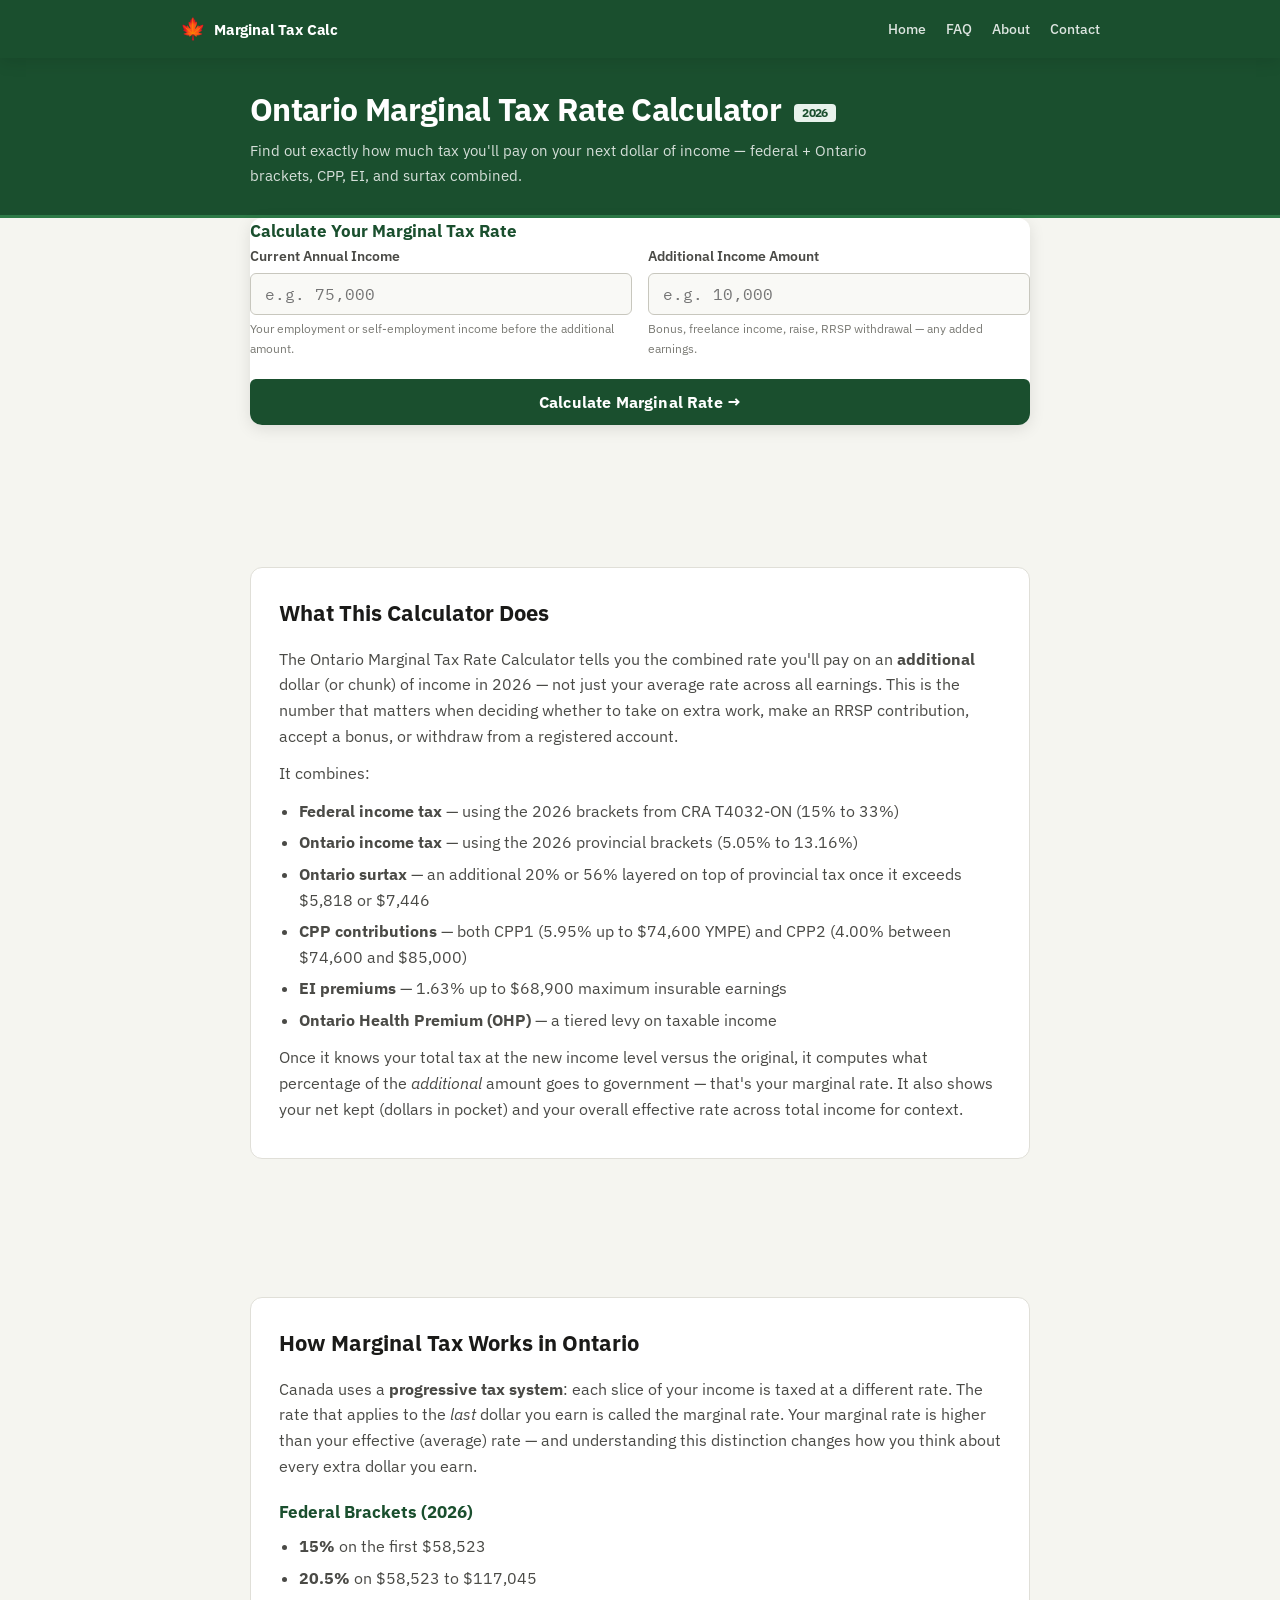
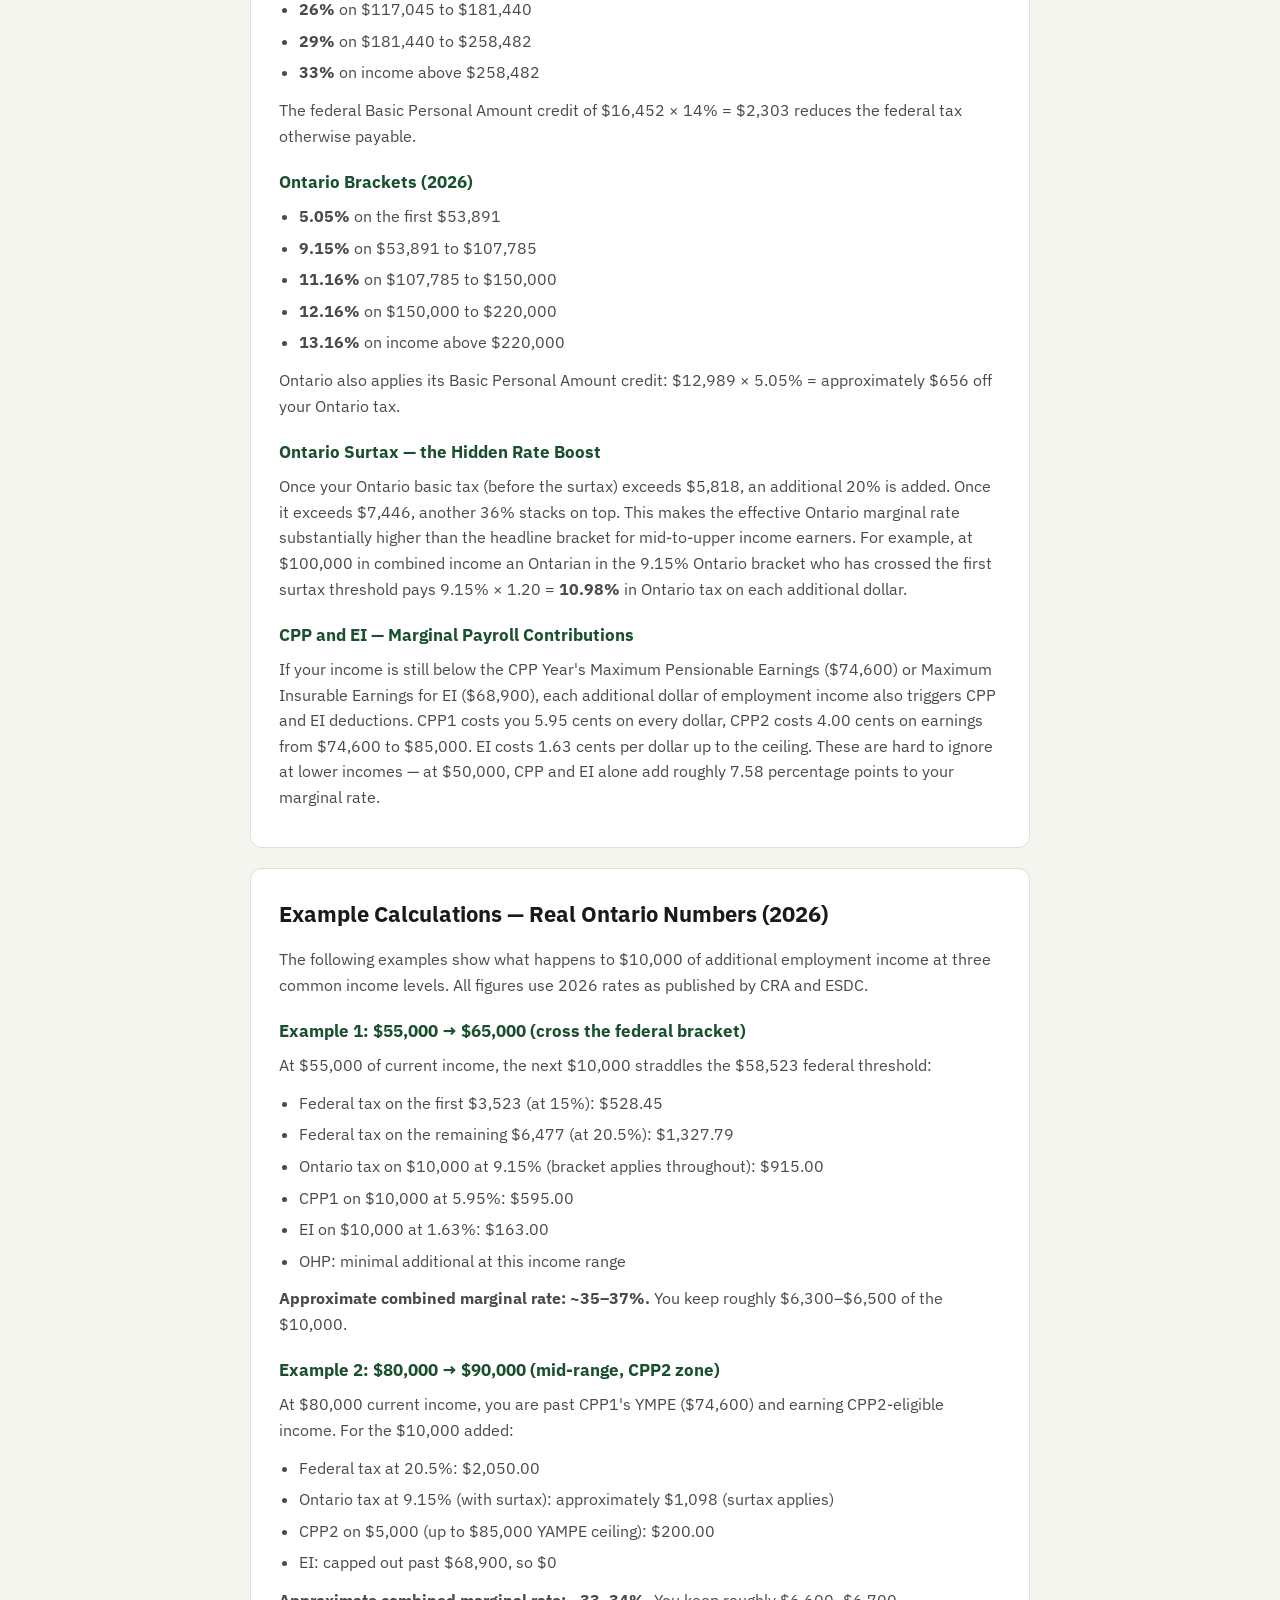
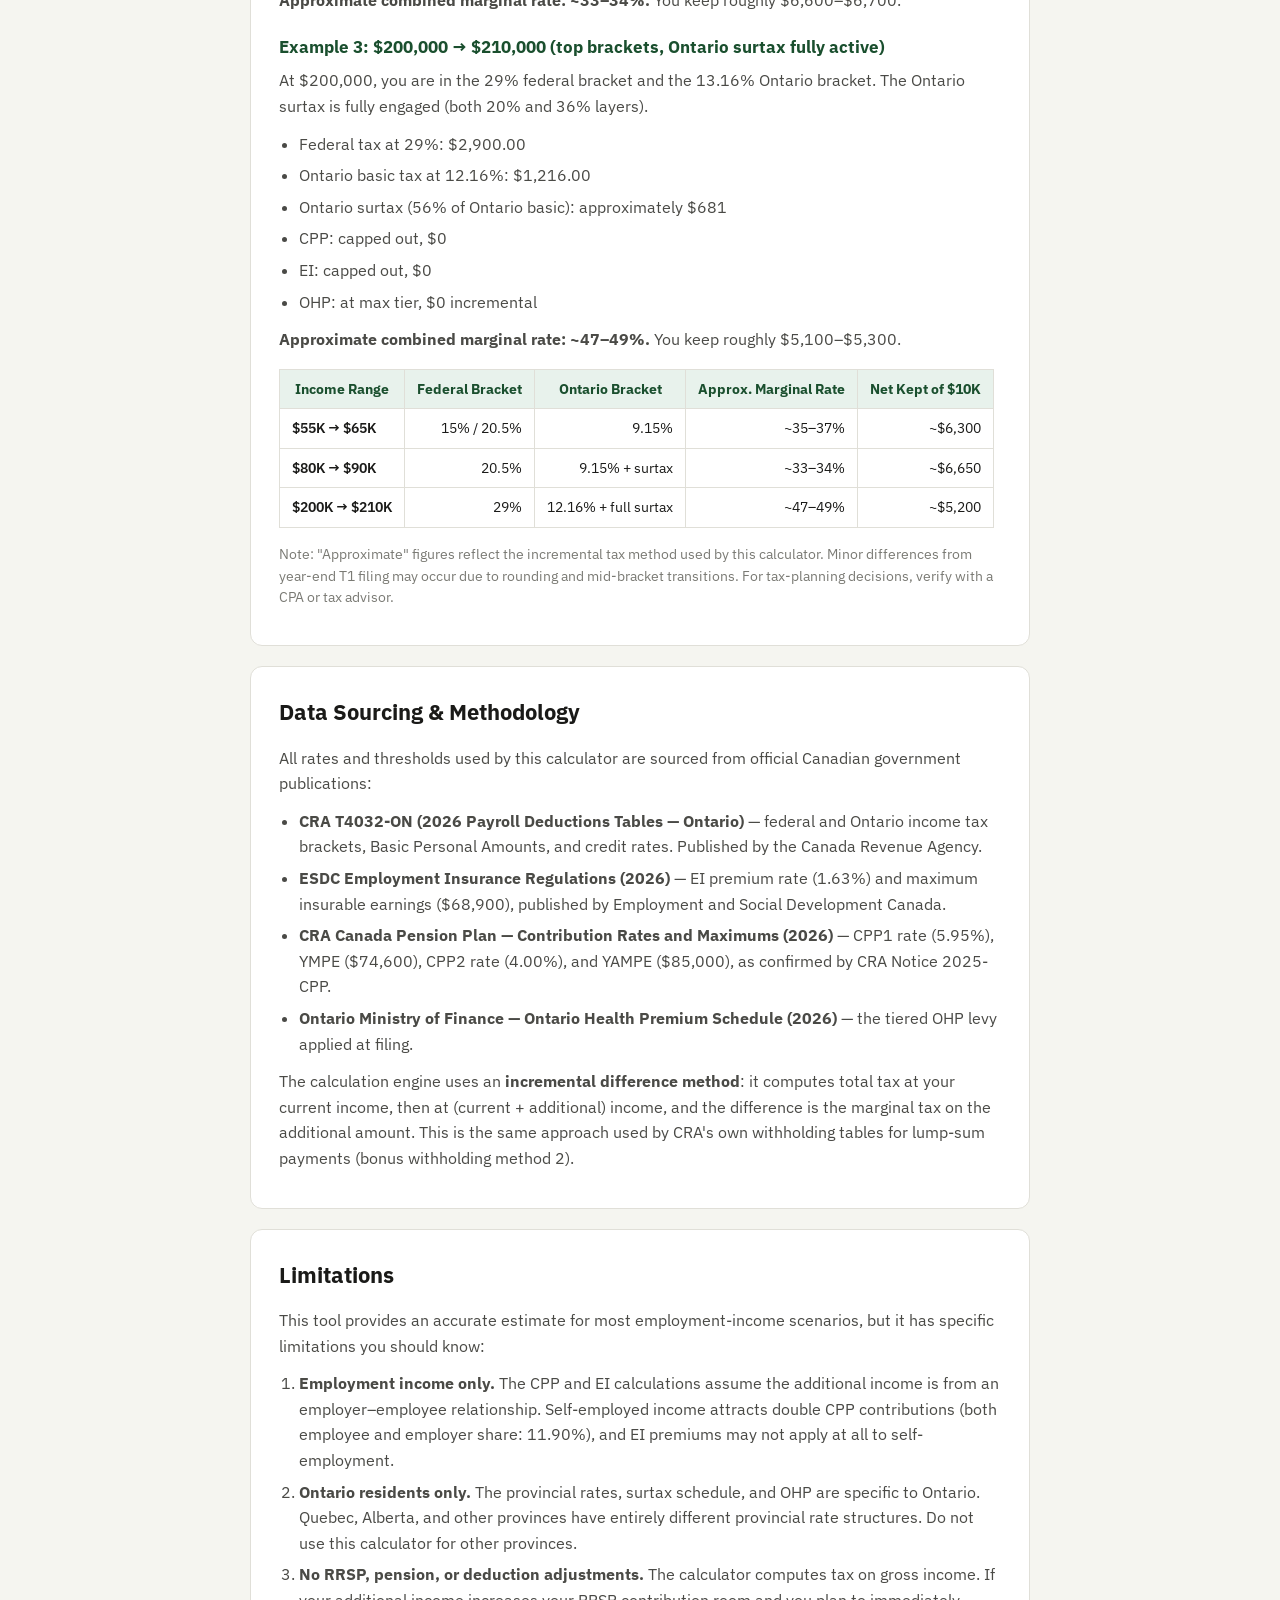
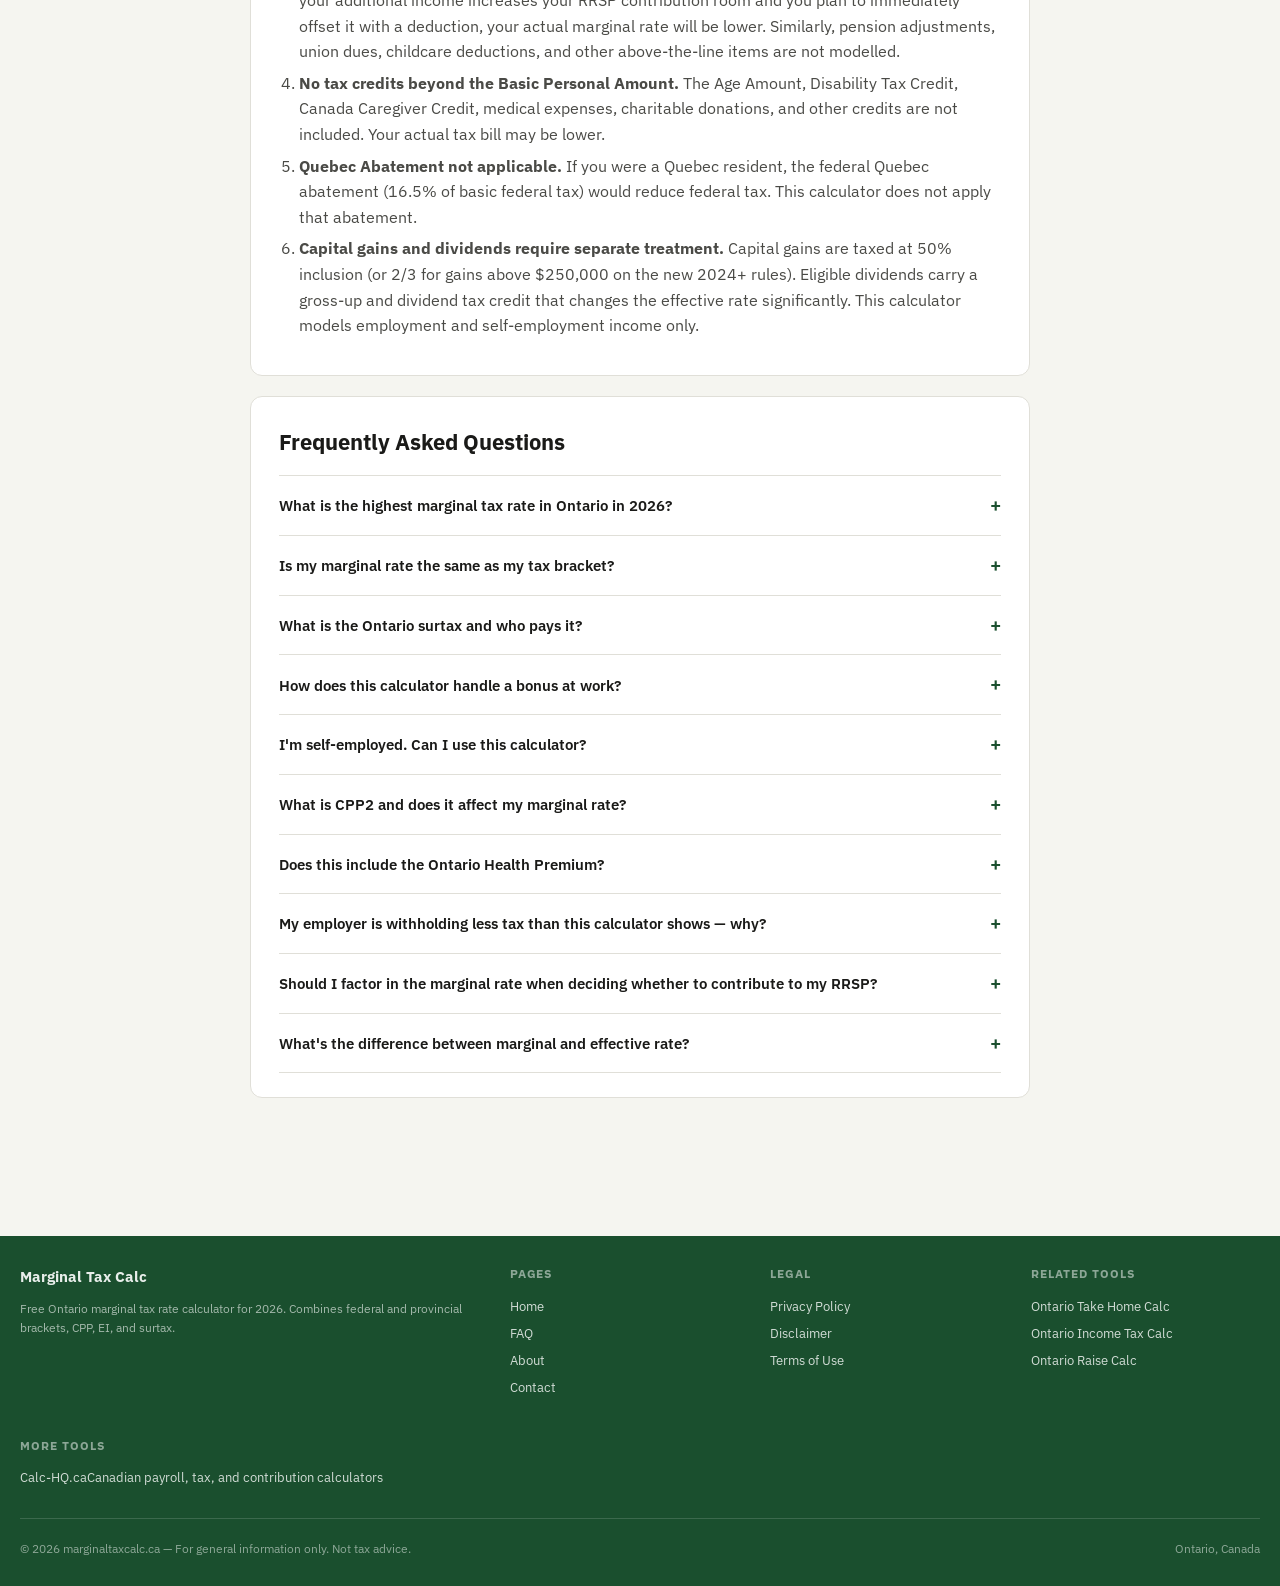
==== index.html @ c07c750c "patch: structure fix A — remove duplicate related tools, add MORE TOOLS, calibrate spacing FIX 1: re" ====
<!DOCTYPE html>
<html lang="en-CA">
<head>
  <meta charset="UTF-8" />
  <meta name="viewport" content="width=device-width, initial-scale=1.0" />
  <title>Ontario Marginal Tax Rate Calculator 2026 — marginaltaxcalc.ca</title>
  <meta name="description" content="Calculate your marginal tax rate on additional income in Ontario for 2026. Combines federal and provincial brackets, CPP/EI impact, and surtax. Free, instant results." />
  <meta name="robots" content="index, follow" />
  <link rel="canonical" href="https://marginaltaxcalc.ca/" />

  <!-- Open Graph -->
  <meta property="og:type"        content="website" />
  <meta property="og:url"         content="https://marginaltaxcalc.ca/" />
  <meta property="og:title"       content="Ontario Marginal Tax Rate Calculator 2026" />
  <meta property="og:description" content="How much tax will you pay on your next dollar of income in Ontario? Get your exact 2026 marginal rate — federal + provincial + CPP/EI." />
  <meta property="og:site_name"   content="marginaltaxcalc.ca" />

  <!-- Schema.org -->
  <script type="application/ld+json">
  {
    "@context": "https://schema.org",
    "@type": "WebApplication",
    "name": "Ontario Marginal Tax Calculator",
    "url": "https://marginaltaxcalc.ca/",
    "description": "Calculate your marginal tax rate on additional income in Ontario. Combines federal and provincial brackets, CPP/EI impact, and surtax for 2026.",
    "applicationCategory": "FinanceApplication",
    "operatingSystem": "Any"
  }
  </script>

  <!-- AdSense -->
  <script async src="https://pagead2.googlesyndication.com/pagead/js/adsbygoogle.js?client=ca-pub-7744853829365165" crossorigin="anonymous"></script>

  <link rel="stylesheet" href="css/style.css" />
</head>
<body>

<!-- ── Site Header ── -->
<header class="site-header">
  <div class="header-inner">
    <a href="index.html" class="site-logo">
      <span class="logo-maple">🍁</span>
      <span class="logo-text">Marginal Tax Calc</span>
    </a>
    <nav class="site-nav">
      <a href="index.html">Home</a>
      <a href="faq.html">FAQ</a>
      <a href="about.html">About</a>
      <a href="contact.html">Contact</a>
    </nav>
  </div>
</header>

<!-- ── Hero ── -->
<section class="hero">
  <div class="container">
    <h1>Ontario Marginal Tax Rate Calculator <span class="badge">2026</span></h1>
    <p>Find out exactly how much tax you'll pay on your next dollar of income — federal + Ontario brackets, CPP, EI, and surtax combined.</p>
  </div>
</section>

<!-- ── Calculator card ── -->
<main>
  <div class="container">

    <div class="calc-card">
      <h2>Calculate Your Marginal Tax Rate</h2>

      <form id="tax-form" novalidate>
        <div class="form-grid">
          <div class="form-group">
            <label for="input-current">Current Annual Income</label>
            <input
              type="text"
              id="input-current"
              inputmode="numeric"
              placeholder="e.g. 75,000"
              autocomplete="off"
            />
            <p class="hint">Your employment or self-employment income before the additional amount.</p>
          </div>
          <div class="form-group">
            <label for="input-additional">Additional Income Amount</label>
            <input
              type="text"
              id="input-additional"
              inputmode="numeric"
              placeholder="e.g. 10,000"
              autocomplete="off"
            />
            <p class="hint">Bonus, freelance income, raise, RRSP withdrawal — any added earnings.</p>
          </div>
        </div>

        <button type="submit" class="btn-calc">Calculate Marginal Rate →</button>
        <p id="error-msg" class="error-msg" role="alert"></p>
      </form>

      <!-- Results -->
      <div id="results" aria-live="polite">
        <div class="results-header">
          <div class="stat-card highlight">
            <div class="stat-label">Marginal Rate</div>
            <div class="stat-value mono" id="res-marginal-rate">—</div>
          </div>
          <div class="stat-card">
            <div class="stat-label">Net Kept</div>
            <div class="stat-value mono" id="res-net-kept">—</div>
          </div>
          <div class="stat-card">
            <div class="stat-label">Effective Rate</div>
            <div class="stat-value mono" id="res-effective-rate">—</div>
          </div>
          <div class="stat-card">
            <div class="stat-label">Total Tax (New)</div>
            <div class="stat-value mono" id="res-total-tax">—</div>
          </div>
        </div>

        <!-- Split bar -->
        <div class="split-bar-wrap">
          <div class="split-bar-label">Additional Income Split</div>
          <div class="split-bar">
            <div class="split-bar-kept" id="bar-kept" style="width:50%">
              <span id="bar-kept-label">You keep</span>
            </div>
            <div class="split-bar-tax" id="bar-tax" style="width:50%">
              <span id="bar-tax-label">Tax</span>
            </div>
          </div>
        </div>

        <!-- Breakdown table -->
        <table class="breakdown-table" aria-label="Tax breakdown">
          <thead>
            <tr>
              <th>Component</th>
              <th>Bracket Rate</th>
              <th>Tax on Additional Income</th>
            </tr>
          </thead>
          <tbody>
            <tr>
              <td>Federal income tax</td>
              <td class="mono" id="bd-fed-bracket">—</td>
              <td class="mono" id="bd-fed-tax">—</td>
            </tr>
            <tr>
              <td>Ontario income tax</td>
              <td class="mono" id="bd-ont-bracket">—</td>
              <td class="mono" id="bd-ont-tax">—</td>
            </tr>
            <tr>
              <td>Ontario surtax (if applicable)</td>
              <td>—</td>
              <td class="mono" id="bd-ont-surtax">—</td>
            </tr>
            <tr>
              <td>CPP contributions</td>
              <td>Up to 5.95% + 4.00% CPP2</td>
              <td class="mono" id="bd-cpp">—</td>
            </tr>
            <tr>
              <td>EI premiums</td>
              <td>1.63%</td>
              <td class="mono" id="bd-ei">—</td>
            </tr>
            <tr>
              <td>Ontario Health Premium</td>
              <td>Tiered</td>
              <td class="mono" id="bd-ohp">—</td>
            </tr>
            <tr class="total-row">
              <td colspan="2">Total deducted from additional income</td>
              <td class="mono" id="bd-total">—</td>
            </tr>
          </tbody>
        </table>
      </div><!-- /results -->
    </div><!-- /calc-card -->

    <!-- Ad slot 1 -->
    <div class="ad-slot">
      <ins class="adsbygoogle"
           style="display:block"
           data-ad-client="ca-pub-7744853829365165"
           data-ad-slot="auto"
           data-ad-format="auto"
           data-full-width-responsive="true"></ins>
      <script>(adsbygoogle = window.adsbygoogle || []).push({});</script>
    </div>

    <!-- ── What This Calculator Does ── -->
    <section class="content-section">
      <h2>What This Calculator Does</h2>
      <p>The Ontario Marginal Tax Rate Calculator tells you the combined rate you'll pay on an <strong>additional</strong> dollar (or chunk) of income in 2026 — not just your average rate across all earnings. This is the number that matters when deciding whether to take on extra work, make an RRSP contribution, accept a bonus, or withdraw from a registered account.</p>
      <p>It combines:</p>
      <ul>
        <li><strong>Federal income tax</strong> — using the 2026 brackets from CRA T4032-ON (15% to 33%)</li>
        <li><strong>Ontario income tax</strong> — using the 2026 provincial brackets (5.05% to 13.16%)</li>
        <li><strong>Ontario surtax</strong> — an additional 20% or 56% layered on top of provincial tax once it exceeds $5,818 or $7,446</li>
        <li><strong>CPP contributions</strong> — both CPP1 (5.95% up to $74,600 YMPE) and CPP2 (4.00% between $74,600 and $85,000)</li>
        <li><strong>EI premiums</strong> — 1.63% up to $68,900 maximum insurable earnings</li>
        <li><strong>Ontario Health Premium (OHP)</strong> — a tiered levy on taxable income</li>
      </ul>
      <p>Once it knows your total tax at the new income level versus the original, it computes what percentage of the <em>additional</em> amount goes to government — that's your marginal rate. It also shows your net kept (dollars in pocket) and your overall effective rate across total income for context.</p>
    </section>

    <!-- Ad slot 2 -->
    <div class="ad-slot">
      <ins class="adsbygoogle"
           style="display:block"
           data-ad-client="ca-pub-7744853829365165"
           data-ad-slot="auto"
           data-ad-format="auto"
           data-full-width-responsive="true"></ins>
      <script>(adsbygoogle = window.adsbygoogle || []).push({});</script>
    </div>

    <!-- ── How Marginal Tax Works ── -->
    <section class="content-section">
      <h2>How Marginal Tax Works in Ontario</h2>
      <p>Canada uses a <strong>progressive tax system</strong>: each slice of your income is taxed at a different rate. The rate that applies to the <em>last</em> dollar you earn is called the marginal rate. Your marginal rate is higher than your effective (average) rate — and understanding this distinction changes how you think about every extra dollar you earn.</p>

      <h3>Federal Brackets (2026)</h3>
      <ul>
        <li><strong>15%</strong> on the first $58,523</li>
        <li><strong>20.5%</strong> on $58,523 to $117,045</li>
        <li><strong>26%</strong> on $117,045 to $181,440</li>
        <li><strong>29%</strong> on $181,440 to $258,482</li>
        <li><strong>33%</strong> on income above $258,482</li>
      </ul>
      <p>The federal Basic Personal Amount credit of $16,452 × 14% = $2,303 reduces the federal tax otherwise payable.</p>

      <h3>Ontario Brackets (2026)</h3>
      <ul>
        <li><strong>5.05%</strong> on the first $53,891</li>
        <li><strong>9.15%</strong> on $53,891 to $107,785</li>
        <li><strong>11.16%</strong> on $107,785 to $150,000</li>
        <li><strong>12.16%</strong> on $150,000 to $220,000</li>
        <li><strong>13.16%</strong> on income above $220,000</li>
      </ul>
      <p>Ontario also applies its Basic Personal Amount credit: $12,989 × 5.05% = approximately $656 off your Ontario tax.</p>

      <h3>Ontario Surtax — the Hidden Rate Boost</h3>
      <p>Once your Ontario basic tax (before the surtax) exceeds $5,818, an additional 20% is added. Once it exceeds $7,446, another 36% stacks on top. This makes the effective Ontario marginal rate substantially higher than the headline bracket for mid-to-upper income earners. For example, at $100,000 in combined income an Ontarian in the 9.15% Ontario bracket who has crossed the first surtax threshold pays 9.15% × 1.20 = <strong>10.98%</strong> in Ontario tax on each additional dollar.</p>

      <h3>CPP and EI — Marginal Payroll Contributions</h3>
      <p>If your income is still below the CPP Year's Maximum Pensionable Earnings ($74,600) or Maximum Insurable Earnings for EI ($68,900), each additional dollar of employment income also triggers CPP and EI deductions. CPP1 costs you 5.95 cents on every dollar, CPP2 costs 4.00 cents on earnings from $74,600 to $85,000. EI costs 1.63 cents per dollar up to the ceiling. These are hard to ignore at lower incomes — at $50,000, CPP and EI alone add roughly 7.58 percentage points to your marginal rate.</p>
    </section>

    <!-- ── Example Calculations ── -->
    <section class="content-section">
      <h2>Example Calculations — Real Ontario Numbers (2026)</h2>
      <p>The following examples show what happens to $10,000 of additional employment income at three common income levels. All figures use 2026 rates as published by CRA and ESDC.</p>

      <h3>Example 1: $55,000 → $65,000 (cross the federal bracket)</h3>
      <p>At $55,000 of current income, the next $10,000 straddles the $58,523 federal threshold:</p>
      <ul>
        <li>Federal tax on the first $3,523 (at 15%): $528.45</li>
        <li>Federal tax on the remaining $6,477 (at 20.5%): $1,327.79</li>
        <li>Ontario tax on $10,000 at 9.15% (bracket applies throughout): $915.00</li>
        <li>CPP1 on $10,000 at 5.95%: $595.00</li>
        <li>EI on $10,000 at 1.63%: $163.00</li>
        <li>OHP: minimal additional at this income range</li>
      </ul>
      <p><strong>Approximate combined marginal rate: ~35–37%.</strong> You keep roughly $6,300–$6,500 of the $10,000.</p>

      <h3>Example 2: $80,000 → $90,000 (mid-range, CPP2 zone)</h3>
      <p>At $80,000 current income, you are past CPP1's YMPE ($74,600) and earning CPP2-eligible income. For the $10,000 added:</p>
      <ul>
        <li>Federal tax at 20.5%: $2,050.00</li>
        <li>Ontario tax at 9.15% (with surtax): approximately $1,098 (surtax applies)</li>
        <li>CPP2 on $5,000 (up to $85,000 YAMPE ceiling): $200.00</li>
        <li>EI: capped out past $68,900, so $0</li>
      </ul>
      <p><strong>Approximate combined marginal rate: ~33–34%.</strong> You keep roughly $6,600–$6,700.</p>

      <h3>Example 3: $200,000 → $210,000 (top brackets, Ontario surtax fully active)</h3>
      <p>At $200,000, you are in the 29% federal bracket and the 13.16% Ontario bracket. The Ontario surtax is fully engaged (both 20% and 36% layers).</p>
      <ul>
        <li>Federal tax at 29%: $2,900.00</li>
        <li>Ontario basic tax at 12.16%: $1,216.00</li>
        <li>Ontario surtax (56% of Ontario basic): approximately $681</li>
        <li>CPP: capped out, $0</li>
        <li>EI: capped out, $0</li>
        <li>OHP: at max tier, $0 incremental</li>
      </ul>
      <p><strong>Approximate combined marginal rate: ~47–49%.</strong> You keep roughly $5,100–$5,300.</p>

      <table class="example-table" aria-label="Marginal rate comparison">
        <thead>
          <tr>
            <th>Income Range</th>
            <th>Federal Bracket</th>
            <th>Ontario Bracket</th>
            <th>Approx. Marginal Rate</th>
            <th>Net Kept of $10K</th>
          </tr>
        </thead>
        <tbody>
          <tr>
            <td>$55K → $65K</td>
            <td>15% / 20.5%</td>
            <td>9.15%</td>
            <td>~35–37%</td>
            <td>~$6,300</td>
          </tr>
          <tr>
            <td>$80K → $90K</td>
            <td>20.5%</td>
            <td>9.15% + surtax</td>
            <td>~33–34%</td>
            <td>~$6,650</td>
          </tr>
          <tr>
            <td>$200K → $210K</td>
            <td>29%</td>
            <td>12.16% + full surtax</td>
            <td>~47–49%</td>
            <td>~$5,200</td>
          </tr>
        </tbody>
      </table>

      <p style="margin-top:12px; font-size:.85rem; color:var(--text-muted);">Note: "Approximate" figures reflect the incremental tax method used by this calculator. Minor differences from year-end T1 filing may occur due to rounding and mid-bracket transitions. For tax-planning decisions, verify with a CPA or tax advisor.</p>
    </section>

    <!-- ── Data Sourcing ── -->
    <section class="content-section">
      <h2>Data Sourcing &amp; Methodology</h2>
      <p>All rates and thresholds used by this calculator are sourced from official Canadian government publications:</p>
      <ul>
        <li><strong>CRA T4032-ON (2026 Payroll Deductions Tables — Ontario)</strong> — federal and Ontario income tax brackets, Basic Personal Amounts, and credit rates. Published by the Canada Revenue Agency.</li>
        <li><strong>ESDC Employment Insurance Regulations (2026)</strong> — EI premium rate (1.63%) and maximum insurable earnings ($68,900), published by Employment and Social Development Canada.</li>
        <li><strong>CRA Canada Pension Plan — Contribution Rates and Maximums (2026)</strong> — CPP1 rate (5.95%), YMPE ($74,600), CPP2 rate (4.00%), and YAMPE ($85,000), as confirmed by CRA Notice 2025-CPP.</li>
        <li><strong>Ontario Ministry of Finance — Ontario Health Premium Schedule (2026)</strong> — the tiered OHP levy applied at filing.</li>
      </ul>
      <p>The calculation engine uses an <strong>incremental difference method</strong>: it computes total tax at your current income, then at (current + additional) income, and the difference is the marginal tax on the additional amount. This is the same approach used by CRA's own withholding tables for lump-sum payments (bonus withholding method 2).</p>
    </section>

    <!-- ── Limitations ── -->
    <section class="content-section">
      <h2>Limitations</h2>
      <p>This tool provides an accurate estimate for most employment-income scenarios, but it has specific limitations you should know:</p>
      <ol>
        <li><strong>Employment income only.</strong> The CPP and EI calculations assume the additional income is from an employer–employee relationship. Self-employed income attracts double CPP contributions (both employee and employer share: 11.90%), and EI premiums may not apply at all to self-employment.</li>
        <li><strong>Ontario residents only.</strong> The provincial rates, surtax schedule, and OHP are specific to Ontario. Quebec, Alberta, and other provinces have entirely different provincial rate structures. Do not use this calculator for other provinces.</li>
        <li><strong>No RRSP, pension, or deduction adjustments.</strong> The calculator computes tax on gross income. If your additional income increases your RRSP contribution room and you plan to immediately offset it with a deduction, your actual marginal rate will be lower. Similarly, pension adjustments, union dues, childcare deductions, and other above-the-line items are not modelled.</li>
        <li><strong>No tax credits beyond the Basic Personal Amount.</strong> The Age Amount, Disability Tax Credit, Canada Caregiver Credit, medical expenses, charitable donations, and other credits are not included. Your actual tax bill may be lower.</li>
        <li><strong>Quebec Abatement not applicable.</strong> If you were a Quebec resident, the federal Quebec abatement (16.5% of basic federal tax) would reduce federal tax. This calculator does not apply that abatement.</li>
        <li><strong>Capital gains and dividends require separate treatment.</strong> Capital gains are taxed at 50% inclusion (or 2/3 for gains above $250,000 on the new 2024+ rules). Eligible dividends carry a gross-up and dividend tax credit that changes the effective rate significantly. This calculator models employment and self-employment income only.</li>
      </ol>
    </section>

    <!-- ── FAQ ── -->
    <section class="content-section">
      <h2>Frequently Asked Questions</h2>
      <div id="faq-list">

        <details>
          <summary>What is the highest marginal tax rate in Ontario in 2026?</summary>
          <p>The top combined marginal rate in Ontario is approximately <strong>53.53%</strong> on income above $258,482. This is composed of the 33% federal rate, 13.16% Ontario rate, and the full Ontario surtax (56% of the Ontario basic tax). CPP and EI contributions are capped well below this income level and don't add to the top rate. This makes Ontario one of the highest-tax jurisdictions in North America for top earners — only Quebec and British Columbia (for certain income types) approach this level.</p>
        </details>

        <details>
          <summary>Is my marginal rate the same as my tax bracket?</summary>
          <p>Not exactly. Your <strong>tax bracket</strong> refers to the rate that applies to the top slice of your income within a single tax system (e.g., you're in the federal 20.5% bracket). Your <strong>marginal rate</strong> is the combined effective rate from all overlapping systems — federal, Ontario, CPP, EI, and OHP — on that same slice of income. For most working Ontarians, the true marginal rate is 15–25 percentage points higher than their federal bracket alone. That's why this calculator exists: to give you the real number.</p>
        </details>

        <details>
          <summary>What is the Ontario surtax and who pays it?</summary>
          <p>The Ontario surtax is a tax on top of Ontario income tax. Once your Ontario basic tax (before surtax) exceeds <strong>$5,818</strong>, an additional 20% is applied to the excess. Once it exceeds <strong>$7,446</strong>, another 36% applies on top of that. In practical terms, these thresholds are reached at roughly $70,000–$90,000 of taxable income, depending on your credits. For a household with two earners, each person's individual income determines their own surtax separately. The surtax means Ontario's effective top provincial rate is not 13.16% but closer to 20.53%.</p>
        </details>

        <details>
          <summary>How does this calculator handle a bonus at work?</summary>
          <p>If you're wondering how much of a year-end bonus you'll keep, enter your base salary as "current income" and your bonus as the "additional income." The calculator computes the marginal tax on the bonus amount using the same incremental method that CRA requires employers to use when withholding tax on bonuses (the "bonus withholding method" per T4130 guide). Note that your employer may withhold at the marginal rate, but your final tax is settled when you file your T1 return, which may result in a refund if you have deductions or credits not captured at source.</p>
        </details>

        <details>
          <summary>I'm self-employed. Can I use this calculator?</summary>
          <p>Partially. The income tax (federal + Ontario) portion will be accurate. However, self-employed individuals pay <strong>both the employee and employer share</strong> of CPP — 11.90% total instead of 5.95% — so the CPP component shown will be half of what you'll actually owe. EI premiums for self-employed individuals are optional under the ESDC self-employment EI program. If you're self-employed, add the employer CPP share separately: for income between $3,500 and $74,600, multiply the eligible income by an additional 5.95%.</p>
        </details>

        <details>
          <summary>What is CPP2 and does it affect my marginal rate?</summary>
          <p>CPP2 is a second-tier Canada Pension Plan contribution introduced in 2024 and continuing in 2026. It applies to employment income between the Year's Maximum Pensionable Earnings (YMPE: <strong>$74,600</strong>) and the Year's Additional Maximum Pensionable Earnings (YAMPE: <strong>$85,000</strong>). The rate is 4.00%, with a maximum contribution of $416.00. If your additional income falls in this $74,600–$85,000 range, CPP2 adds 4 percentage points to your marginal rate — invisible in a simple bracket lookup but captured here. Above $85,000, CPP2 is capped and no longer incremental.</p>
        </details>

        <details>
          <summary>Does this include the Ontario Health Premium?</summary>
          <p>Yes. The Ontario Health Premium (OHP) is a levy assessed at filing and deducted at source. The 2026 schedule ranges from $0 (income under $20,000) up to $900 (income over $200,000). Because it's tiered, moving from one tier to another adds a one-time step increase in your OHP liability. This calculator uses the official OHP tiered schedule and computes the incremental OHP on your additional income. At most income levels, the OHP increment is small but is included for accuracy.</p>
        </details>

        <details>
          <summary>My employer is withholding less tax than this calculator shows — why?</summary>
          <p>Employer payroll withholding is based on annual projections that may not account for year-to-date income from a prior job, investment income, or side income. Your employer only knows what you've told them on your TD1 and TD1ON forms. If your total income is higher than projected (due to a second job, freelance income, RRSP withdrawals, etc.), you may face a tax balance owing at filing. This calculator shows what you'll actually owe based on your total 2026 income — useful for planning how much to set aside or whether to request additional withholding from your employer.</p>
        </details>

        <details>
          <summary>Should I factor in the marginal rate when deciding whether to contribute to my RRSP?</summary>
          <p>Yes — that's one of the most powerful applications. An RRSP contribution reduces your taxable income, so you get back your marginal rate as an immediate refund. If your marginal rate is 43%, a $10,000 RRSP contribution generates approximately $4,300 in tax refund (or reduces tax owing by that amount). The higher your marginal rate now, the more valuable the RRSP deduction. The benefit is most pronounced when you expect to be in a lower bracket in retirement (which is often the case). This calculator lets you see your 2026 marginal rate precisely — use that number as your RRSP deduction multiplier.</p>
        </details>

        <details>
          <summary>What's the difference between marginal and effective rate?</summary>
          <p>The <strong>effective rate</strong> (also called average rate) is total tax paid divided by total income. It describes your overall tax burden. The <strong>marginal rate</strong> is the rate on the <em>next</em> dollar — relevant for every financial decision at the margin: taking on freelance work, contributing to an RRSP, accepting a raise. A person earning $85,000 might have an effective rate of around 22% (meaning they pay 22% of all $85,000 to various taxes) while their marginal rate on a $5,000 bonus is around 43%. The effective rate describes your past; the marginal rate shapes your decisions.</p>
        </details>

      </div>
    </section>

    <!-- Ad slot 3 -->
    <div class="ad-slot">
      <ins class="adsbygoogle"
           style="display:block"
           data-ad-client="ca-pub-7744853829365165"
           data-ad-slot="auto"
           data-ad-format="auto"
           data-full-width-responsive="true"></ins>
      <script>(adsbygoogle = window.adsbygoogle || []).push({});</script>
    </div>

  </div><!-- /container -->
</main>

<!-- ── Footer ── -->
<footer class="site-footer">
  <div id="network-footer"></div>
</footer>

<script src="js/config.js"></script>
<script src="js/calculator.js"></script>
<script src="js/network.js"></script>
</body>
</html>
---- css/style.css ----
/* style.css — marginaltaxcalc.ca — Ontario Payroll cluster (green) */

/* ── Google Fonts ── */
@import url('https://fonts.googleapis.com/css2?family=IBM+Plex+Mono:wght@400;600&family=IBM+Plex+Sans:wght@400;500;600;700&display=swap');

/* ── Design tokens ── */
:root {
  --bg:             #f5f5f0;
  --surface:        #ffffff;
  --surface-2:      #f9f9f6;
  --border:         #e0dfd8;
  --border-2:       #c8c7be;
  --text-primary:   #1a1a18;
  --text-secondary: #4a4a46;
  --text-muted:     #7a7a74;
  --accent:         #1a4f2e;
  --accent-light:   #e8f2ec;
  --accent-mid:     #2d7a47;
  --accent-hover:   #153d24;
  --red:            #c0392b;
  --amber:          #c47a00;

  --radius:     6px;
  --radius-lg:  12px;
  --shadow-sm:  0 1px 3px rgba(0,0,0,0.08);
  --shadow:     0 4px 16px rgba(0,0,0,0.10);
  --shadow-lg:  0 8px 32px rgba(0,0,0,0.12);
  --shadow-md:  0 2px 8px rgba(0,0,0,.10);
  --transition: 160ms ease;

  --max-width:     960px;
  --content-width: 760px;
}

/* ── Reset & base ── */
*, *::before, *::after { box-sizing: border-box; margin: 0; padding: 0; }

html { font-size: 16px; scroll-behavior: smooth; }

body {
  font-family: 'IBM Plex Sans', sans-serif;
  font-size: 1rem;
  line-height: 1.6;
  color: var(--text-primary);
  background: var(--bg);
}

a { color: var(--accent); text-decoration: none; }
a:hover { color: var(--accent-hover); text-decoration: underline; }

img { max-width: 100%; display: block; }

/* ── Layout ── */
.container {
  width: 100%;
  max-width: 860px;
  margin: 0 auto;
  padding: 0 20px;
}

@media (min-width: 600px)  { .container { padding: 0 32px; } }
@media (min-width: 900px)  { .container { padding: 0 40px; } }

/* ── Header ── */
.site-header {
  background: var(--accent);
  color: #fff;
  padding: 0;
  position: sticky;
  top: 0;
  z-index: 100;
  box-shadow: var(--shadow);
}

.header-inner {
  max-width: var(--max-width);
  margin: 0 auto;
  padding: 0 20px;
  display: flex;
  align-items: center;
  justify-content: space-between;
  height: 58px;
}

.site-logo {
  display: flex;
  align-items: center;
  gap: 8px;
  color: #fff;
  font-weight: 700;
  font-size: 1rem;
  letter-spacing: -0.01em;
  text-decoration: none;
}
.site-logo:hover { color: rgba(255,255,255,0.85); text-decoration: none; }
.logo-maple { font-size: 1.3rem; line-height: 1; }
.logo-text { font-size: 0.95rem; font-weight: 700; }
.logo-text span { font-weight: 300; }

.site-nav {
  display: flex;
  align-items: center;
  gap: 20px;
}
.site-nav a {
  color: rgba(255,255,255,0.85);
  font-size: 0.875rem;
  font-weight: 500;
  text-decoration: none;
  transition: color 0.15s;
}
.site-nav a:hover { color: #fff; text-decoration: none; }

/* Legacy nav alias — keep for any support pages using .header-nav */
.header-nav {
  display: flex;
  flex-wrap: wrap;
  gap: 4px;
  list-style: none;
}
.header-nav a {
  display: inline-block;
  font-size: 0.875rem;
  font-weight: 500;
  color: rgba(255,255,255,0.85);
  padding: 4px 10px;
  border-radius: var(--radius);
  transition: color 0.15s;
}
.header-nav a:hover,
.header-nav a.active {
  color: #fff;
  text-decoration: none;
}

/* ── Hero ── */
.hero {
  background: var(--accent);
  color: #fff;
  padding: 32px 20px 28px;
  border-bottom: 3px solid var(--accent-mid);
}
.hero-inner {
  max-width: var(--max-width);
  margin: 0 auto;
}
.hero-badge {
  display: inline-flex;
  align-items: center;
  gap: 6px;
  background: rgba(255,255,255,0.15);
  border: 1px solid rgba(255,255,255,0.25);
  border-radius: 20px;
  padding: 4px 12px;
  font-size: 0.78rem;
  font-weight: 500;
  letter-spacing: 0.01em;
  margin-bottom: 14px;
  color: rgba(255,255,255,0.95);
}

.hero h1 {
  font-size: clamp(1.4rem, 4vw, 2rem);
  font-weight: 700;
  letter-spacing: -0.02em;
  line-height: 1.2;
  margin-bottom: 10px;
  color: #fff;
}

.hero p {
  font-size: 0.95rem;
  color: rgba(255,255,255,0.82);
  max-width: 620px;
  line-height: 1.6;
}

/* ── Calculator card ── */
.calc-card {
  background: var(--surface);
  border-radius: var(--radius-lg);
  box-shadow: var(--shadow);
  overflow: hidden;
  margin-bottom: 28px;
  border: none;
}

@media (max-width: 599px) { .calc-card { padding: 0; } }

.calc-card h2 {
  font-size: 1.05rem;
  font-weight: 700;
  color: var(--accent);
  margin-bottom: 0;
  padding: 0;
  border-bottom: none;
}

/* ── Form ── */
.form-grid {
  display: grid;
  grid-template-columns: 1fr 1fr;
  gap: 16px;
  margin-bottom: 20px;
}

@media (max-width: 480px) { .form-grid { grid-template-columns: 1fr; } }

.form-group label {
  display: block;
  font-size: 0.875rem;
  font-weight: 600;
  color: var(--text-secondary);
  margin-bottom: 6px;
}

.form-group input {
  width: 100%;
  font-family: 'IBM Plex Mono', monospace;
  font-size: 1rem;
  color: var(--text-primary);
  background: var(--surface-2);
  border: 1px solid var(--border-2);
  border-radius: var(--radius);
  padding: 10px 14px;
  transition: border-color var(--transition), box-shadow var(--transition);
  outline: none;
}

.form-group input:focus {
  border-color: var(--accent-mid);
  box-shadow: 0 0 0 3px rgba(26,79,46,.12);
  background: var(--surface);
}

.form-group .hint {
  font-size: 0.78rem;
  color: var(--text-muted);
  margin-top: 4px;
}

.btn-calc {
  width: 100%;
  padding: 13px 24px;
  font-family: 'IBM Plex Sans', sans-serif;
  font-size: 1rem;
  font-weight: 700;
  color: #fff;
  background: var(--accent);
  border: none;
  border-radius: var(--radius);
  cursor: pointer;
  transition: background var(--transition), transform var(--transition);
  letter-spacing: .01em;
}

.btn-calc:hover  { background: var(--accent-hover); }
.btn-calc:active { transform: scale(.985); }

/* ── Error ── */
.error-msg {
  display: none;
  background: #fef2f2;
  border: 1px solid #fca5a5;
  color: var(--red);
  border-radius: var(--radius);
  padding: 10px 14px;
  font-size: 0.9rem;
  margin-top: 12px;
}

/* ── Results ── */
#results { display: none; margin-top: 24px; }

.results-header {
  display: grid;
  grid-template-columns: repeat(2, 1fr);
  gap: 12px;
  margin-bottom: 20px;
}

@media (min-width: 560px) { .results-header { grid-template-columns: repeat(4, 1fr); } }

.stat-card {
  background: var(--surface-2);
  border: 1px solid var(--border);
  border-radius: var(--radius);
  padding: 14px 12px;
  text-align: center;
}

.stat-label {
  font-size: 0.75rem;
  font-weight: 600;
  color: var(--text-muted);
  text-transform: uppercase;
  letter-spacing: .04em;
  margin-bottom: 4px;
}

.stat-value {
  font-family: 'IBM Plex Mono', monospace;
  font-size: 1.35rem;
  font-weight: 600;
  color: var(--text-primary);
}

.stat-card.highlight .stat-value { color: var(--accent); }

/* Keep/Tax bar */
.split-bar-wrap { margin-bottom: 20px; }
.split-bar-label {
  font-size: 0.82rem;
  font-weight: 600;
  color: var(--text-secondary);
  margin-bottom: 6px;
}
.split-bar {
  display: flex;
  height: 24px;
  border-radius: var(--radius);
  overflow: hidden;
  border: 1px solid var(--border);
}
.split-bar-kept {
  background: var(--accent-mid);
  display: flex;
  align-items: center;
  justify-content: center;
  font-family: 'IBM Plex Mono', monospace;
  font-size: 0.72rem;
  font-weight: 600;
  color: #fff;
  white-space: nowrap;
  padding: 0 4px;
  transition: width 400ms ease;
  min-width: 0;
  overflow: hidden;
}
.split-bar-tax {
  background: var(--red);
  display: flex;
  align-items: center;
  justify-content: center;
  font-family: 'IBM Plex Mono', monospace;
  font-size: 0.72rem;
  font-weight: 600;
  color: #fff;
  white-space: nowrap;
  padding: 0 4px;
  transition: width 400ms ease;
  min-width: 0;
  overflow: hidden;
}

/* Breakdown table */
.breakdown-table {
  width: 100%;
  border-collapse: collapse;
  font-size: 0.9rem;
}

.breakdown-table th,
.breakdown-table td {
  padding: 9px 12px;
  text-align: left;
  border-bottom: 1px solid var(--border);
}

.breakdown-table th {
  font-size: 0.78rem;
  font-weight: 700;
  color: var(--text-muted);
  text-transform: uppercase;
  letter-spacing: .04em;
  background: var(--surface-2);
}

.breakdown-table td:last-child {
  font-family: 'IBM Plex Mono', monospace;
  font-weight: 600;
  text-align: right;
}

.breakdown-table tr.total-row td {
  font-weight: 700;
  border-top: 2px solid var(--border-2);
  border-bottom: none;
  color: var(--accent);
  font-size: 0.95rem;
}

.breakdown-table tr:last-child td { border-bottom: none; }

/* ── Ad slots ── */
.ad-slot {
  text-align: center;
  margin: 24px 0;
  min-height: 90px;
}

/* ── Section content ── */
.content-section {
  background: var(--surface);
  border: 1px solid var(--border);
  border-radius: var(--radius-lg);
  padding: 28px 28px 24px;
  margin-bottom: 20px;
}

@media (max-width: 599px) { .content-section { padding: 20px 16px; } }

.content-section h2 {
  font-size: 1.35rem;
  font-weight: 700;
  color: var(--text-primary);
  margin-bottom: 16px;
}

.content-section h3 {
  font-size: 1.05rem;
  font-weight: 700;
  color: var(--accent);
  margin: 20px 0 8px;
}

.content-section p {
  color: var(--text-secondary);
  margin-bottom: 12px;
}

.content-section ul,
.content-section ol {
  margin: 8px 0 12px 20px;
  color: var(--text-secondary);
}

.content-section li { margin-bottom: 6px; }

.example-table {
  width: 100%;
  border-collapse: collapse;
  font-size: 0.88rem;
  margin: 16px 0;
  overflow-x: auto;
  display: block;
}

.example-table th,
.example-table td {
  padding: 8px 12px;
  border: 1px solid var(--border);
  text-align: right;
}

.example-table th {
  background: var(--accent-light);
  color: var(--accent);
  font-weight: 700;
  text-align: center;
}

.example-table td:first-child { text-align: left; font-weight: 600; }

.mono { font-family: 'IBM Plex Mono', monospace; }

/* ── FAQ ── */
.faq-list { margin: 0; padding: 0; list-style: none; }

details {
  border-bottom: 1px solid var(--border);
  padding: 14px 0;
}

details:first-child { border-top: 1px solid var(--border); }

summary {
  font-weight: 600;
  font-size: 0.95rem;
  cursor: pointer;
  list-style: none;
  display: flex;
  justify-content: space-between;
  align-items: center;
  color: var(--text-primary);
}

summary::after {
  content: '+';
  font-size: 1.2rem;
  color: var(--accent);
  flex-shrink: 0;
  margin-left: 12px;
}

details[open] summary::after { content: '−'; }

details p {
  margin-top: 10px;
  color: var(--text-secondary);
  font-size: 0.9rem;
}

/* ── Related section ── */
.related-section {
  margin-bottom: 28px;
}
.related-heading {
  font-size: 1rem;
  font-weight: 700;
  color: var(--text-primary);
  margin-bottom: 14px;
  letter-spacing: -0.01em;
}
.related-grid,
.related-manual {
  display: grid;
  grid-template-columns: repeat(auto-fill, minmax(200px, 1fr));
  gap: 12px;
}
.related-card {
  background: var(--surface);
  border: 1px solid var(--border);
  border-radius: var(--radius);
  padding: 14px 16px;
  display: block;
  transition: border-color 0.15s, box-shadow 0.15s;
  text-decoration: none;
}
.related-card:hover {
  border-color: var(--accent-mid);
  box-shadow: var(--shadow-sm);
  text-decoration: none;
}
.rc-name {
  font-size: 0.88rem;
  font-weight: 700;
  color: var(--accent);
  margin-bottom: 4px;
}
.rc-desc {
  font-size: 0.78rem;
  color: var(--text-muted);
  line-height: 1.4;
}

/* ── Related tools (legacy aliases) ── */
.tools-grid {
  display: grid;
  grid-template-columns: repeat(auto-fill, minmax(200px, 1fr));
  gap: 12px;
  margin-top: 4px;
}

.tool-card {
  display: flex;
  flex-direction: column;
  gap: 4px;
  background: var(--surface);
  border: 1px solid var(--border);
  border-radius: var(--radius);
  padding: 14px 16px;
  text-decoration: none;
  transition: border-color 0.15s, box-shadow 0.15s;
}

.tool-card:hover {
  border-color: var(--accent-mid);
  box-shadow: var(--shadow-sm);
  text-decoration: none;
}

.tool-name {
  font-size: 0.88rem;
  font-weight: 700;
  color: var(--accent);
  margin-bottom: 4px;
}

.tool-desc {
  font-size: 0.78rem;
  color: var(--text-muted);
  line-height: 1.4;
}

/* ── Footer ── */
.site-footer {
  background: var(--accent);
  color: rgba(255,255,255,0.7);
  padding: 28px 20px;
  margin-top: 20px;
  font-size: 0.82rem;
}

.footer-grid {
  display: grid;
  grid-template-columns: 2fr 1fr 1fr 1fr;
  gap: 32px;
  padding-bottom: 24px;
  margin-bottom: 20px;
  border-bottom: 1px solid rgba(255,255,255,0.15);
}

.footer-col h4 {
  font-size: 0.75rem;
  font-weight: 700;
  text-transform: uppercase;
  letter-spacing: 0.08em;
  color: rgba(255,255,255,0.5);
  margin-bottom: 12px;
}

.footer-col p {
  font-size: 0.78rem;
  color: rgba(255,255,255,0.6);
  line-height: 1.55;
}

.footer-col a {
  display: block;
  color: rgba(255,255,255,0.8);
  font-size: 0.82rem;
  margin-bottom: 6px;
  text-decoration: none;
  transition: color 0.15s;
}

.footer-col a:hover {
  color: #fff;
  text-decoration: none;
}

.footer-col ul { list-style: none; }
.footer-col ul li { margin-bottom: 2px; }

.footer-brand-name {
  font-size: 0.95rem;
  font-weight: 700;
  color: rgba(255,255,255,0.9);
  margin-bottom: 10px;
  display: block;
}

.footer-bottom {
  display: flex;
  justify-content: space-between;
  align-items: center;
  gap: 16px;
  font-size: 0.75rem;
  color: rgba(255,255,255,0.5);
  flex-wrap: wrap;
}

/* ── Utility ── */
.sr-only {
  position: absolute; width: 1px; height: 1px;
  padding: 0; margin: -1px; overflow: hidden;
  clip: rect(0,0,0,0); border: 0;
}

.badge {
  display: inline-block;
  font-size: 0.72rem;
  font-weight: 700;
  padding: 2px 8px;
  border-radius: 4px;
  background: var(--accent-light);
  color: var(--accent);
  vertical-align: middle;
  margin-left: 6px;
}

/* ── Inner pages ── */
.page-hero {
  background: var(--accent);
  color: #fff;
  padding: 36px 0 28px;
  text-align: center;
}

.page-hero h1 {
  font-size: 1.75rem;
  font-weight: 700;
  margin-bottom: 8px;
}

.page-hero p {
  opacity: .85;
  max-width: 540px;
  margin: 0 auto;
  font-size: 1rem;
}

.page-content {
  max-width: 760px;
  margin: 32px auto;
  padding: 0 20px;
}

@media (min-width: 600px)  { .page-content { padding: 0 32px; } }

.page-content h2 {
  font-size: 1.2rem;
  font-weight: 700;
  color: var(--text-primary);
  margin: 28px 0 10px;
}

.page-content p,
.page-content ul,
.page-content ol { color: var(--text-secondary); margin-bottom: 12px; }

.page-content ul,
.page-content ol { margin-left: 20px; }

.page-content li { margin-bottom: 6px; }

.page-content a { color: var(--accent); }
.page-content a:hover { color: var(--accent-hover); }

/* ─── RESPONSIVE — footer & related (benchmark-aligned) ─────────────────────── */
@media (max-width: 640px) {
  .main-content { padding: 16px 14px 40px; }
  .hero { padding: 22px 16px 20px; }
  .hero h1 { font-size: 1.25rem; }
  .hero p { font-size: 0.875rem; }
  .header-inner { padding: 0 14px; }
  .site-nav { gap: 14px; }
  .site-nav a { font-size: 0.8rem; }
  .related-grid, .related-manual, .tools-grid { grid-template-columns: 1fr 1fr; gap: 8px; }
}

@media (max-width: 760px) {
  .footer-grid {
    grid-template-columns: 1fr 1fr;
    gap: 24px;
  }
  .footer-brand-name { grid-column: 1 / -1; }
  .footer-bottom { flex-direction: column; align-items: flex-start; gap: 6px; }
}

@media (max-width: 480px) {
  .footer-grid { grid-template-columns: 1fr; gap: 20px; }
  .footer-brand-name { grid-column: unset; }
  .related-grid, .related-manual, .tools-grid { grid-template-columns: 1fr; }
}

@media (max-width: 380px) {
  .related-grid, .related-manual, .tools-grid { grid-template-columns: 1fr; }
}

/* ─── OVERFLOW CONTAINMENT ───────────────────────────────────────────────────── */
html, body { overflow-x: hidden; max-width: 100%; }
* { max-width: 100%; }
img, table, pre, code, textarea, input { max-width: 100%; }
table { table-layout: auto; }
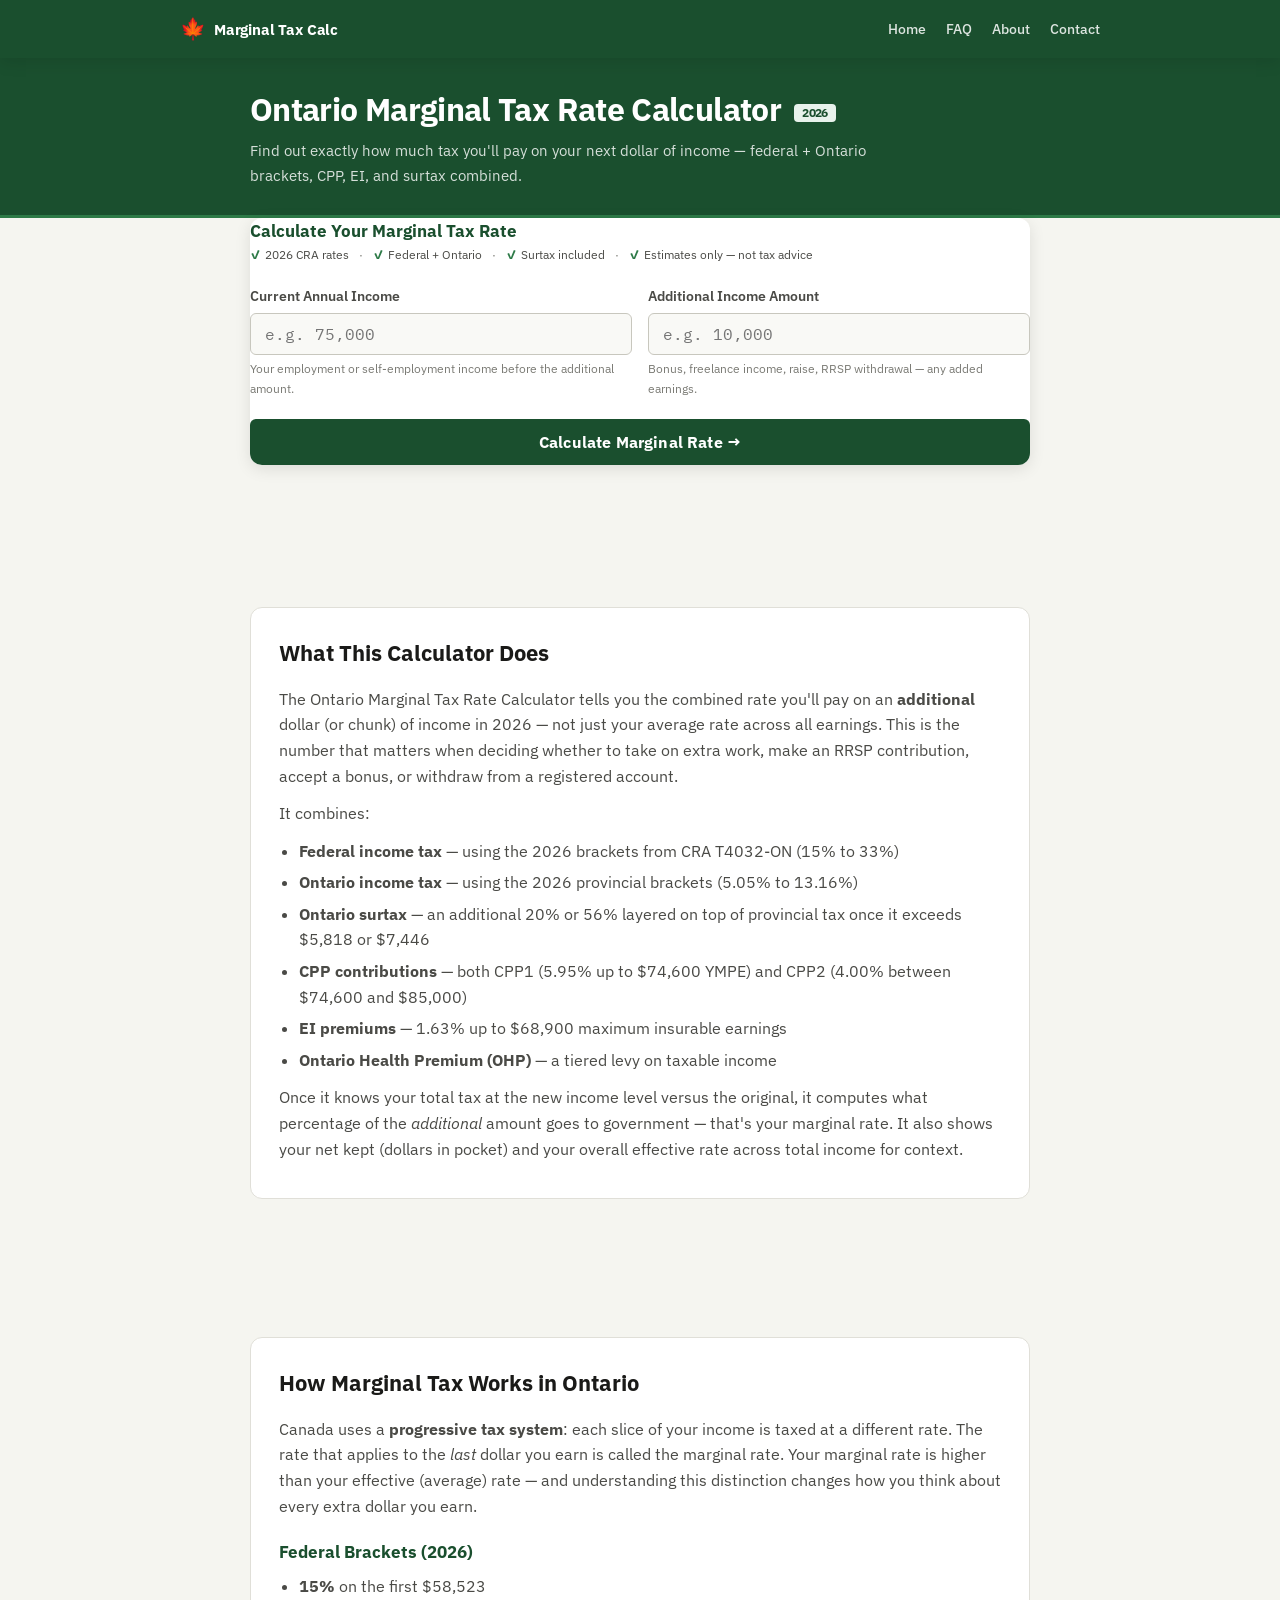
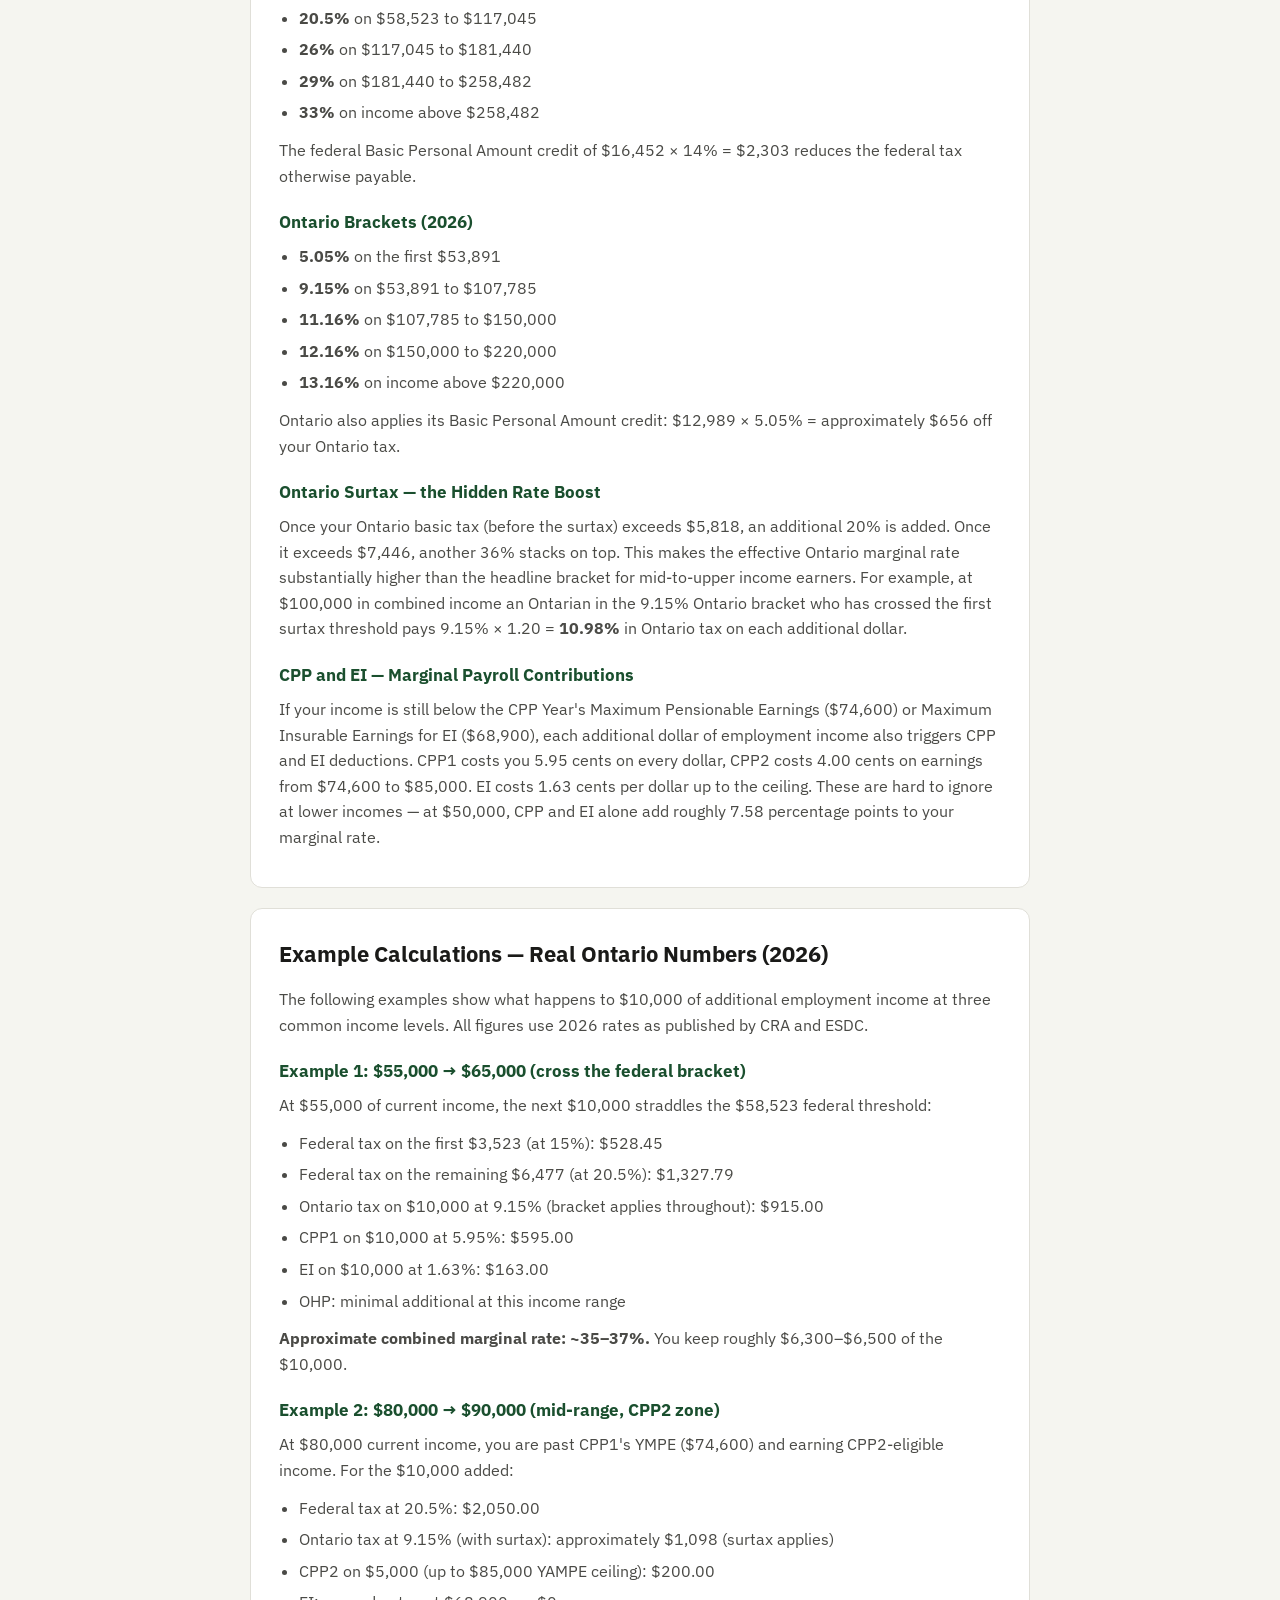
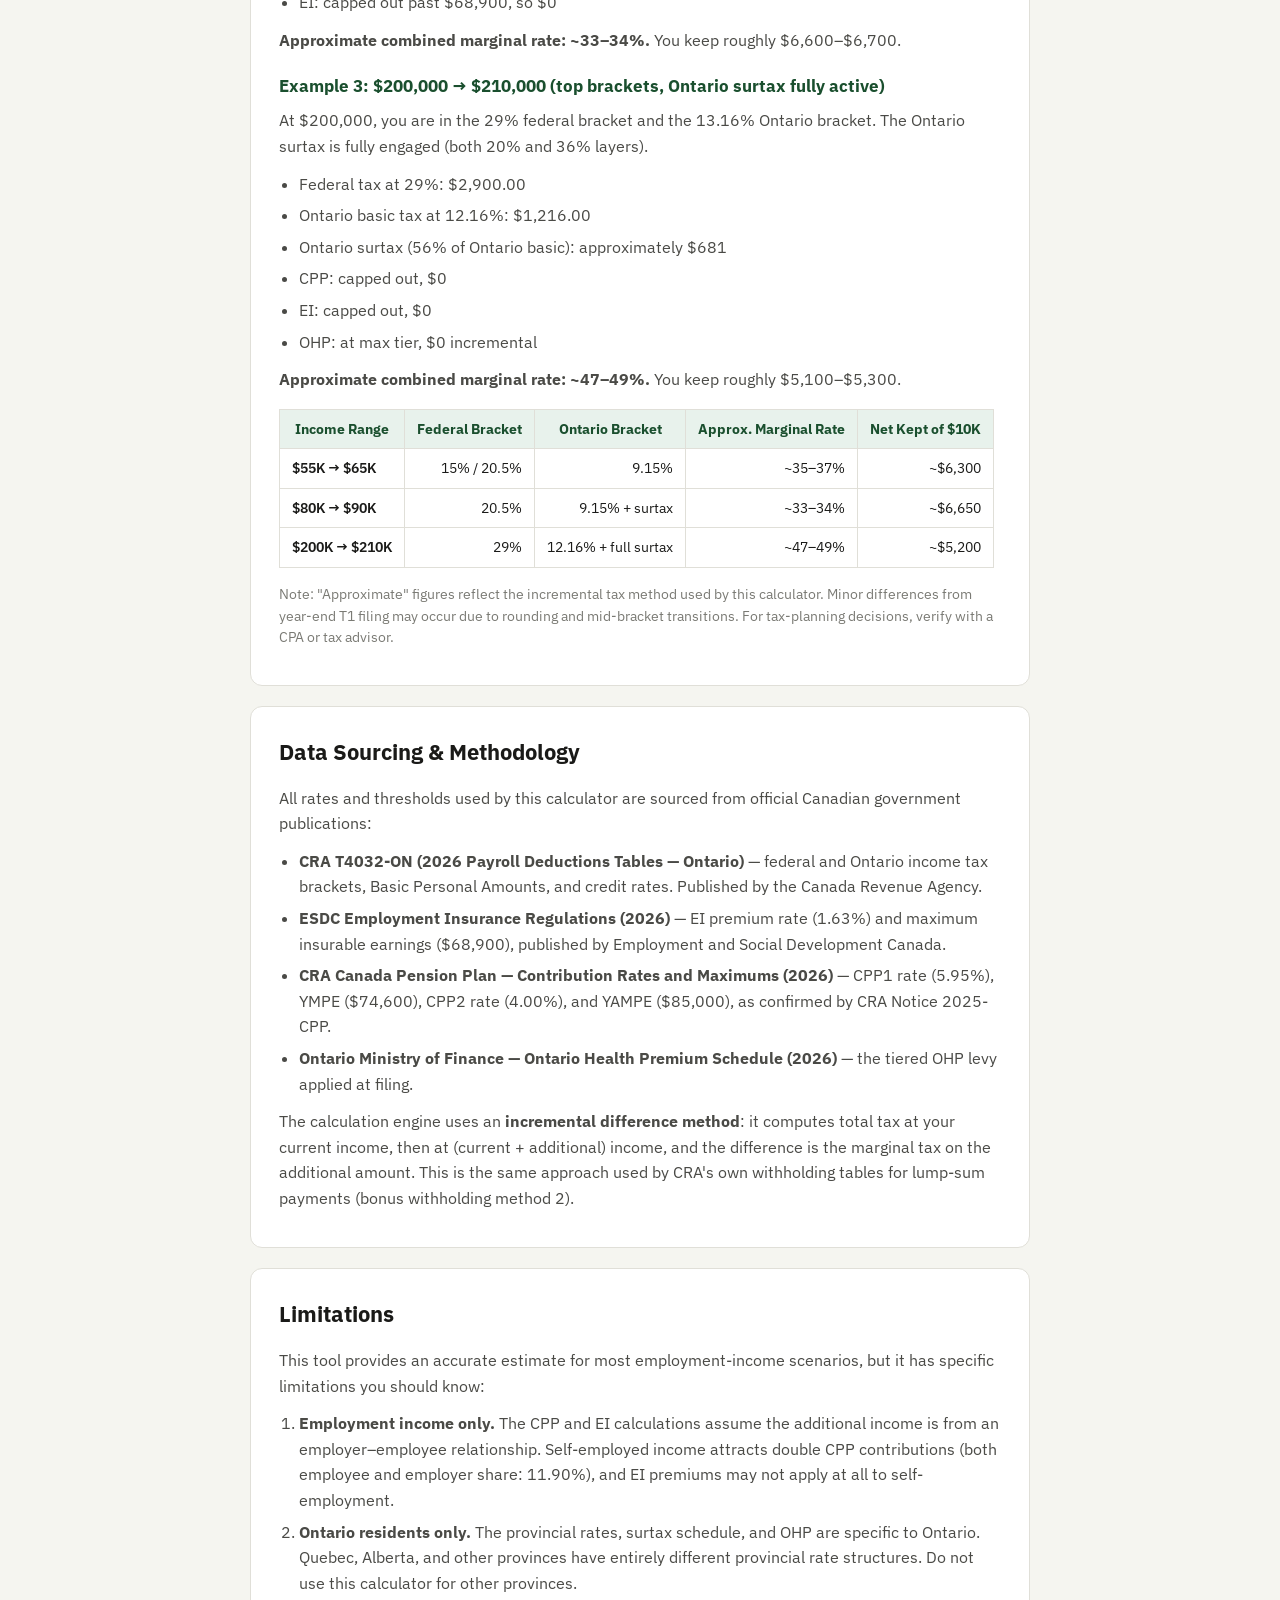
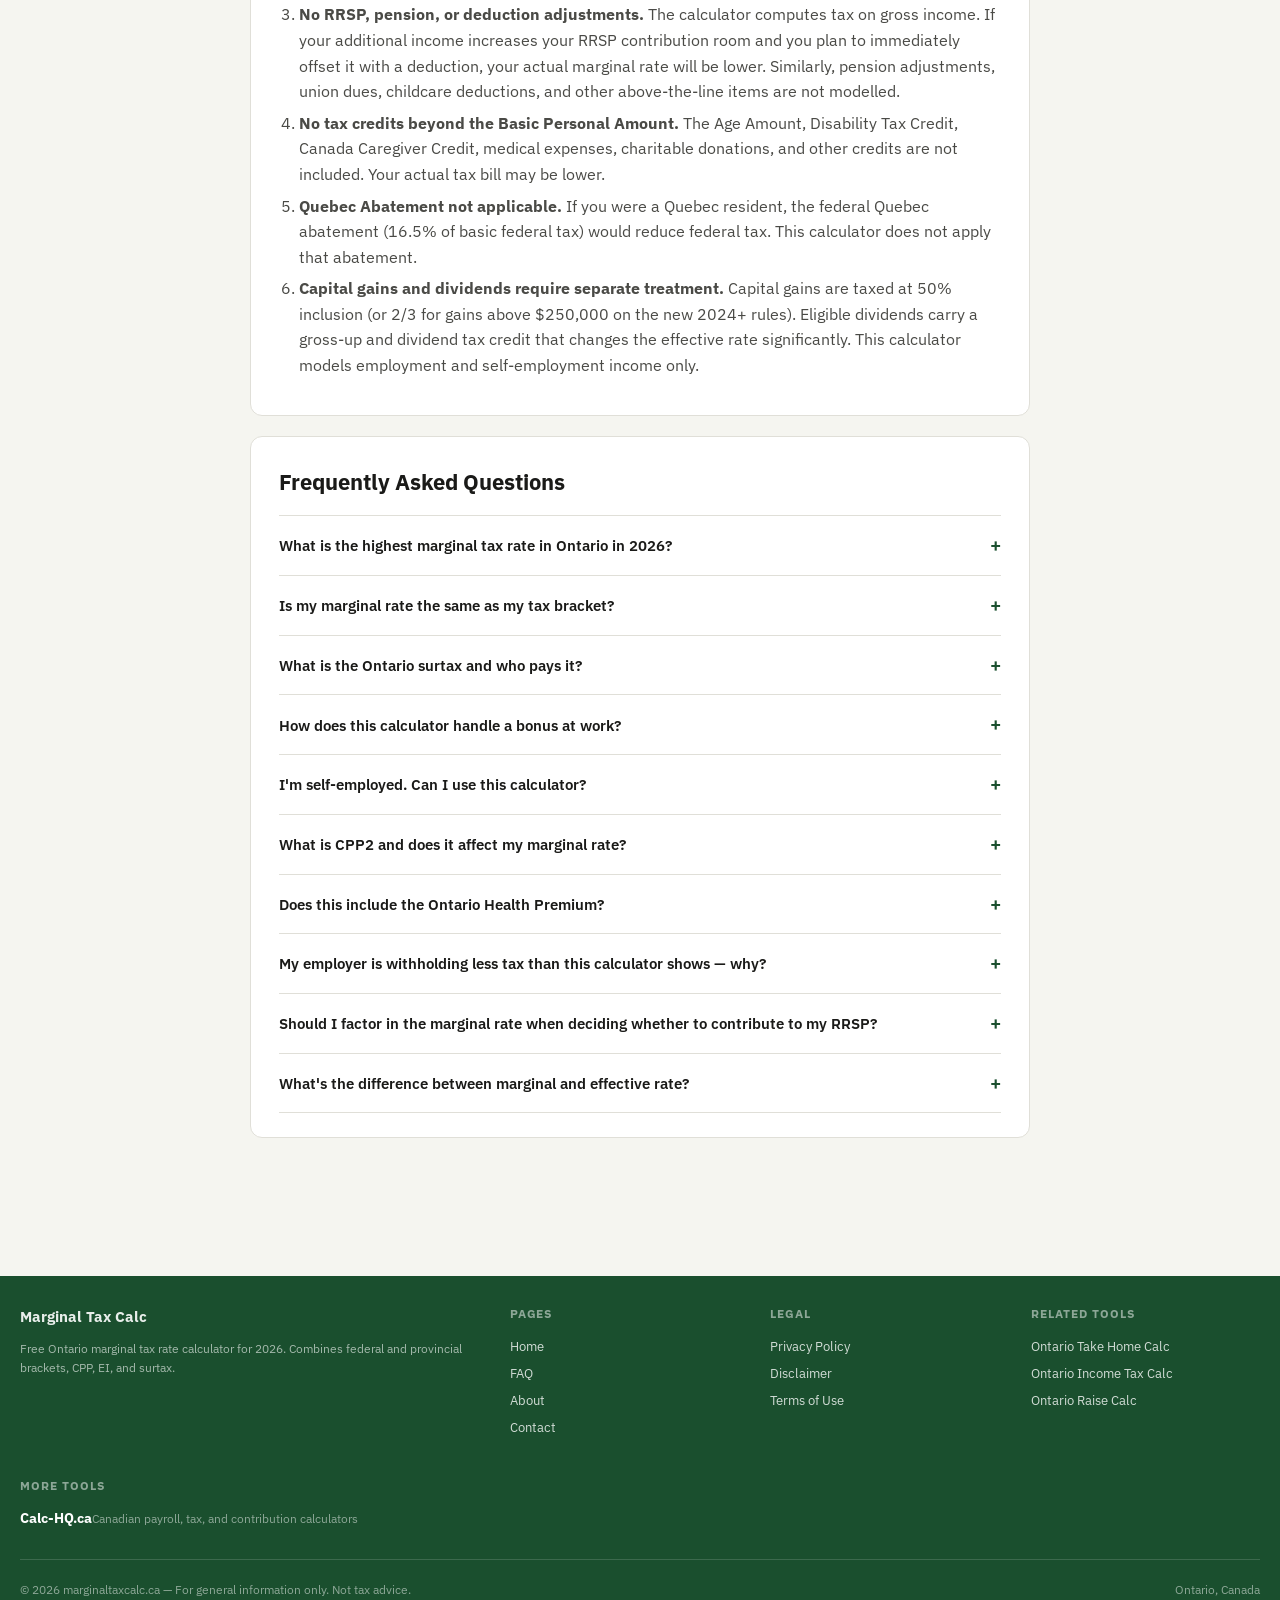
==== commit 9d8bd2ce: "audit patch: trust strip, CPP/EI removal, MORE TOOLS CSS, contact page F1 index.html: add trust stri" ====
--- a/index.html
+++ b/index.html
@@ -65,6 +65,16 @@
 
     <div class="calc-card">
       <h2>Calculate Your Marginal Tax Rate</h2>
+
+      <div class="trust-strip">
+        <span class="ts-item"><span class="ts-check">✓</span> 2026 CRA rates</span>
+        <span class="ts-sep">·</span>
+        <span class="ts-item"><span class="ts-check">✓</span> Federal + Ontario</span>
+        <span class="ts-sep">·</span>
+        <span class="ts-item"><span class="ts-check">✓</span> Surtax included</span>
+        <span class="ts-sep">·</span>
+        <span class="ts-item"><span class="ts-check">✓</span> Estimates only — not tax advice</span>
+      </div>
 
       <form id="tax-form" novalidate>
         <div class="form-grid">
--- a/css/style.css
+++ b/css/style.css
@@ -186,6 +186,19 @@
 }
 
 @media (max-width: 599px) { .calc-card { padding: 0; } }
+@media (max-width: 480px) { .calc-card { padding: 0 14px; } }
+
+.trust-strip {
+  display: flex;
+  flex-wrap: wrap;
+  gap: 6px 10px;
+  font-size: 0.78rem;
+  color: var(--text-secondary);
+  margin-bottom: 20px;
+}
+.ts-item { display: flex; align-items: center; gap: 4px; }
+.ts-check { color: var(--accent-mid); font-weight: 700; }
+.ts-sep { color: var(--text-muted); }
 
 .calc-card h2 {
   font-size: 1.05rem;
@@ -398,6 +411,10 @@
   margin: 24px 0;
   min-height: 90px;
 }
+@media (max-width: 640px) {
+  .ad-slot { min-height: 0; margin: 8px 0; }
+  .ad-slot ins.adsbygoogle { height: 0 !important; max-height: 0 !important; overflow: hidden !important; }
+}
 
 /* ── Section content ── */
 .content-section {
@@ -639,6 +656,18 @@
   color: rgba(255,255,255,0.9);
   margin-bottom: 10px;
   display: block;
+}
+
+
+.more-tools-link {
+  display: block;
+  margin-bottom: 8px;
+}
+.more-tools-title { font-weight: 700 !important; color: #ffffff !important; font-size: 0.88rem; }
+.subtext {
+  font-size: 0.72rem;
+  color: rgba(255,255,255,0.5);
+  line-height: 1.3;
 }
 
 .footer-bottom {
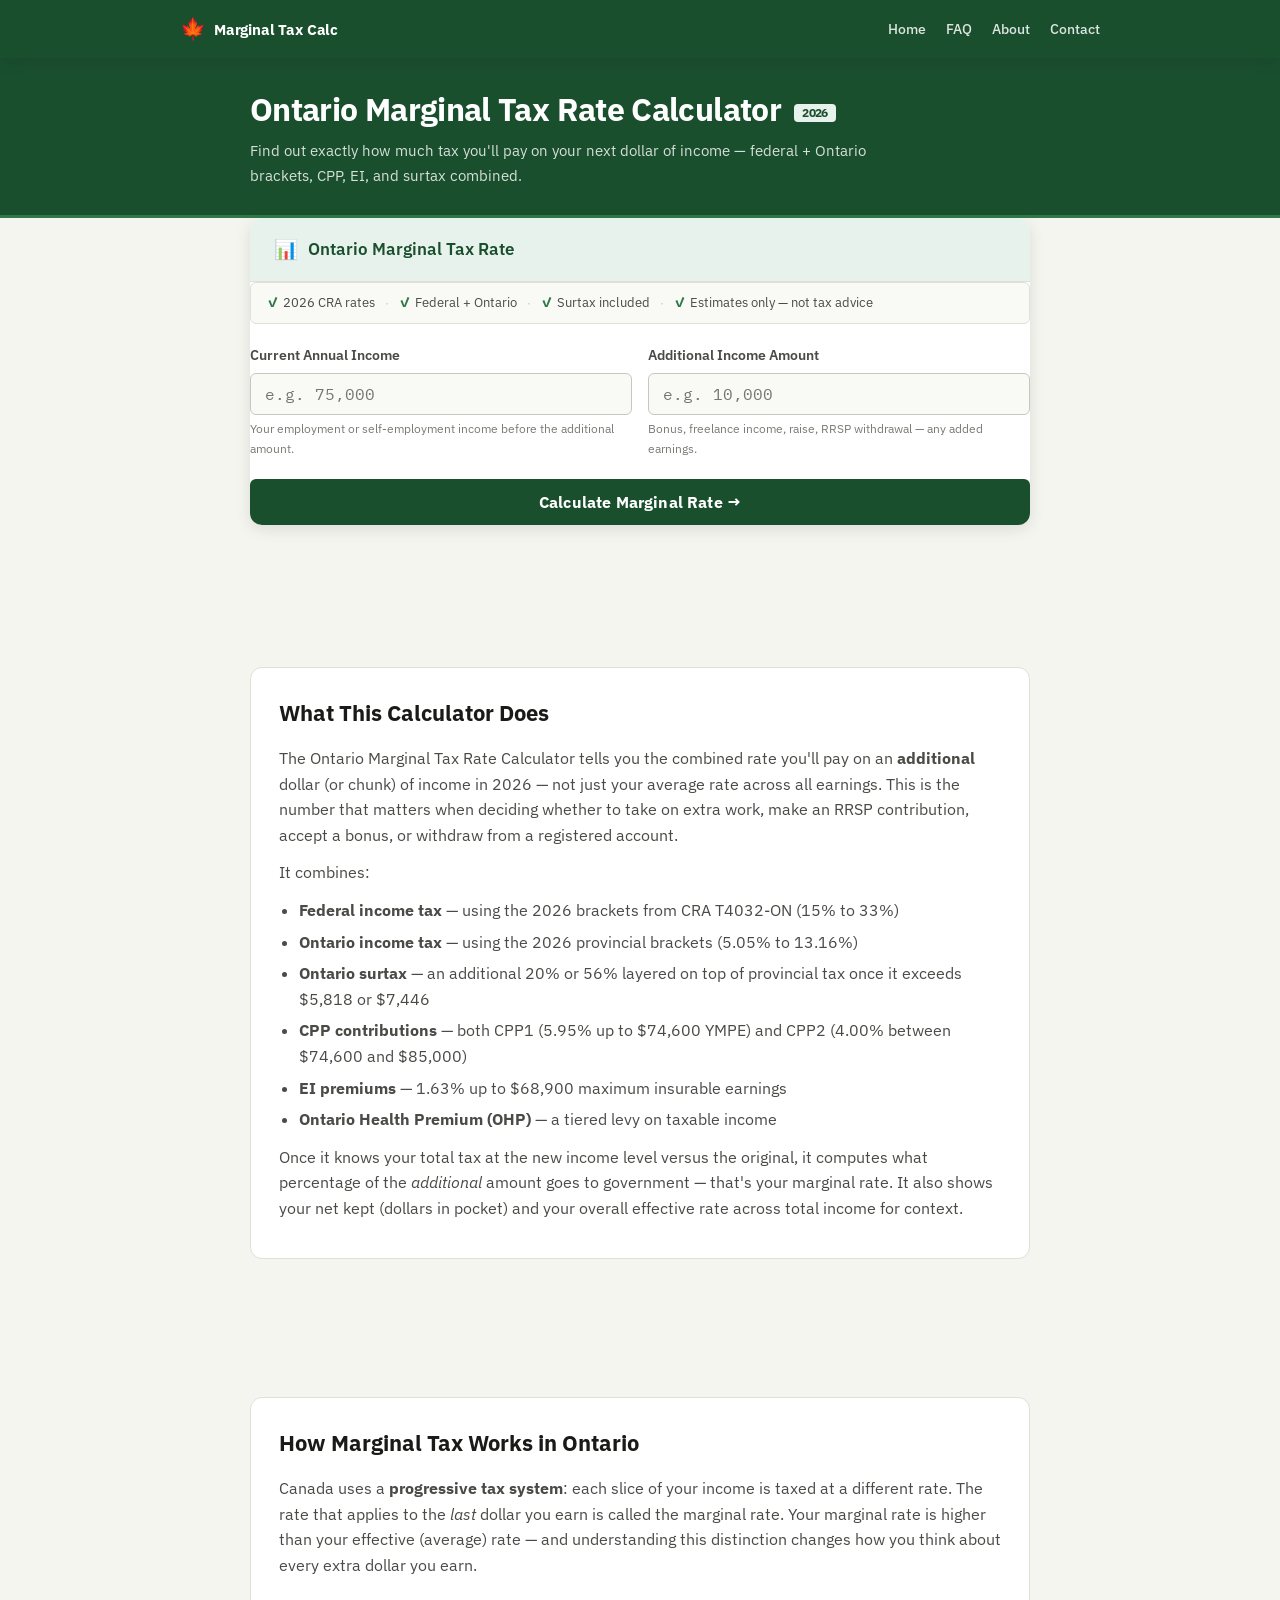
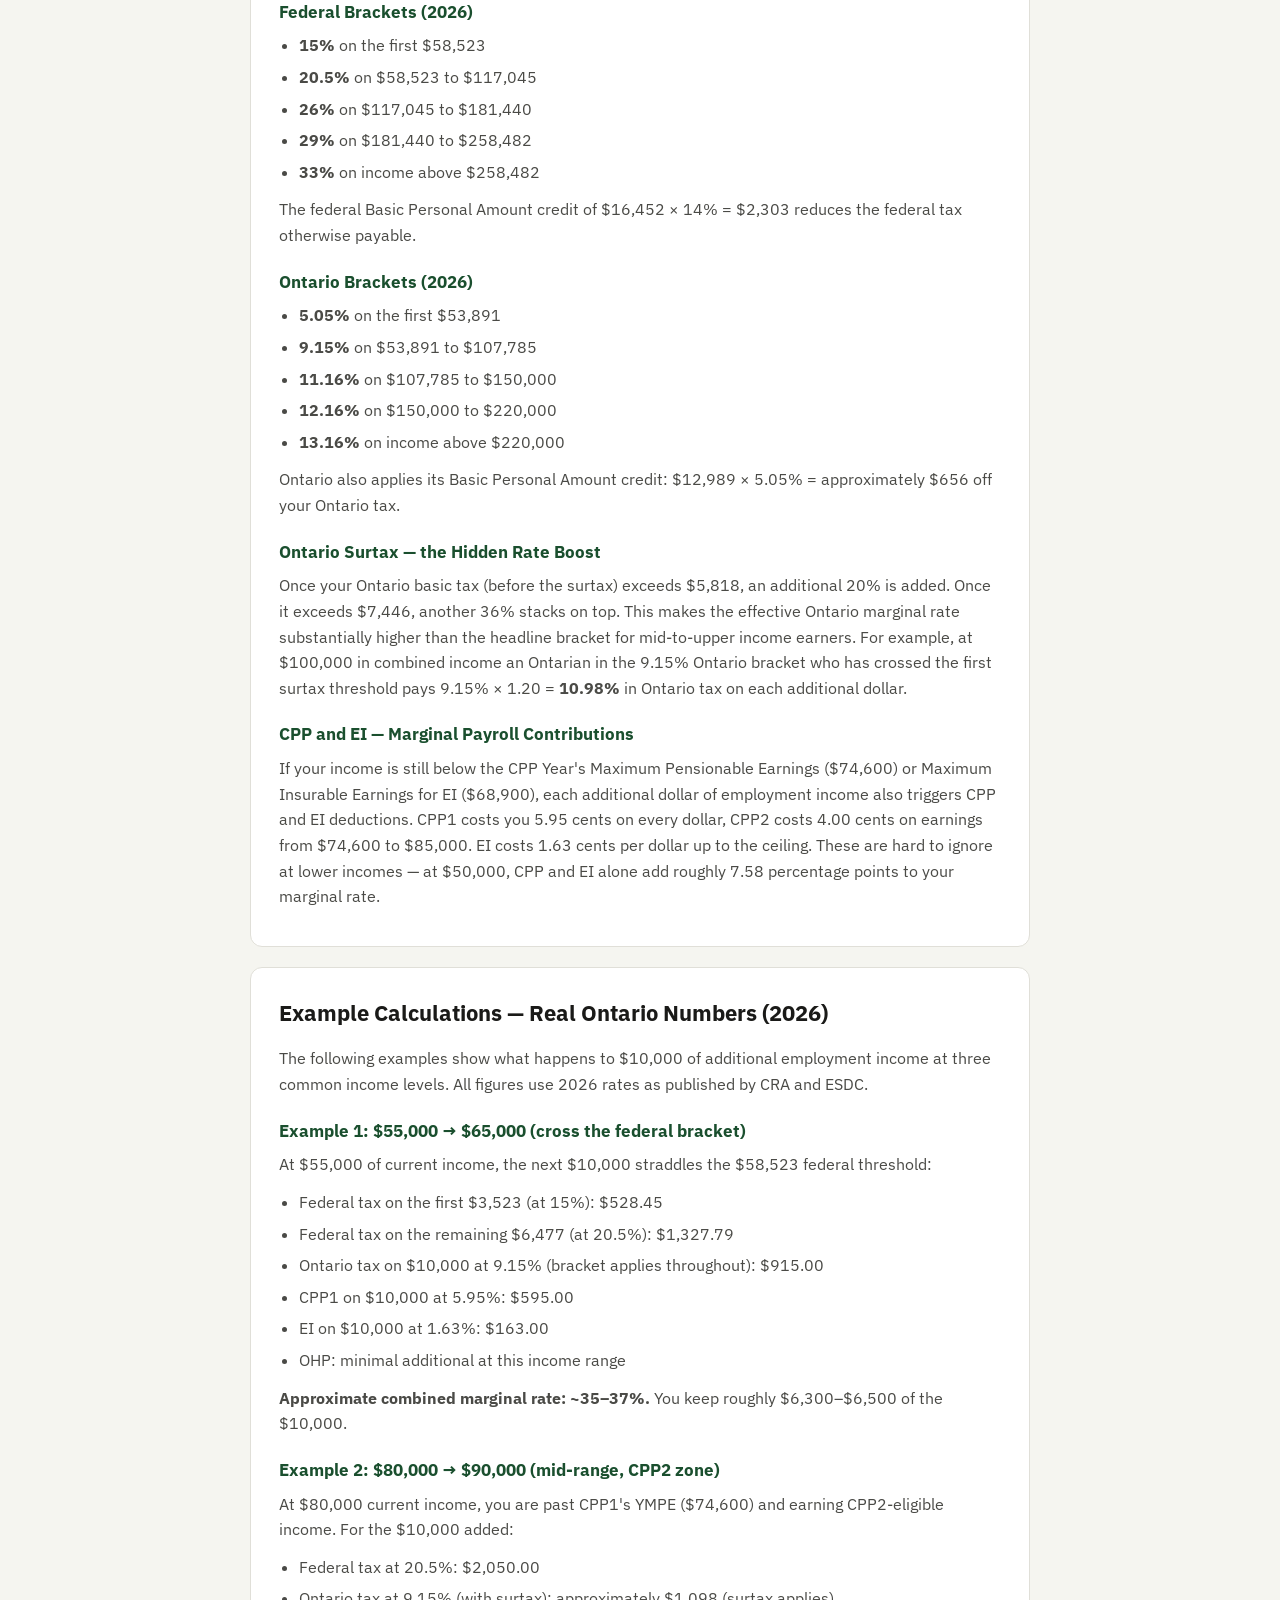
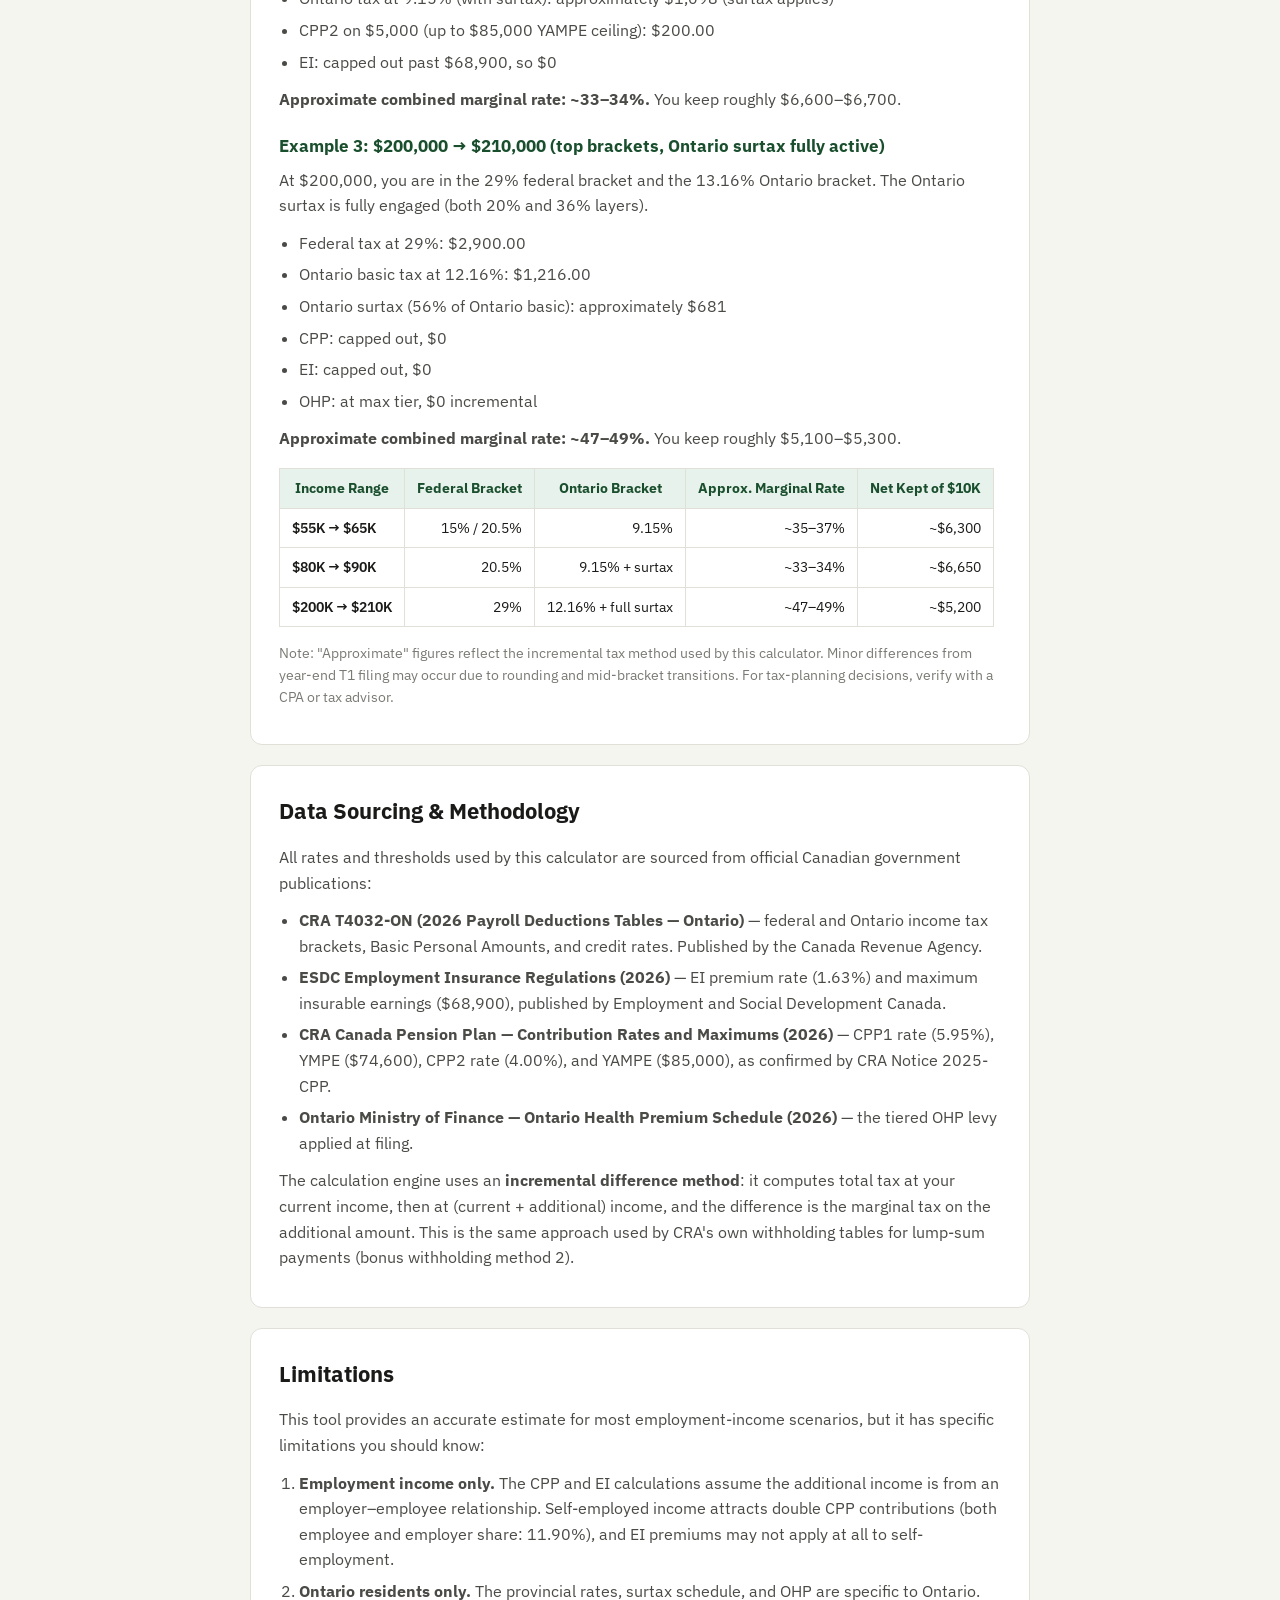
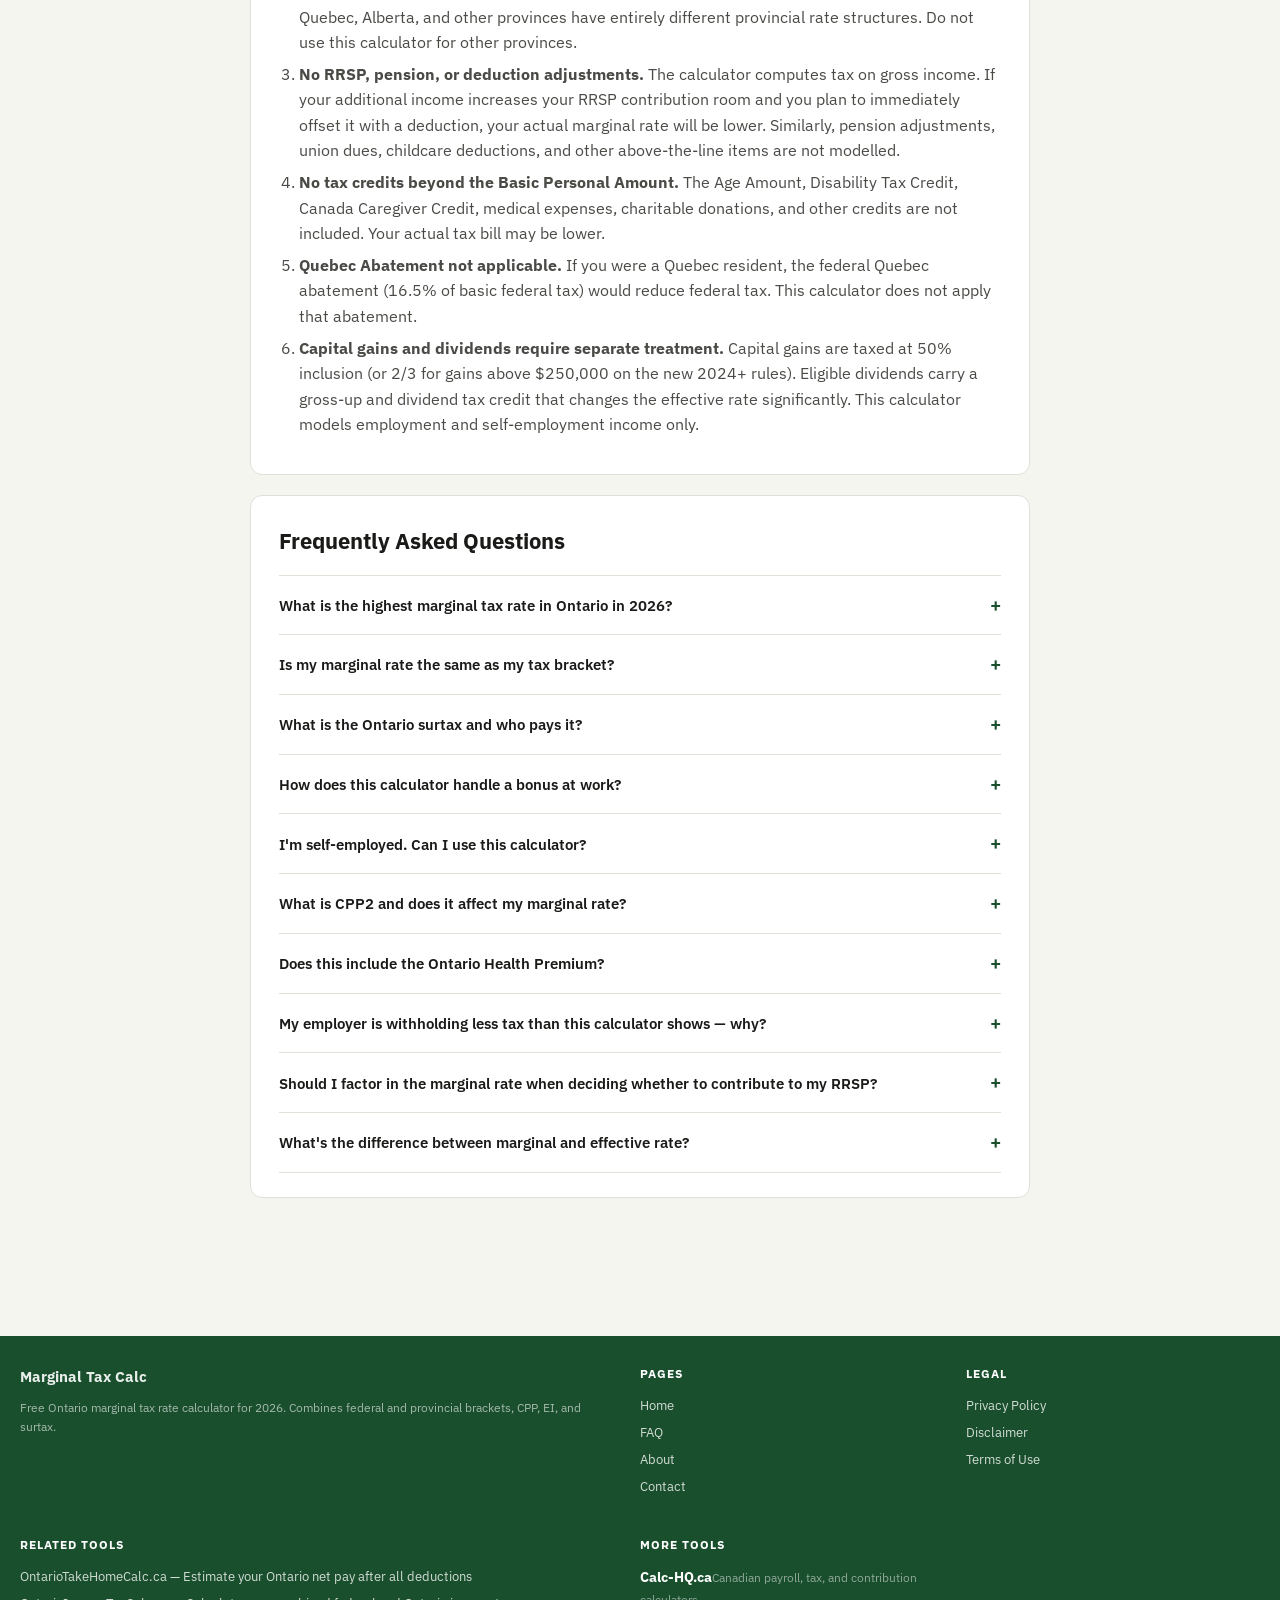
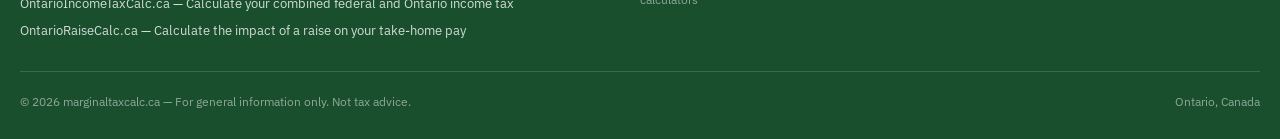
==== commit 83726595: "full parity patch: calc-header, trust-strip CSS, email removal, cluster fix F1 index.html: add calc-" ====
--- a/index.html
+++ b/index.html
@@ -64,16 +64,19 @@
   <div class="container">
 
     <div class="calc-card">
-      <h2>Calculate Your Marginal Tax Rate</h2>
+      <div class="calc-header">
+        <span class="calc-icon">📊</span>
+        <h2>Ontario Marginal Tax Rate</h2>
+      </div>
 
       <div class="trust-strip">
-        <span class="ts-item"><span class="ts-check">✓</span> 2026 CRA rates</span>
+        <span class="ts-item"><span>✓</span> 2026 CRA rates</span>
         <span class="ts-sep">·</span>
-        <span class="ts-item"><span class="ts-check">✓</span> Federal + Ontario</span>
+        <span class="ts-item"><span>✓</span> Federal + Ontario</span>
         <span class="ts-sep">·</span>
-        <span class="ts-item"><span class="ts-check">✓</span> Surtax included</span>
+        <span class="ts-item"><span>✓</span> Surtax included</span>
         <span class="ts-sep">·</span>
-        <span class="ts-item"><span class="ts-check">✓</span> Estimates only — not tax advice</span>
+        <span class="ts-item"><span>✓</span> Estimates only — not tax advice</span>
       </div>
 
       <form id="tax-form" novalidate>
--- a/css/style.css
+++ b/css/style.css
@@ -182,7 +182,14 @@
   box-shadow: var(--shadow);
   overflow: hidden;
   margin-bottom: 28px;
-  border: none;
+}
+.calc-header {
+  background: var(--accent-light);
+  border-bottom: 1px solid var(--border);
+  padding: 16px 24px;
+  display: flex;
+  align-items: center;
+  gap: 10px;
 }
 
 @media (max-width: 599px) { .calc-card { padding: 0; } }
@@ -191,23 +198,27 @@
 .trust-strip {
   display: flex;
   flex-wrap: wrap;
+  align-items: center;
   gap: 6px 10px;
-  font-size: 0.78rem;
+  background: var(--surface-2);
+  border: 1px solid var(--border);
+  border-radius: var(--radius);
+  padding: 10px 16px;
+  margin-bottom: 20px;
+  font-size: 0.8rem;
   color: var(--text-secondary);
-  margin-bottom: 20px;
 }
 .ts-item { display: flex; align-items: center; gap: 4px; }
-.ts-check { color: var(--accent-mid); font-weight: 700; }
-.ts-sep { color: var(--text-muted); }
-
-.calc-card h2 {
+.ts-item span { color: var(--accent-mid); font-weight: 700; }
+.ts-sep { color: var(--border-2); font-size: 0.75rem; }
+
+.calc-header h2 {
   font-size: 1.05rem;
-  font-weight: 700;
+  font-weight: 600;
   color: var(--accent);
-  margin-bottom: 0;
-  padding: 0;
-  border-bottom: none;
-}
+  margin: 0;
+}
+.calc-icon { font-size: 1.2rem; }
 
 /* ── Form ── */
 .form-grid {
@@ -611,7 +622,7 @@
 
 .footer-grid {
   display: grid;
-  grid-template-columns: 2fr 1fr 1fr 1fr;
+  grid-template-columns: 2fr 1fr 1fr;
   gap: 32px;
   padding-bottom: 24px;
   margin-bottom: 20px;
@@ -623,7 +634,7 @@
   font-weight: 700;
   text-transform: uppercase;
   letter-spacing: 0.08em;
-  color: rgba(255,255,255,0.5);
+  color: #ffffff;
   margin-bottom: 12px;
 }
 
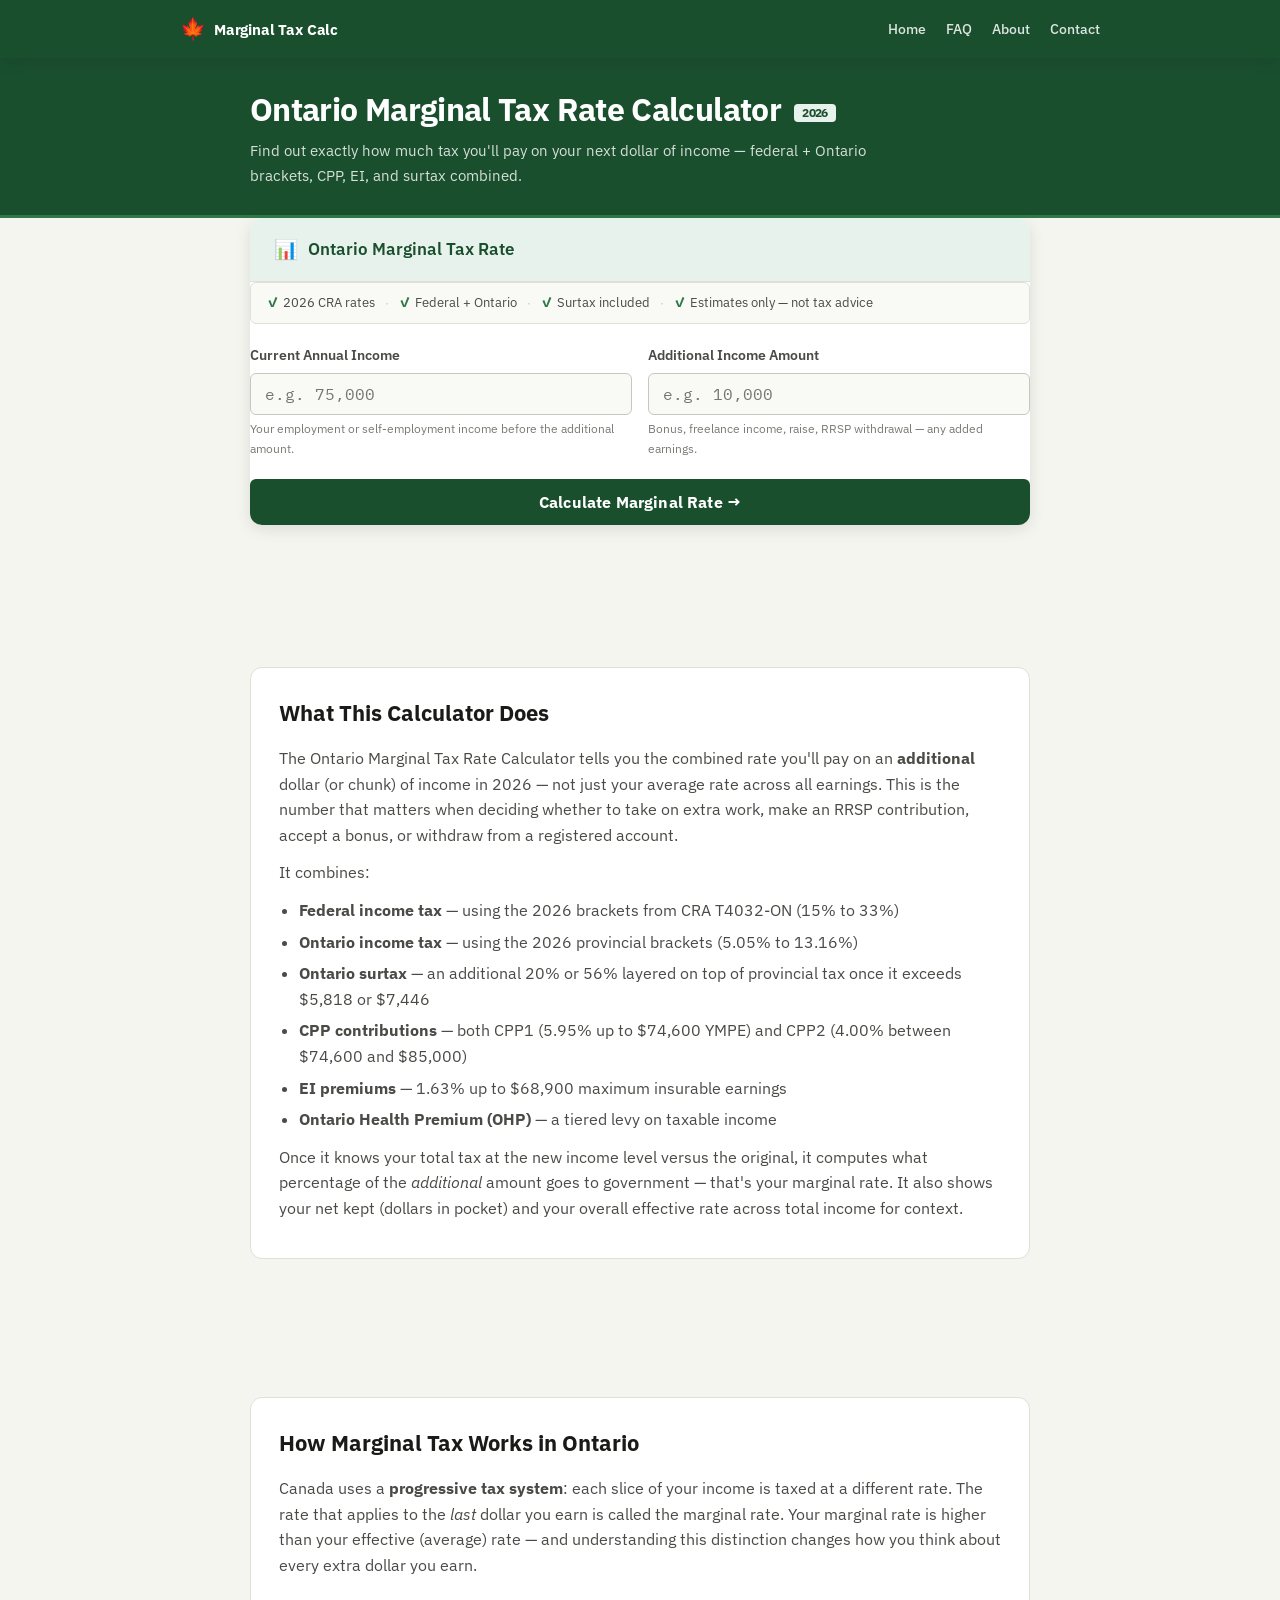
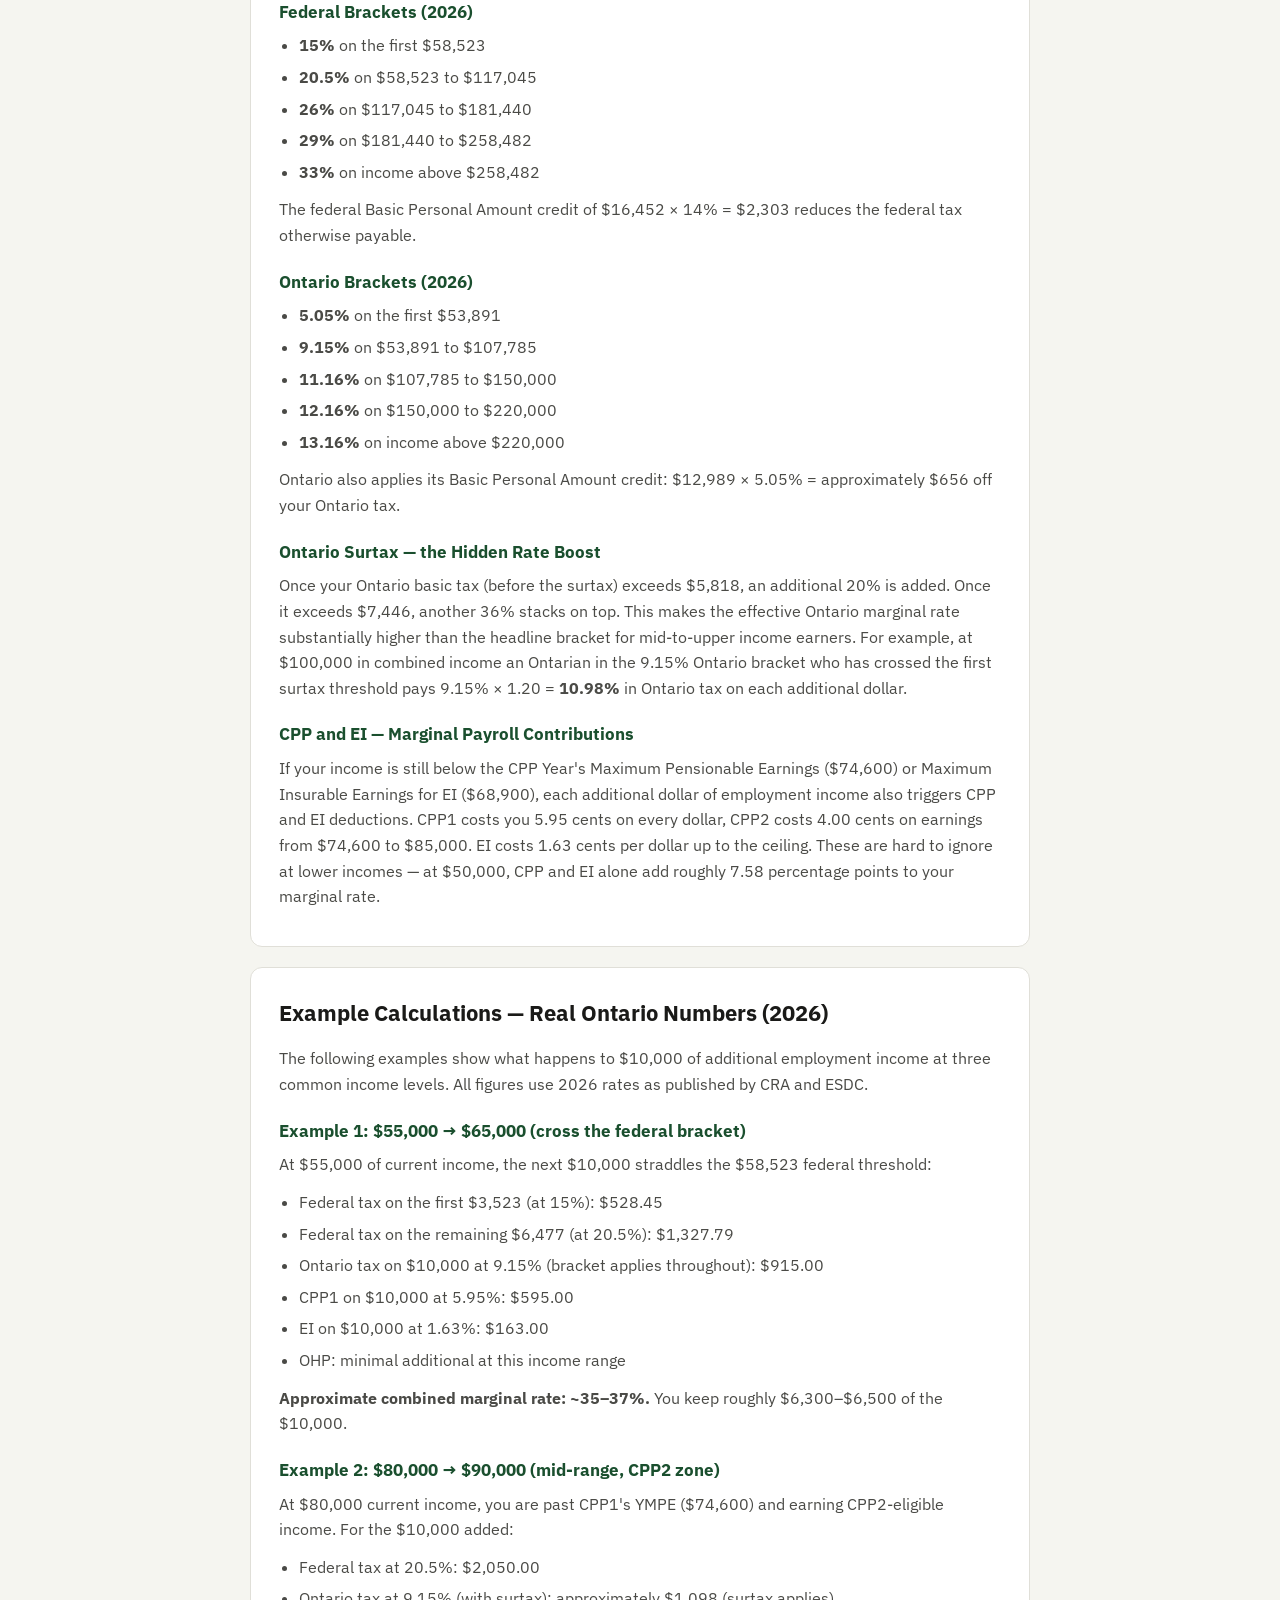
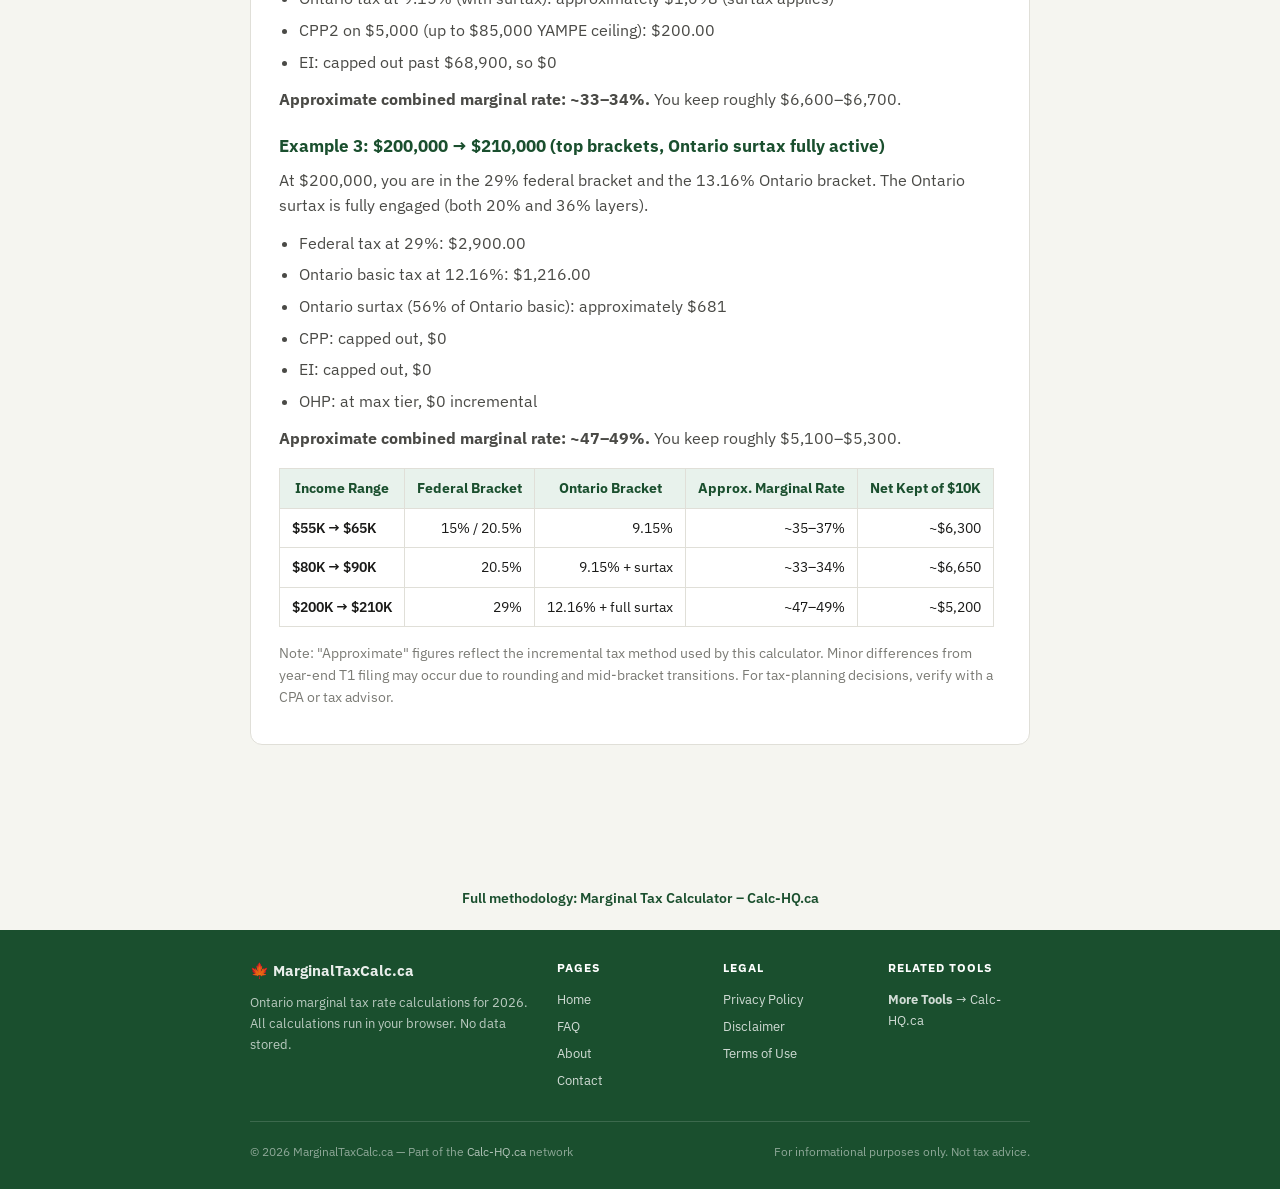
==== commit b4bfcc23: "cleanup: align header/footer/responsive to gold standard, remove homepage FAQ/methodology duplicatio" ====
--- a/index.html
+++ b/index.html
@@ -31,7 +31,8 @@
   <!-- AdSense -->
   <script async src="https://pagead2.googlesyndication.com/pagead/js/adsbygoogle.js?client=ca-pub-7744853829365165" crossorigin="anonymous"></script>
 
-  <link rel="stylesheet" href="css/style.css" />
+  <link rel="stylesheet" href="css/style.css?v=marginal-v2" />
+  <meta name="google-site-verification" content="PgO37bBKcFoncwsiUF5dKUsod-m10dEnrMXLLcPaNaY" />
 </head>
 <body>
 
@@ -42,14 +43,26 @@
       <span class="logo-maple">🍁</span>
       <span class="logo-text">Marginal Tax Calc</span>
     </a>
-    <nav class="site-nav">
-      <a href="index.html">Home</a>
+    <nav class="site-nav" aria-label="Main navigation">
+      <a href="index.html" class="active">Home</a>
       <a href="faq.html">FAQ</a>
       <a href="about.html">About</a>
       <a href="contact.html">Contact</a>
     </nav>
+    <button class="hamburger" aria-label="Menu" aria-expanded="false">
+      <span></span><span></span><span></span>
+    </button>
   </div>
 </header>
+
+<!-- Mobile nav overlay -->
+<div class="mobile-nav-overlay" id="mobile-overlay"></div>
+<nav class="mobile-nav" id="mobile-nav">
+  <a href="index.html">Home</a>
+  <a href="faq.html">FAQ</a>
+  <a href="about.html">About</a>
+  <a href="contact.html">Contact</a>
+</nav>
 
 <!-- ── Hero ── -->
 <section class="hero">
@@ -339,90 +352,11 @@
       <p style="margin-top:12px; font-size:.85rem; color:var(--text-muted);">Note: "Approximate" figures reflect the incremental tax method used by this calculator. Minor differences from year-end T1 filing may occur due to rounding and mid-bracket transitions. For tax-planning decisions, verify with a CPA or tax advisor.</p>
     </section>
 
-    <!-- ── Data Sourcing ── -->
-    <section class="content-section">
-      <h2>Data Sourcing &amp; Methodology</h2>
-      <p>All rates and thresholds used by this calculator are sourced from official Canadian government publications:</p>
-      <ul>
-        <li><strong>CRA T4032-ON (2026 Payroll Deductions Tables — Ontario)</strong> — federal and Ontario income tax brackets, Basic Personal Amounts, and credit rates. Published by the Canada Revenue Agency.</li>
-        <li><strong>ESDC Employment Insurance Regulations (2026)</strong> — EI premium rate (1.63%) and maximum insurable earnings ($68,900), published by Employment and Social Development Canada.</li>
-        <li><strong>CRA Canada Pension Plan — Contribution Rates and Maximums (2026)</strong> — CPP1 rate (5.95%), YMPE ($74,600), CPP2 rate (4.00%), and YAMPE ($85,000), as confirmed by CRA Notice 2025-CPP.</li>
-        <li><strong>Ontario Ministry of Finance — Ontario Health Premium Schedule (2026)</strong> — the tiered OHP levy applied at filing.</li>
-      </ul>
-      <p>The calculation engine uses an <strong>incremental difference method</strong>: it computes total tax at your current income, then at (current + additional) income, and the difference is the marginal tax on the additional amount. This is the same approach used by CRA's own withholding tables for lump-sum payments (bonus withholding method 2).</p>
-    </section>
-
-    <!-- ── Limitations ── -->
-    <section class="content-section">
-      <h2>Limitations</h2>
-      <p>This tool provides an accurate estimate for most employment-income scenarios, but it has specific limitations you should know:</p>
-      <ol>
-        <li><strong>Employment income only.</strong> The CPP and EI calculations assume the additional income is from an employer–employee relationship. Self-employed income attracts double CPP contributions (both employee and employer share: 11.90%), and EI premiums may not apply at all to self-employment.</li>
-        <li><strong>Ontario residents only.</strong> The provincial rates, surtax schedule, and OHP are specific to Ontario. Quebec, Alberta, and other provinces have entirely different provincial rate structures. Do not use this calculator for other provinces.</li>
-        <li><strong>No RRSP, pension, or deduction adjustments.</strong> The calculator computes tax on gross income. If your additional income increases your RRSP contribution room and you plan to immediately offset it with a deduction, your actual marginal rate will be lower. Similarly, pension adjustments, union dues, childcare deductions, and other above-the-line items are not modelled.</li>
-        <li><strong>No tax credits beyond the Basic Personal Amount.</strong> The Age Amount, Disability Tax Credit, Canada Caregiver Credit, medical expenses, charitable donations, and other credits are not included. Your actual tax bill may be lower.</li>
-        <li><strong>Quebec Abatement not applicable.</strong> If you were a Quebec resident, the federal Quebec abatement (16.5% of basic federal tax) would reduce federal tax. This calculator does not apply that abatement.</li>
-        <li><strong>Capital gains and dividends require separate treatment.</strong> Capital gains are taxed at 50% inclusion (or 2/3 for gains above $250,000 on the new 2024+ rules). Eligible dividends carry a gross-up and dividend tax credit that changes the effective rate significantly. This calculator models employment and self-employment income only.</li>
-      </ol>
-    </section>
-
-    <!-- ── FAQ ── -->
-    <section class="content-section">
-      <h2>Frequently Asked Questions</h2>
-      <div id="faq-list">
-
-        <details>
-          <summary>What is the highest marginal tax rate in Ontario in 2026?</summary>
-          <p>The top combined marginal rate in Ontario is approximately <strong>53.53%</strong> on income above $258,482. This is composed of the 33% federal rate, 13.16% Ontario rate, and the full Ontario surtax (56% of the Ontario basic tax). CPP and EI contributions are capped well below this income level and don't add to the top rate. This makes Ontario one of the highest-tax jurisdictions in North America for top earners — only Quebec and British Columbia (for certain income types) approach this level.</p>
-        </details>
-
-        <details>
-          <summary>Is my marginal rate the same as my tax bracket?</summary>
-          <p>Not exactly. Your <strong>tax bracket</strong> refers to the rate that applies to the top slice of your income within a single tax system (e.g., you're in the federal 20.5% bracket). Your <strong>marginal rate</strong> is the combined effective rate from all overlapping systems — federal, Ontario, CPP, EI, and OHP — on that same slice of income. For most working Ontarians, the true marginal rate is 15–25 percentage points higher than their federal bracket alone. That's why this calculator exists: to give you the real number.</p>
-        </details>
-
-        <details>
-          <summary>What is the Ontario surtax and who pays it?</summary>
-          <p>The Ontario surtax is a tax on top of Ontario income tax. Once your Ontario basic tax (before surtax) exceeds <strong>$5,818</strong>, an additional 20% is applied to the excess. Once it exceeds <strong>$7,446</strong>, another 36% applies on top of that. In practical terms, these thresholds are reached at roughly $70,000–$90,000 of taxable income, depending on your credits. For a household with two earners, each person's individual income determines their own surtax separately. The surtax means Ontario's effective top provincial rate is not 13.16% but closer to 20.53%.</p>
-        </details>
-
-        <details>
-          <summary>How does this calculator handle a bonus at work?</summary>
-          <p>If you're wondering how much of a year-end bonus you'll keep, enter your base salary as "current income" and your bonus as the "additional income." The calculator computes the marginal tax on the bonus amount using the same incremental method that CRA requires employers to use when withholding tax on bonuses (the "bonus withholding method" per T4130 guide). Note that your employer may withhold at the marginal rate, but your final tax is settled when you file your T1 return, which may result in a refund if you have deductions or credits not captured at source.</p>
-        </details>
-
-        <details>
-          <summary>I'm self-employed. Can I use this calculator?</summary>
-          <p>Partially. The income tax (federal + Ontario) portion will be accurate. However, self-employed individuals pay <strong>both the employee and employer share</strong> of CPP — 11.90% total instead of 5.95% — so the CPP component shown will be half of what you'll actually owe. EI premiums for self-employed individuals are optional under the ESDC self-employment EI program. If you're self-employed, add the employer CPP share separately: for income between $3,500 and $74,600, multiply the eligible income by an additional 5.95%.</p>
-        </details>
-
-        <details>
-          <summary>What is CPP2 and does it affect my marginal rate?</summary>
-          <p>CPP2 is a second-tier Canada Pension Plan contribution introduced in 2024 and continuing in 2026. It applies to employment income between the Year's Maximum Pensionable Earnings (YMPE: <strong>$74,600</strong>) and the Year's Additional Maximum Pensionable Earnings (YAMPE: <strong>$85,000</strong>). The rate is 4.00%, with a maximum contribution of $416.00. If your additional income falls in this $74,600–$85,000 range, CPP2 adds 4 percentage points to your marginal rate — invisible in a simple bracket lookup but captured here. Above $85,000, CPP2 is capped and no longer incremental.</p>
-        </details>
-
-        <details>
-          <summary>Does this include the Ontario Health Premium?</summary>
-          <p>Yes. The Ontario Health Premium (OHP) is a levy assessed at filing and deducted at source. The 2026 schedule ranges from $0 (income under $20,000) up to $900 (income over $200,000). Because it's tiered, moving from one tier to another adds a one-time step increase in your OHP liability. This calculator uses the official OHP tiered schedule and computes the incremental OHP on your additional income. At most income levels, the OHP increment is small but is included for accuracy.</p>
-        </details>
-
-        <details>
-          <summary>My employer is withholding less tax than this calculator shows — why?</summary>
-          <p>Employer payroll withholding is based on annual projections that may not account for year-to-date income from a prior job, investment income, or side income. Your employer only knows what you've told them on your TD1 and TD1ON forms. If your total income is higher than projected (due to a second job, freelance income, RRSP withdrawals, etc.), you may face a tax balance owing at filing. This calculator shows what you'll actually owe based on your total 2026 income — useful for planning how much to set aside or whether to request additional withholding from your employer.</p>
-        </details>
-
-        <details>
-          <summary>Should I factor in the marginal rate when deciding whether to contribute to my RRSP?</summary>
-          <p>Yes — that's one of the most powerful applications. An RRSP contribution reduces your taxable income, so you get back your marginal rate as an immediate refund. If your marginal rate is 43%, a $10,000 RRSP contribution generates approximately $4,300 in tax refund (or reduces tax owing by that amount). The higher your marginal rate now, the more valuable the RRSP deduction. The benefit is most pronounced when you expect to be in a lower bracket in retirement (which is often the case). This calculator lets you see your 2026 marginal rate precisely — use that number as your RRSP deduction multiplier.</p>
-        </details>
-
-        <details>
-          <summary>What's the difference between marginal and effective rate?</summary>
-          <p>The <strong>effective rate</strong> (also called average rate) is total tax paid divided by total income. It describes your overall tax burden. The <strong>marginal rate</strong> is the rate on the <em>next</em> dollar — relevant for every financial decision at the margin: taking on freelance work, contributing to an RRSP, accepting a raise. A person earning $85,000 might have an effective rate of around 22% (meaning they pay 22% of all $85,000 to various taxes) while their marginal rate on a $5,000 bonus is around 43%. The effective rate describes your past; the marginal rate shapes your decisions.</p>
-        </details>
-
-      </div>
-    </section>
+
+
+
+
+
 
     <!-- Ad slot 3 -->
     <div class="ad-slot">
@@ -435,16 +369,70 @@
       <script>(adsbygoogle = window.adsbygoogle || []).push({});</script>
     </div>
 
+    <!-- Methodology link -->
+    <p style="text-align:center; margin:28px 0 8px; font-size:0.88rem;"><a href="https://calc-hq.ca/methodology/marginal-tax/" style="color:var(--accent); font-weight:600;">Full methodology: Marginal Tax Calculator – Calc-HQ.ca</a></p>
+
   </div><!-- /container -->
 </main>
 
 <!-- ── Footer ── -->
 <footer class="site-footer">
-  <div id="network-footer"></div>
+  <div class="container">
+    <div class="footer-grid">
+      <div class="footer-brand">
+        <div class="logo">🍁 MarginalTaxCalc.ca</div>
+        <p>Ontario marginal tax rate calculations for 2026. All calculations run in your browser. No data stored.</p>
+      </div>
+      <div class="footer-col">
+        <h4>PAGES</h4>
+        <a href="index.html">Home</a>
+        <a href="faq.html">FAQ</a>
+        <a href="about.html">About</a>
+        <a href="contact.html">Contact</a>
+      </div>
+      <div class="footer-col">
+        <h4>LEGAL</h4>
+        <a href="privacy-policy.html">Privacy Policy</a>
+        <a href="disclaimer.html">Disclaimer</a>
+        <a href="terms.html">Terms of Use</a>
+      </div>
+      <div class="footer-col">
+        <h4>RELATED TOOLS</h4>
+        <div id="related-tools"></div>
+        <a href="https://calc-hq.ca/" class="more-tools-link" rel="noopener"><strong>More Tools</strong> → Calc-HQ.ca</a>
+      </div>
+    </div>
+    <div class="footer-bottom">
+      <span>© 2026 MarginalTaxCalc.ca — Part of the <a href="https://calc-hq.ca/" rel="noopener">Calc-HQ.ca</a> network</span>
+      <span>For informational purposes only. Not tax advice.</span>
+    </div>
+  </div>
 </footer>
 
 <script src="js/config.js"></script>
 <script src="js/calculator.js"></script>
 <script src="js/network.js"></script>
+<script>
+  var hamburger = document.querySelector('.hamburger');
+  var mobileNav = document.getElementById('mobile-nav');
+  var overlay = document.getElementById('mobile-overlay');
+  function toggleMenu() {
+    var isOpen = hamburger.classList.toggle('active');
+    mobileNav.classList.toggle('active', isOpen);
+    overlay.classList.toggle('active', isOpen);
+    hamburger.setAttribute('aria-expanded', String(isOpen));
+  }
+  function closeMenu() {
+    hamburger.classList.remove('active');
+    mobileNav.classList.remove('active');
+    overlay.classList.remove('active');
+    hamburger.setAttribute('aria-expanded', 'false');
+  }
+  if (hamburger) {
+    hamburger.addEventListener('click', toggleMenu);
+    overlay.addEventListener('click', closeMenu);
+    mobileNav.querySelectorAll('a').forEach(function(a) { a.addEventListener('click', closeMenu); });
+  }
+</script>
 </body>
 </html>
--- a/css/style.css
+++ b/css/style.css
@@ -529,6 +529,78 @@
   font-size: 0.9rem;
 }
 
+/* ── Hamburger ── */
+.hamburger {
+  display: none;
+  background: none;
+  border: none;
+  cursor: pointer;
+  padding: 8px;
+  z-index: 110;
+}
+.hamburger span {
+  display: block;
+  width: 24px;
+  height: 2px;
+  background: #fff;
+  border-radius: 2px;
+  transition: transform 0.3s, opacity 0.3s;
+}
+.hamburger span + span { margin-top: 6px; }
+.hamburger.active span:nth-child(1) { transform: translateY(8px) rotate(45deg); }
+.hamburger.active span:nth-child(2) { opacity: 0; }
+.hamburger.active span:nth-child(3) { transform: translateY(-8px) rotate(-45deg); }
+
+/* ── Mobile nav overlay ── */
+.mobile-nav-overlay {
+  display: none;
+  position: fixed;
+  top: 58px;
+  left: 0;
+  right: 0;
+  bottom: 0;
+  background: rgba(0,0,0,0.5);
+  z-index: 99;
+  opacity: 0;
+  transition: opacity 0.3s;
+}
+.mobile-nav-overlay.active {
+  display: block;
+  opacity: 1;
+}
+
+/* ── Mobile nav panel ── */
+.mobile-nav {
+  display: none;
+  position: fixed;
+  top: 58px;
+  right: 0;
+  width: 260px;
+  max-width: 80vw;
+  height: calc(100vh - 58px);
+  background: var(--accent);
+  z-index: 105;
+  padding: 20px;
+  transform: translateX(100%);
+  transition: transform 0.3s ease;
+  overflow-y: auto;
+}
+.mobile-nav.active {
+  display: block;
+  transform: translateX(0);
+}
+.mobile-nav a {
+  display: block;
+  color: rgba(255,255,255,0.85);
+  font-size: 1rem;
+  font-weight: 500;
+  padding: 12px 0;
+  border-bottom: 1px solid rgba(255,255,255,0.15);
+  text-decoration: none;
+  transition: color 0.15s;
+}
+.mobile-nav a:hover { color: #fff; }
+
 /* ── Related section ── */
 .related-section {
   margin-bottom: 28px;
@@ -622,11 +694,14 @@
 
 .footer-grid {
   display: grid;
-  grid-template-columns: 2fr 1fr 1fr;
+  grid-template-columns: 2fr 1fr 1fr 1fr;
   gap: 32px;
   padding-bottom: 24px;
   margin-bottom: 20px;
   border-bottom: 1px solid rgba(255,255,255,0.15);
+  max-width: var(--max-width);
+  margin-left: auto;
+  margin-right: auto;
 }
 
 .footer-col h4 {
@@ -661,7 +736,7 @@
 .footer-col ul { list-style: none; }
 .footer-col ul li { margin-bottom: 2px; }
 
-.footer-brand-name {
+.footer-brand .logo {
   font-size: 0.95rem;
   font-weight: 700;
   color: rgba(255,255,255,0.9);
@@ -690,6 +765,8 @@
   color: rgba(255,255,255,0.5);
   flex-wrap: wrap;
 }
+.footer-bottom a { color: rgba(255,255,255,0.65); }
+.footer-bottom a:hover { color: #fff; }
 
 /* ── Utility ── */
 .sr-only {
@@ -711,6 +788,12 @@
 }
 
 /* ── Inner pages ── */
+.page-body {
+  max-width: var(--content-width);
+  margin: 32px auto;
+  padding: 0 24px;
+}
+
 .page-hero {
   background: var(--accent);
   color: #fff;
@@ -758,39 +841,179 @@
 .page-content a { color: var(--accent); }
 .page-content a:hover { color: var(--accent-hover); }
 
-/* ─── RESPONSIVE — footer & related (benchmark-aligned) ─────────────────────── */
+/* ─── INFO-BOX ───────────────────────────────────────────────────────────────── */
+.info-box {
+  background: var(--accent-light);
+  border: 1px solid #b8d8c4;
+  border-left: 4px solid var(--accent-mid);
+  border-radius: var(--radius);
+  padding: 14px 16px;
+  font-size: 0.875rem;
+  color: var(--text-secondary);
+}
+.info-box a { font-size: 0.875rem; }
+
+/* ─── CONTACT FORM ───────────────────────────────────────────────────────────── */
+.contact-form {
+  background: var(--surface);
+  border: 1px solid var(--border);
+  border-radius: var(--radius-lg);
+  padding: 24px;
+  margin: 20px 0 28px;
+  display: flex;
+  flex-direction: column;
+  gap: 16px;
+}
+.contact-form > div {
+  display: flex;
+  flex-direction: column;
+  gap: 5px;
+}
+.contact-form label {
+  font-size: 0.85rem;
+  font-weight: 600;
+  color: var(--text-primary);
+}
+.contact-form input[type="text"],
+.contact-form input[type="email"],
+.contact-form textarea {
+  width: 100%;
+  padding: 10px 12px;
+  border: 2px solid var(--border);
+  border-radius: var(--radius);
+  font-size: 0.92rem;
+  font-family: 'IBM Plex Sans', sans-serif;
+  color: var(--text-primary);
+  background: var(--surface);
+  transition: border-color 0.15s, box-shadow 0.15s;
+  -webkit-appearance: none;
+  appearance: none;
+  box-sizing: border-box;
+}
+.contact-form input:focus,
+.contact-form textarea:focus {
+  outline: none;
+  border-color: var(--accent-mid);
+  box-shadow: 0 0 0 3px rgba(45,122,71,0.12);
+}
+.contact-form textarea {
+  min-height: 110px;
+  resize: vertical;
+  line-height: 1.55;
+}
+
+/* ─── SUBMIT BUTTON ──────────────────────────────────────────────────────────── */
+.calc-btn {
+  display: inline-block;
+  width: 100%;
+  padding: 13px 28px;
+  background: var(--accent);
+  color: #fff;
+  border: none;
+  border-radius: var(--radius);
+  font-size: 1rem;
+  font-weight: 700;
+  cursor: pointer;
+  font-family: 'IBM Plex Sans', sans-serif;
+  transition: background 0.15s, box-shadow 0.15s;
+  box-shadow: var(--shadow-sm);
+  text-decoration: none;
+  text-align: center;
+}
+.calc-btn:hover {
+  background: var(--accent-hover);
+}
+
+/* ─── RESPONSIVE — gold-standard-aligned breakpoints ─────────────────── */
+
+/* 1280px */
+@media (max-width: 1280px) {
+  .footer-grid { gap: 24px; }
+}
+
+/* 1100px */
+@media (max-width: 1100px) {
+  .footer-grid { grid-template-columns: 1.5fr 1fr 1fr 1fr; gap: 20px; }
+}
+
+/* 1024px — hamburger breakpoint */
+@media (max-width: 1024px) {
+  .hamburger { display: flex; flex-direction: column; justify-content: center; gap: 0; }
+  .site-nav { display: none; }
+  .footer-grid { grid-template-columns: 1fr 1fr; gap: 24px; }
+  .footer-brand { grid-column: 1 / -1; }
+}
+
+/* 834px */
+@media (max-width: 834px) {
+  .hero h1 { font-size: clamp(1.2rem, 3.5vw, 1.8rem); }
+  .hero p { font-size: 0.9rem; }
+}
+
+/* 820px */
+@media (max-width: 820px) {
+  .form-grid { gap: 12px 16px; }
+}
+
+/* 768px */
+@media (max-width: 768px) {
+  .hero { padding: 24px 16px 20px; }
+  .page-content { padding: 24px 16px 48px; }
+  .page-hero { padding: 22px 0 18px; }
+  .page-hero h1 { font-size: 1.2rem; }
+  .content-section { padding: 20px 16px; }
+  .trust-strip { font-size: 0.75rem; }
+  .ts-sep { display: none; }
+}
+
+/* 640px */
 @media (max-width: 640px) {
   .main-content { padding: 16px 14px 40px; }
-  .hero { padding: 22px 16px 20px; }
-  .hero h1 { font-size: 1.25rem; }
-  .hero p { font-size: 0.875rem; }
+  .ad-slot { min-height: 0; margin: 8px 0; }
+  .ad-slot ins.adsbygoogle { height: 0 !important; max-height: 0 !important; overflow: hidden !important; }
+}
+
+/* 480px */
+@media (max-width: 480px) {
+  .form-grid { grid-template-columns: 1fr; }
+  .footer-grid { grid-template-columns: 1fr; gap: 20px; }
+  .footer-brand { grid-column: unset; }
   .header-inner { padding: 0 14px; }
-  .site-nav { gap: 14px; }
-  .site-nav a { font-size: 0.8rem; }
-  .related-grid, .related-manual, .tools-grid { grid-template-columns: 1fr 1fr; gap: 8px; }
-}
-
-@media (max-width: 760px) {
-  .footer-grid {
-    grid-template-columns: 1fr 1fr;
-    gap: 24px;
-  }
-  .footer-brand-name { grid-column: 1 / -1; }
+  .site-logo .logo-text { font-size: 0.85rem; }
+}
+
+/* 430px */
+@media (max-width: 430px) {
+  .form-grid { grid-template-columns: 1fr; }
+  .related-grid, .related-manual, .tools-grid { grid-template-columns: 1fr; }
+}
+
+/* 390px */
+@media (max-width: 390px) {
+  .hero h1 { font-size: 1.15rem; }
+}
+
+/* 375px */
+@media (max-width: 375px) {
+  .site-logo .logo-text { font-size: 0.8rem; }
   .footer-bottom { flex-direction: column; align-items: flex-start; gap: 6px; }
 }
 
-@media (max-width: 480px) {
-  .footer-grid { grid-template-columns: 1fr; gap: 20px; }
-  .footer-brand-name { grid-column: unset; }
-  .related-grid, .related-manual, .tools-grid { grid-template-columns: 1fr; }
-}
-
-@media (max-width: 380px) {
-  .related-grid, .related-manual, .tools-grid { grid-template-columns: 1fr; }
+/* 360px */
+@media (max-width: 360px) {
+  .header-inner { padding: 0 10px; }
+  .hero { padding: 18px 12px 16px; }
+}
+
+/* 320px */
+@media (max-width: 320px) {
+  html { font-size: 14px; }
+  .site-logo .logo-text { font-size: 0.75rem; }
+  .mobile-nav { width: 100%; max-width: 100vw; }
 }
 
 /* ─── OVERFLOW CONTAINMENT ───────────────────────────────────────────────────── */
-html, body { overflow-x: hidden; max-width: 100%; }
-* { max-width: 100%; }
-img, table, pre, code, textarea, input { max-width: 100%; }
+html, body { overflow-x: hidden; max-width: 100vw; }
+img, video, iframe, embed, object { max-width: 100%; }
 table { table-layout: auto; }
+pre, code, textarea, input { max-width: 100%; box-sizing: border-box; }
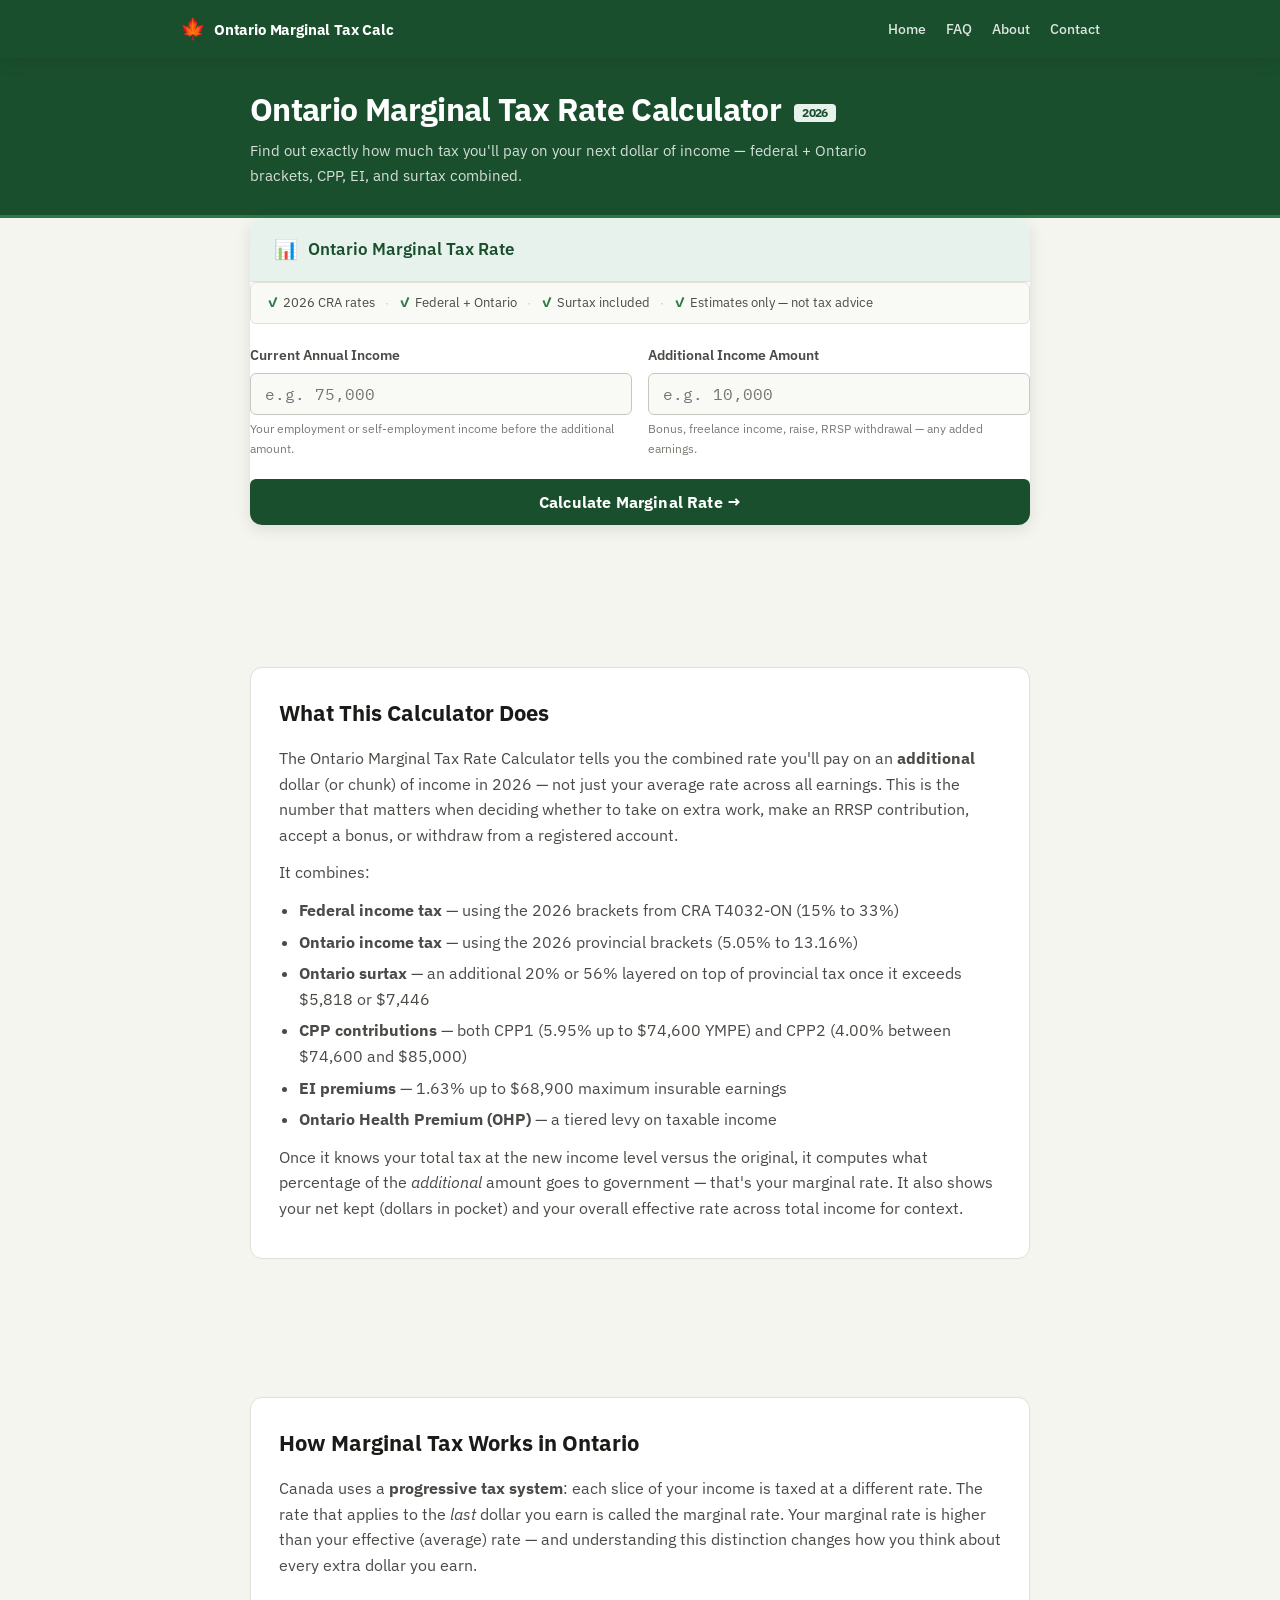
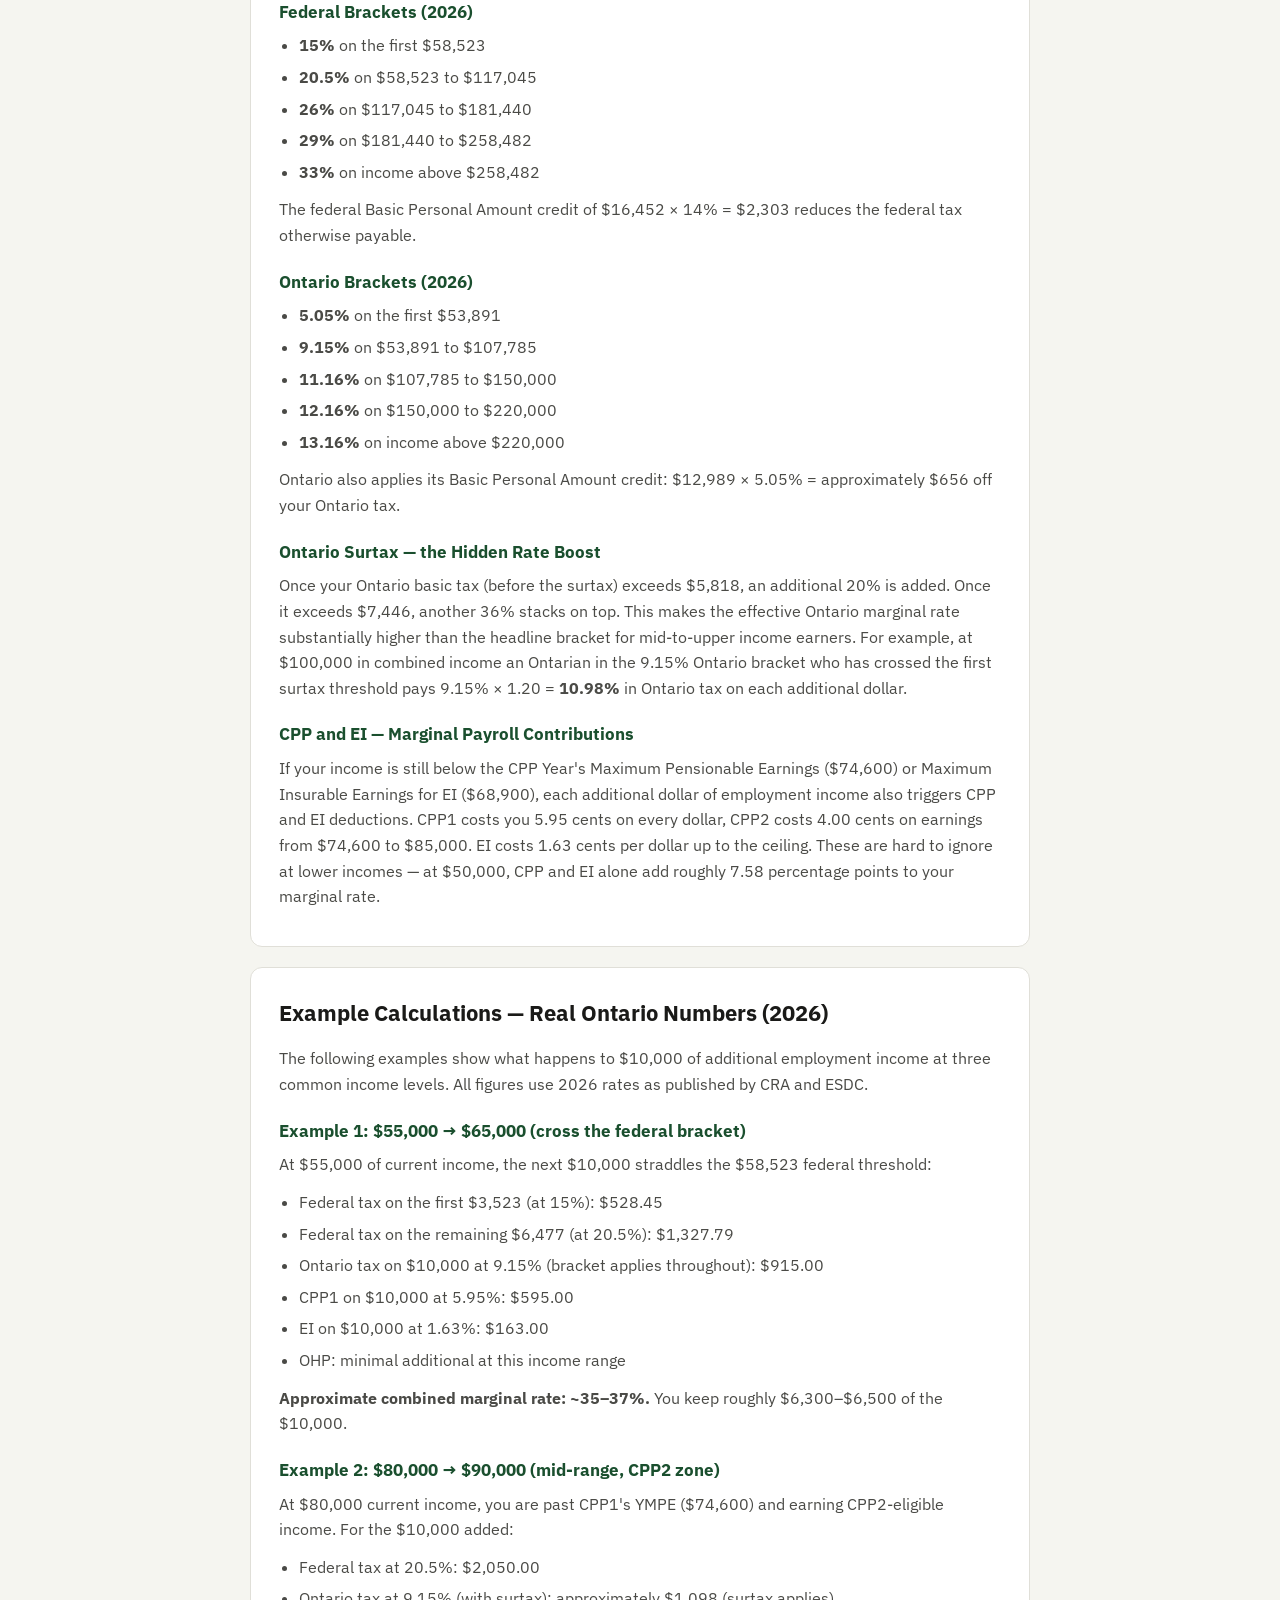
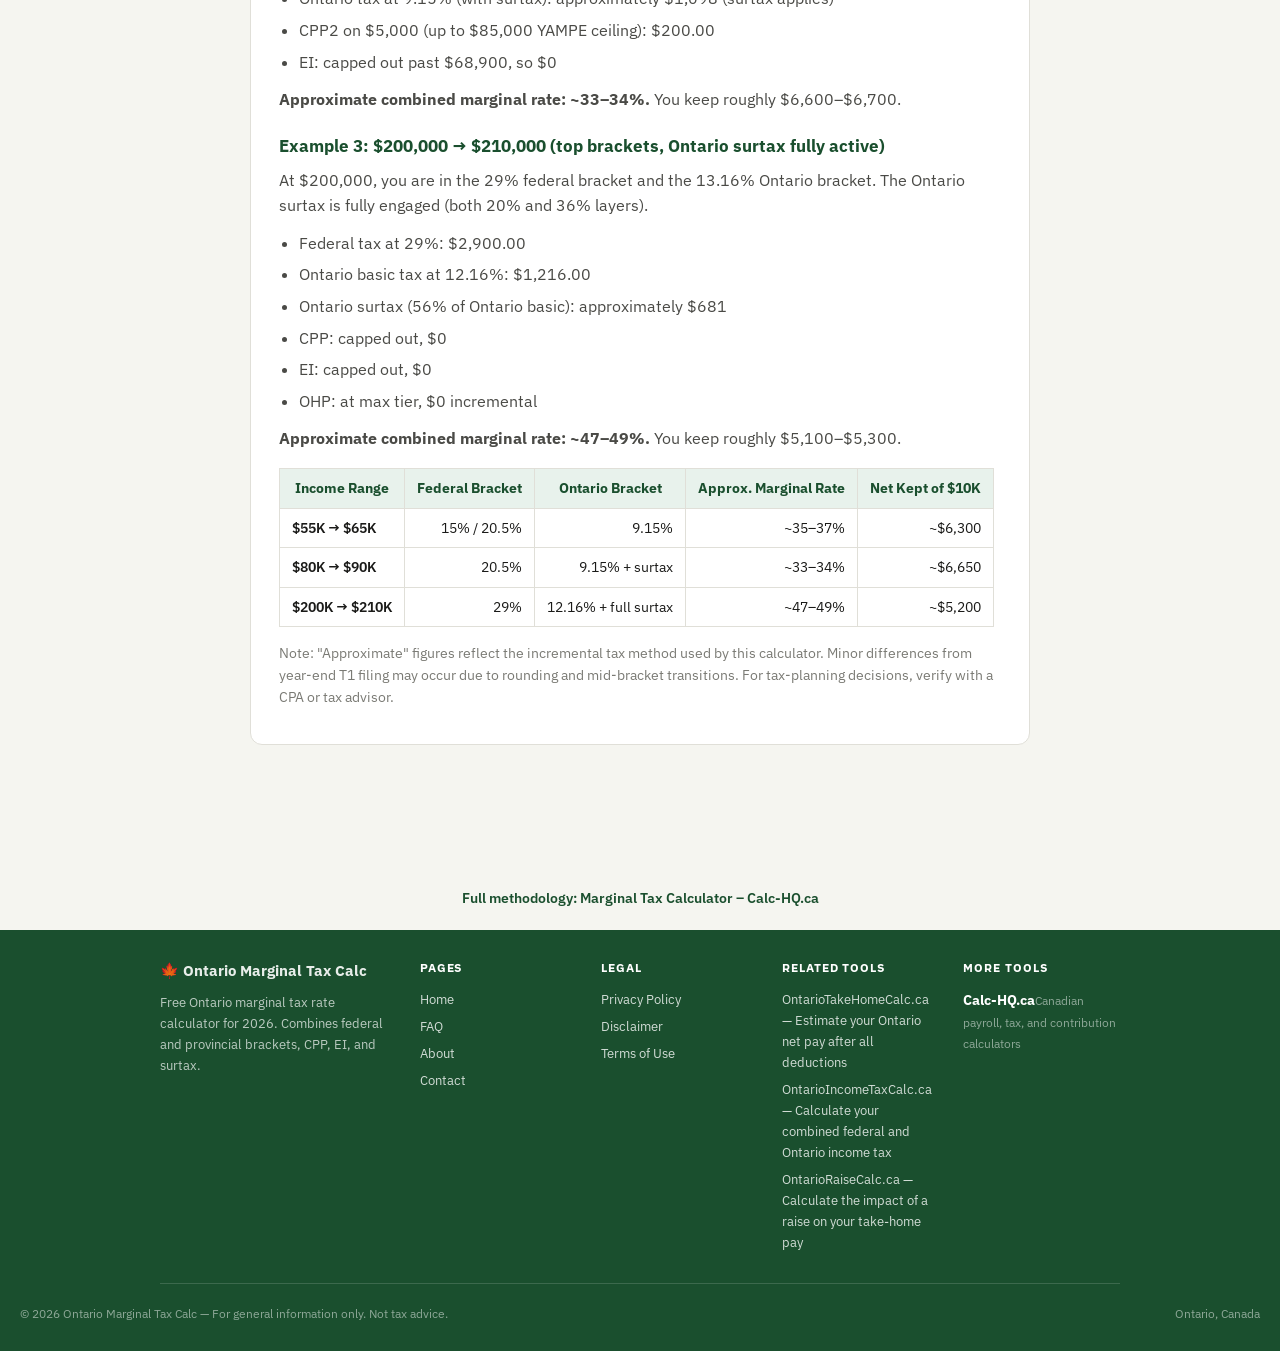
==== commit ca410b08: "Phase 1 normalization — restore Ontario cluster gold standard" ====
--- a/index.html
+++ b/index.html
@@ -3,17 +3,17 @@
 <head>
   <meta charset="UTF-8" />
   <meta name="viewport" content="width=device-width, initial-scale=1.0" />
-  <title>Ontario Marginal Tax Rate Calculator 2026 — marginaltaxcalc.ca</title>
+  <title>Ontario Marginal Tax Rate Calculator 2026 — ontariomarginaltaxcalc.ca</title>
   <meta name="description" content="Calculate your marginal tax rate on additional income in Ontario for 2026. Combines federal and provincial brackets, CPP/EI impact, and surtax. Free, instant results." />
   <meta name="robots" content="index, follow" />
-  <link rel="canonical" href="https://marginaltaxcalc.ca/" />
+  <link rel="canonical" href="https://ontariomarginaltaxcalc.ca/" />
 
   <!-- Open Graph -->
   <meta property="og:type"        content="website" />
-  <meta property="og:url"         content="https://marginaltaxcalc.ca/" />
+  <meta property="og:url"         content="https://ontariomarginaltaxcalc.ca/" />
   <meta property="og:title"       content="Ontario Marginal Tax Rate Calculator 2026" />
   <meta property="og:description" content="How much tax will you pay on your next dollar of income in Ontario? Get your exact 2026 marginal rate — federal + provincial + CPP/EI." />
-  <meta property="og:site_name"   content="marginaltaxcalc.ca" />
+  <meta property="og:site_name"   content="ontariomarginaltaxcalc.ca" />
 
   <!-- Schema.org -->
   <script type="application/ld+json">
@@ -21,7 +21,7 @@
     "@context": "https://schema.org",
     "@type": "WebApplication",
     "name": "Ontario Marginal Tax Calculator",
-    "url": "https://marginaltaxcalc.ca/",
+    "url": "https://ontariomarginaltaxcalc.ca/",
     "description": "Calculate your marginal tax rate on additional income in Ontario. Combines federal and provincial brackets, CPP/EI impact, and surtax for 2026.",
     "applicationCategory": "FinanceApplication",
     "operatingSystem": "Any"
@@ -41,7 +41,7 @@
   <div class="header-inner">
     <a href="index.html" class="site-logo">
       <span class="logo-maple">🍁</span>
-      <span class="logo-text">Marginal Tax Calc</span>
+      <span class="logo-text">Ontario Marginal Tax Calc</span>
     </a>
     <nav class="site-nav" aria-label="Main navigation">
       <a href="index.html" class="active">Home</a>
@@ -377,36 +377,7 @@
 
 <!-- ── Footer ── -->
 <footer class="site-footer">
-  <div class="container">
-    <div class="footer-grid">
-      <div class="footer-brand">
-        <div class="logo">🍁 MarginalTaxCalc.ca</div>
-        <p>Ontario marginal tax rate calculations for 2026. All calculations run in your browser. No data stored.</p>
-      </div>
-      <div class="footer-col">
-        <h4>PAGES</h4>
-        <a href="index.html">Home</a>
-        <a href="faq.html">FAQ</a>
-        <a href="about.html">About</a>
-        <a href="contact.html">Contact</a>
-      </div>
-      <div class="footer-col">
-        <h4>LEGAL</h4>
-        <a href="privacy-policy.html">Privacy Policy</a>
-        <a href="disclaimer.html">Disclaimer</a>
-        <a href="terms.html">Terms of Use</a>
-      </div>
-      <div class="footer-col">
-        <h4>RELATED TOOLS</h4>
-        <div id="related-tools"></div>
-        <a href="https://calc-hq.ca/" class="more-tools-link" rel="noopener"><strong>More Tools</strong> → Calc-HQ.ca</a>
-      </div>
-    </div>
-    <div class="footer-bottom">
-      <span>© 2026 MarginalTaxCalc.ca — Part of the <a href="https://calc-hq.ca/" rel="noopener">Calc-HQ.ca</a> network</span>
-      <span>For informational purposes only. Not tax advice.</span>
-    </div>
-  </div>
+  <div id="network-footer"></div>
 </footer>
 
 <script src="js/config.js"></script>
--- a/css/style.css
+++ b/css/style.css
@@ -694,7 +694,7 @@
 
 .footer-grid {
   display: grid;
-  grid-template-columns: 2fr 1fr 1fr 1fr;
+  grid-template-columns: 1.5fr 1fr 1fr 1fr 1fr;
   gap: 32px;
   padding-bottom: 24px;
   margin-bottom: 20px;
@@ -933,7 +933,7 @@
 
 /* 1100px */
 @media (max-width: 1100px) {
-  .footer-grid { grid-template-columns: 1.5fr 1fr 1fr 1fr; gap: 20px; }
+  .footer-grid { grid-template-columns: 1.2fr 1fr 1fr 1fr 1fr; gap: 20px; }
 }
 
 /* 1024px — hamburger breakpoint */
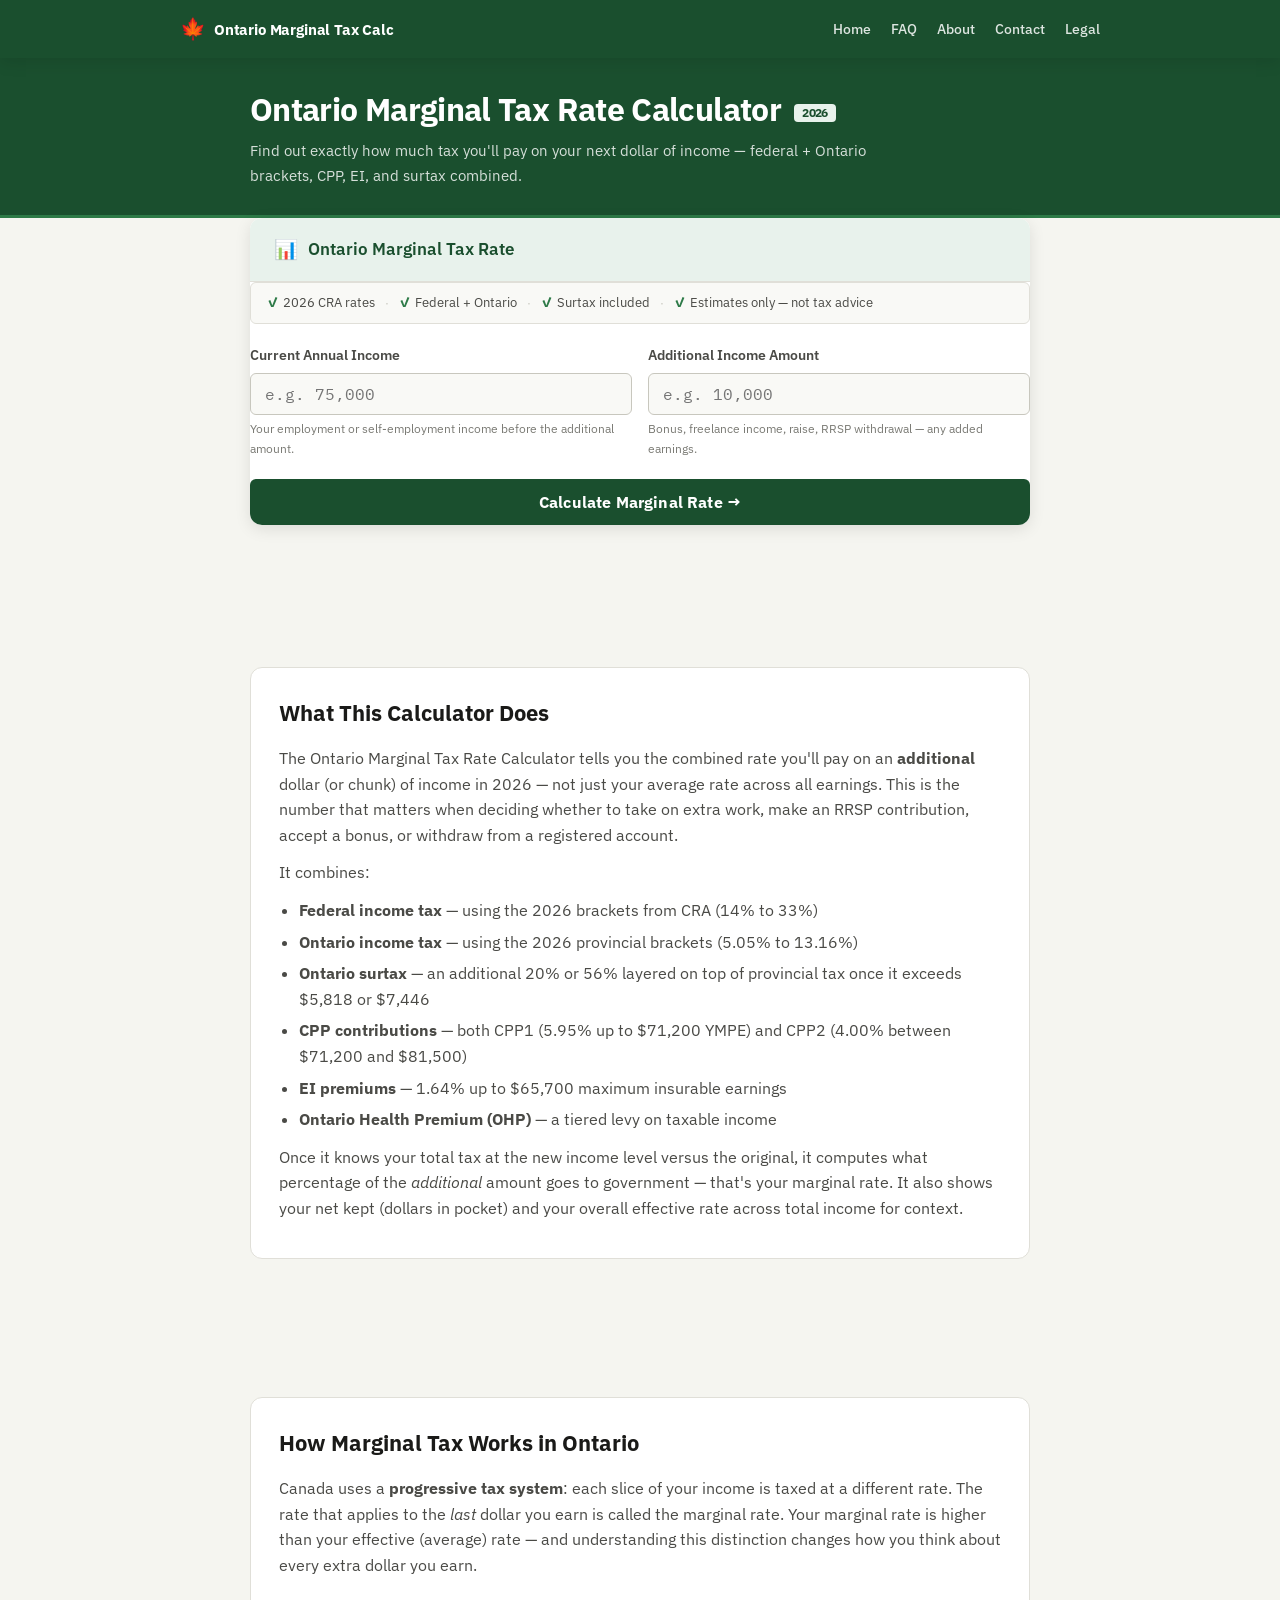
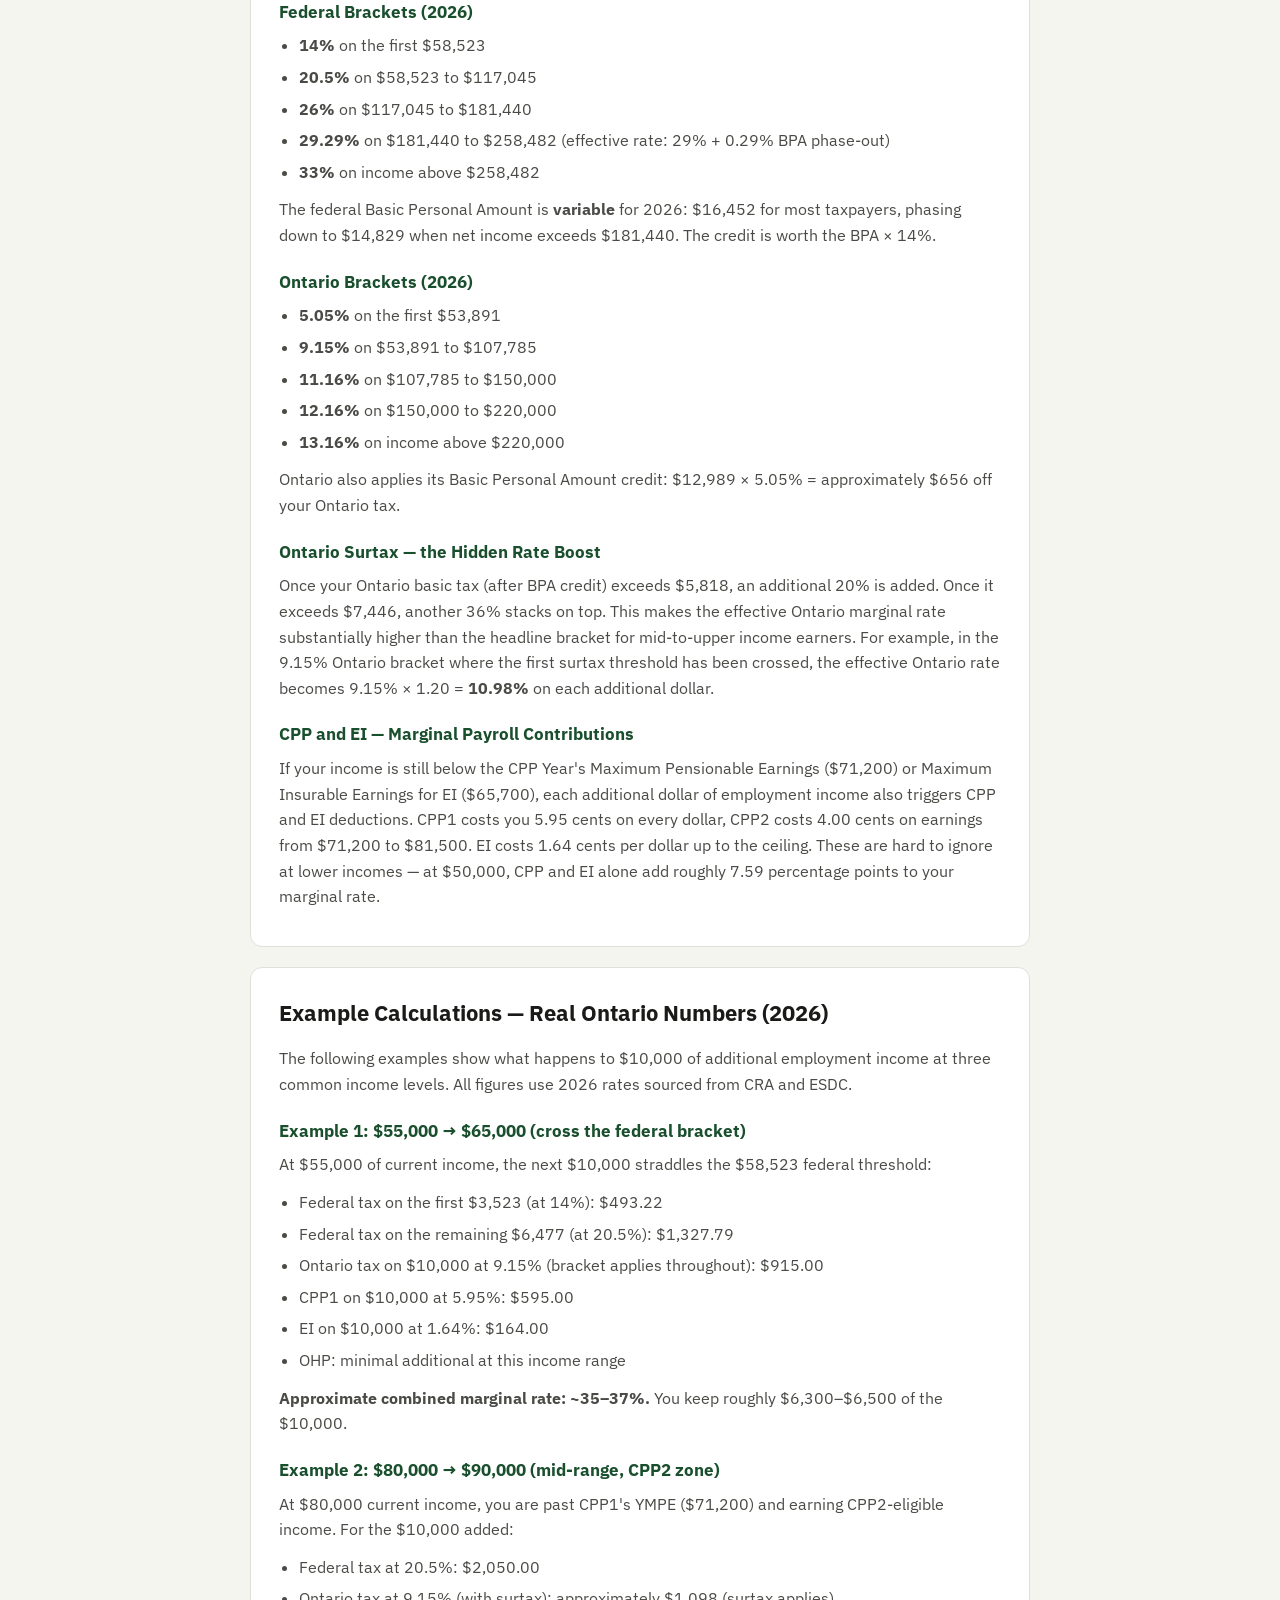
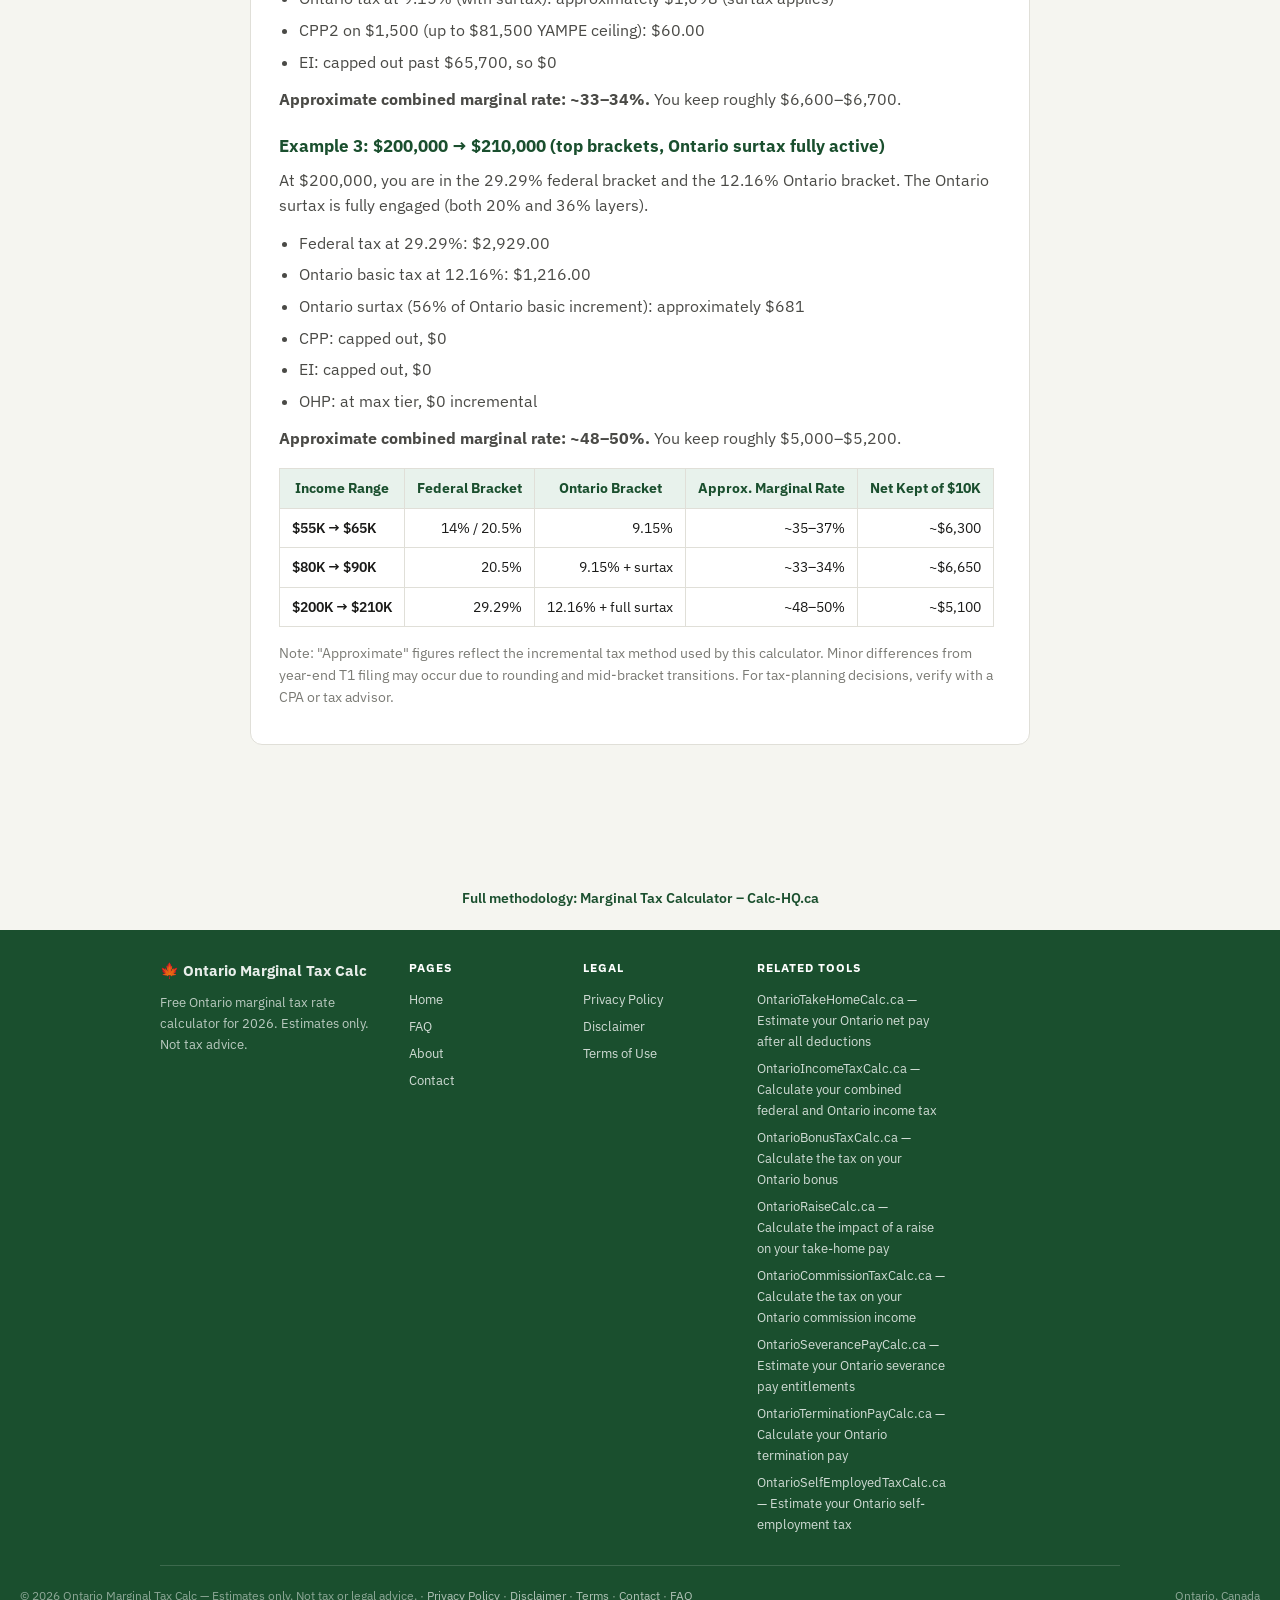
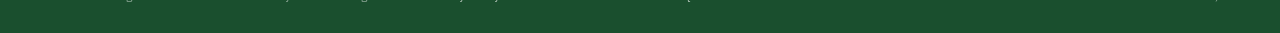
==== commit b7c7a011: "fix: align calculator with authority-pack.json — 2026 rates, BPA phase-down, OHP, governance - confi" ====
--- a/index.html
+++ b/index.html
@@ -31,7 +31,7 @@
   <!-- AdSense -->
   <script async src="https://pagead2.googlesyndication.com/pagead/js/adsbygoogle.js?client=ca-pub-7744853829365165" crossorigin="anonymous"></script>
 
-  <link rel="stylesheet" href="css/style.css?v=marginal-v2" />
+  <link rel="stylesheet" href="css/style.css?v=marginal-v3" />
   <meta name="google-site-verification" content="PgO37bBKcFoncwsiUF5dKUsod-m10dEnrMXLLcPaNaY" />
 </head>
 <body>
@@ -48,6 +48,7 @@
       <a href="faq.html">FAQ</a>
       <a href="about.html">About</a>
       <a href="contact.html">Contact</a>
+      <a href="disclaimer.html">Legal</a>
     </nav>
     <button class="hamburger" aria-label="Menu" aria-expanded="false">
       <span></span><span></span><span></span>
@@ -62,6 +63,7 @@
   <a href="faq.html">FAQ</a>
   <a href="about.html">About</a>
   <a href="contact.html">Contact</a>
+  <a href="disclaimer.html">Legal</a>
 </nav>
 
 <!-- ── Hero ── -->
@@ -188,7 +190,7 @@
             </tr>
             <tr>
               <td>EI premiums</td>
-              <td>1.63%</td>
+              <td>1.64%</td>
               <td class="mono" id="bd-ei">—</td>
             </tr>
             <tr>
@@ -222,11 +224,11 @@
       <p>The Ontario Marginal Tax Rate Calculator tells you the combined rate you'll pay on an <strong>additional</strong> dollar (or chunk) of income in 2026 — not just your average rate across all earnings. This is the number that matters when deciding whether to take on extra work, make an RRSP contribution, accept a bonus, or withdraw from a registered account.</p>
       <p>It combines:</p>
       <ul>
-        <li><strong>Federal income tax</strong> — using the 2026 brackets from CRA T4032-ON (15% to 33%)</li>
+        <li><strong>Federal income tax</strong> — using the 2026 brackets from CRA (14% to 33%)</li>
         <li><strong>Ontario income tax</strong> — using the 2026 provincial brackets (5.05% to 13.16%)</li>
         <li><strong>Ontario surtax</strong> — an additional 20% or 56% layered on top of provincial tax once it exceeds $5,818 or $7,446</li>
-        <li><strong>CPP contributions</strong> — both CPP1 (5.95% up to $74,600 YMPE) and CPP2 (4.00% between $74,600 and $85,000)</li>
-        <li><strong>EI premiums</strong> — 1.63% up to $68,900 maximum insurable earnings</li>
+        <li><strong>CPP contributions</strong> — both CPP1 (5.95% up to $71,200 YMPE) and CPP2 (4.00% between $71,200 and $81,500)</li>
+        <li><strong>EI premiums</strong> — 1.64% up to $65,700 maximum insurable earnings</li>
         <li><strong>Ontario Health Premium (OHP)</strong> — a tiered levy on taxable income</li>
       </ul>
       <p>Once it knows your total tax at the new income level versus the original, it computes what percentage of the <em>additional</em> amount goes to government — that's your marginal rate. It also shows your net kept (dollars in pocket) and your overall effective rate across total income for context.</p>
@@ -250,13 +252,13 @@
 
       <h3>Federal Brackets (2026)</h3>
       <ul>
-        <li><strong>15%</strong> on the first $58,523</li>
+        <li><strong>14%</strong> on the first $58,523</li>
         <li><strong>20.5%</strong> on $58,523 to $117,045</li>
         <li><strong>26%</strong> on $117,045 to $181,440</li>
-        <li><strong>29%</strong> on $181,440 to $258,482</li>
+        <li><strong>29.29%</strong> on $181,440 to $258,482 (effective rate: 29% + 0.29% BPA phase-out)</li>
         <li><strong>33%</strong> on income above $258,482</li>
       </ul>
-      <p>The federal Basic Personal Amount credit of $16,452 × 14% = $2,303 reduces the federal tax otherwise payable.</p>
+      <p>The federal Basic Personal Amount is <strong>variable</strong> for 2026: $16,452 for most taxpayers, phasing down to $14,829 when net income exceeds $181,440. The credit is worth the BPA × 14%.</p>
 
       <h3>Ontario Brackets (2026)</h3>
       <ul>
@@ -269,50 +271,50 @@
       <p>Ontario also applies its Basic Personal Amount credit: $12,989 × 5.05% = approximately $656 off your Ontario tax.</p>
 
       <h3>Ontario Surtax — the Hidden Rate Boost</h3>
-      <p>Once your Ontario basic tax (before the surtax) exceeds $5,818, an additional 20% is added. Once it exceeds $7,446, another 36% stacks on top. This makes the effective Ontario marginal rate substantially higher than the headline bracket for mid-to-upper income earners. For example, at $100,000 in combined income an Ontarian in the 9.15% Ontario bracket who has crossed the first surtax threshold pays 9.15% × 1.20 = <strong>10.98%</strong> in Ontario tax on each additional dollar.</p>
+      <p>Once your Ontario basic tax (after BPA credit) exceeds $5,818, an additional 20% is added. Once it exceeds $7,446, another 36% stacks on top. This makes the effective Ontario marginal rate substantially higher than the headline bracket for mid-to-upper income earners. For example, in the 9.15% Ontario bracket where the first surtax threshold has been crossed, the effective Ontario rate becomes 9.15% × 1.20 = <strong>10.98%</strong> on each additional dollar.</p>
 
       <h3>CPP and EI — Marginal Payroll Contributions</h3>
-      <p>If your income is still below the CPP Year's Maximum Pensionable Earnings ($74,600) or Maximum Insurable Earnings for EI ($68,900), each additional dollar of employment income also triggers CPP and EI deductions. CPP1 costs you 5.95 cents on every dollar, CPP2 costs 4.00 cents on earnings from $74,600 to $85,000. EI costs 1.63 cents per dollar up to the ceiling. These are hard to ignore at lower incomes — at $50,000, CPP and EI alone add roughly 7.58 percentage points to your marginal rate.</p>
+      <p>If your income is still below the CPP Year's Maximum Pensionable Earnings ($71,200) or Maximum Insurable Earnings for EI ($65,700), each additional dollar of employment income also triggers CPP and EI deductions. CPP1 costs you 5.95 cents on every dollar, CPP2 costs 4.00 cents on earnings from $71,200 to $81,500. EI costs 1.64 cents per dollar up to the ceiling. These are hard to ignore at lower incomes — at $50,000, CPP and EI alone add roughly 7.59 percentage points to your marginal rate.</p>
     </section>
 
     <!-- ── Example Calculations ── -->
     <section class="content-section">
       <h2>Example Calculations — Real Ontario Numbers (2026)</h2>
-      <p>The following examples show what happens to $10,000 of additional employment income at three common income levels. All figures use 2026 rates as published by CRA and ESDC.</p>
+      <p>The following examples show what happens to $10,000 of additional employment income at three common income levels. All figures use 2026 rates sourced from CRA and ESDC.</p>
 
       <h3>Example 1: $55,000 → $65,000 (cross the federal bracket)</h3>
       <p>At $55,000 of current income, the next $10,000 straddles the $58,523 federal threshold:</p>
       <ul>
-        <li>Federal tax on the first $3,523 (at 15%): $528.45</li>
+        <li>Federal tax on the first $3,523 (at 14%): $493.22</li>
         <li>Federal tax on the remaining $6,477 (at 20.5%): $1,327.79</li>
         <li>Ontario tax on $10,000 at 9.15% (bracket applies throughout): $915.00</li>
         <li>CPP1 on $10,000 at 5.95%: $595.00</li>
-        <li>EI on $10,000 at 1.63%: $163.00</li>
+        <li>EI on $10,000 at 1.64%: $164.00</li>
         <li>OHP: minimal additional at this income range</li>
       </ul>
       <p><strong>Approximate combined marginal rate: ~35–37%.</strong> You keep roughly $6,300–$6,500 of the $10,000.</p>
 
       <h3>Example 2: $80,000 → $90,000 (mid-range, CPP2 zone)</h3>
-      <p>At $80,000 current income, you are past CPP1's YMPE ($74,600) and earning CPP2-eligible income. For the $10,000 added:</p>
+      <p>At $80,000 current income, you are past CPP1's YMPE ($71,200) and earning CPP2-eligible income. For the $10,000 added:</p>
       <ul>
         <li>Federal tax at 20.5%: $2,050.00</li>
         <li>Ontario tax at 9.15% (with surtax): approximately $1,098 (surtax applies)</li>
-        <li>CPP2 on $5,000 (up to $85,000 YAMPE ceiling): $200.00</li>
-        <li>EI: capped out past $68,900, so $0</li>
+        <li>CPP2 on $1,500 (up to $81,500 YAMPE ceiling): $60.00</li>
+        <li>EI: capped out past $65,700, so $0</li>
       </ul>
       <p><strong>Approximate combined marginal rate: ~33–34%.</strong> You keep roughly $6,600–$6,700.</p>
 
       <h3>Example 3: $200,000 → $210,000 (top brackets, Ontario surtax fully active)</h3>
-      <p>At $200,000, you are in the 29% federal bracket and the 13.16% Ontario bracket. The Ontario surtax is fully engaged (both 20% and 36% layers).</p>
-      <ul>
-        <li>Federal tax at 29%: $2,900.00</li>
+      <p>At $200,000, you are in the 29.29% federal bracket and the 12.16% Ontario bracket. The Ontario surtax is fully engaged (both 20% and 36% layers).</p>
+      <ul>
+        <li>Federal tax at 29.29%: $2,929.00</li>
         <li>Ontario basic tax at 12.16%: $1,216.00</li>
-        <li>Ontario surtax (56% of Ontario basic): approximately $681</li>
+        <li>Ontario surtax (56% of Ontario basic increment): approximately $681</li>
         <li>CPP: capped out, $0</li>
         <li>EI: capped out, $0</li>
         <li>OHP: at max tier, $0 incremental</li>
       </ul>
-      <p><strong>Approximate combined marginal rate: ~47–49%.</strong> You keep roughly $5,100–$5,300.</p>
+      <p><strong>Approximate combined marginal rate: ~48–50%.</strong> You keep roughly $5,000–$5,200.</p>
 
       <table class="example-table" aria-label="Marginal rate comparison">
         <thead>
@@ -327,7 +329,7 @@
         <tbody>
           <tr>
             <td>$55K → $65K</td>
-            <td>15% / 20.5%</td>
+            <td>14% / 20.5%</td>
             <td>9.15%</td>
             <td>~35–37%</td>
             <td>~$6,300</td>
@@ -341,22 +343,16 @@
           </tr>
           <tr>
             <td>$200K → $210K</td>
-            <td>29%</td>
+            <td>29.29%</td>
             <td>12.16% + full surtax</td>
-            <td>~47–49%</td>
-            <td>~$5,200</td>
+            <td>~48–50%</td>
+            <td>~$5,100</td>
           </tr>
         </tbody>
       </table>
 
       <p style="margin-top:12px; font-size:.85rem; color:var(--text-muted);">Note: "Approximate" figures reflect the incremental tax method used by this calculator. Minor differences from year-end T1 filing may occur due to rounding and mid-bracket transitions. For tax-planning decisions, verify with a CPA or tax advisor.</p>
     </section>
-
-
-
-
-
-
 
     <!-- Ad slot 3 -->
     <div class="ad-slot">
@@ -369,7 +365,7 @@
       <script>(adsbygoogle = window.adsbygoogle || []).push({});</script>
     </div>
 
-    <!-- Methodology link -->
+    <!-- Methodology link — only on calculator page per EMD methodology-link governance -->
     <p style="text-align:center; margin:28px 0 8px; font-size:0.88rem;"><a href="https://calc-hq.ca/methodology/marginal-tax/" style="color:var(--accent); font-weight:600;">Full methodology: Marginal Tax Calculator – Calc-HQ.ca</a></p>
 
   </div><!-- /container -->
